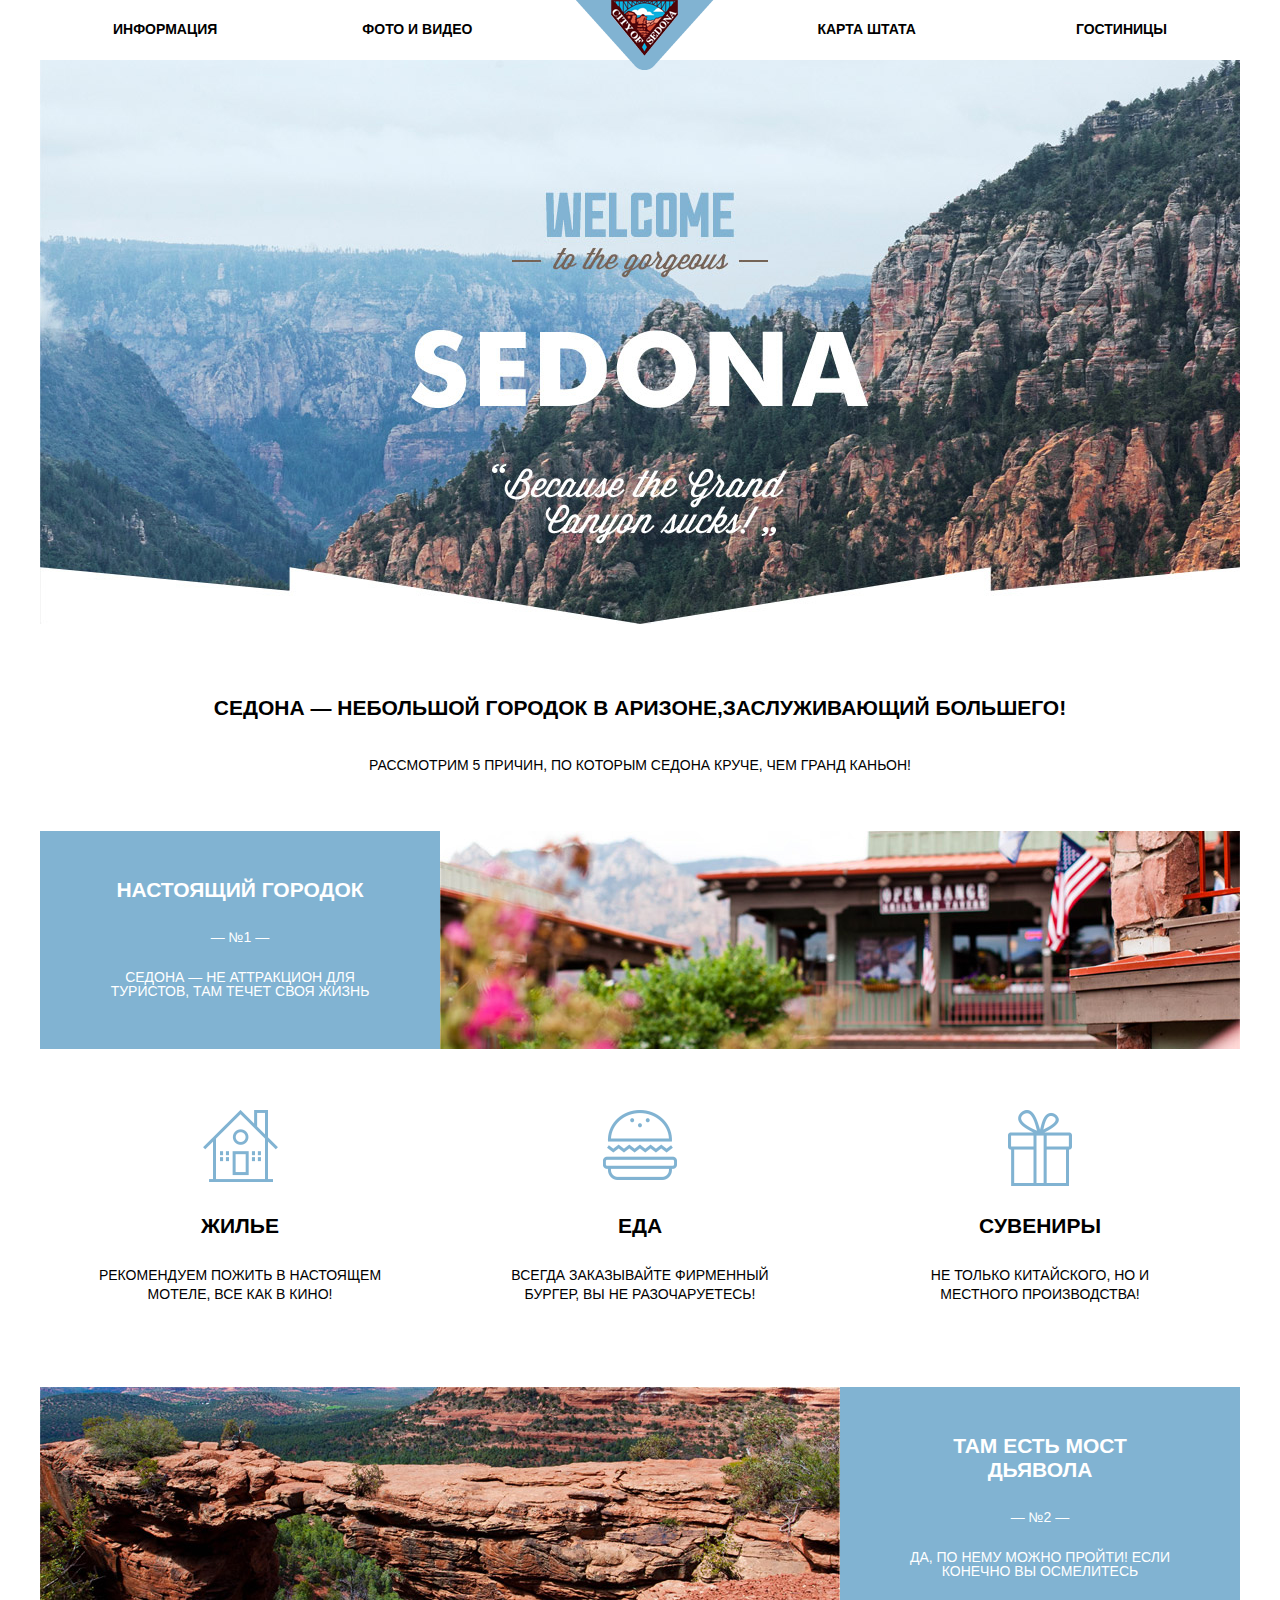
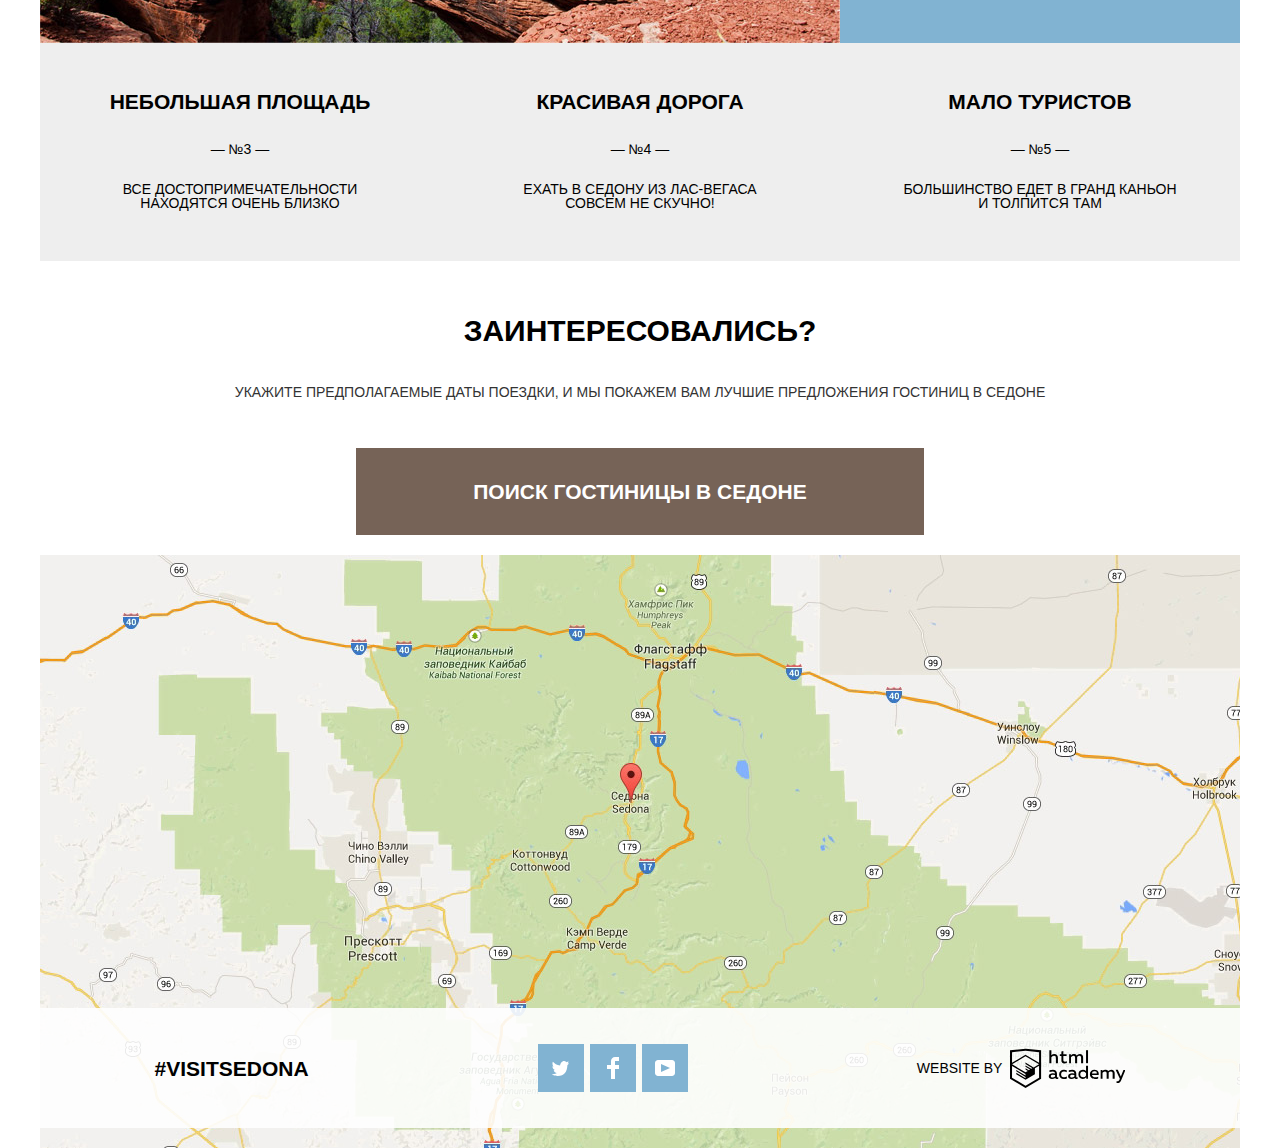
==== index.html @ e89e1544 "готово7" ====
<!DOCTYPE html>
<html lang="ru">

<head>
    <meta charset="utf-8">
    <title>Главная</title>
    <link rel="stylesheet" href="css/normalize.css">
    <link rel="stylesheet" type="text/css" href="css/styles.css" >
 </head>

<body class="index-body">
   <header class="wrapper main-header">
        <nav class="main-nav">
            <ul class="site-nav site-nav--firsthalf">
                <li><a href="#">Информация</a></li>
                <li><a href="#">Фото и видео</a></li>
            </ul>
            <div class="nav-logo">
              <a class="nav-logo__link" href="#"><img class="nav-logo__self" src="img/logo.png" alt="" width="138" height="70"></a>
            </div>
            <ul class="site-nav site-nav--secondhalf">
                <li><a href="#">Карта штата</a></li>
                <li><a href="inner.html">Гостиницы</a></li>
            </ul>
        </nav>
    </header>
    <main class="index-main">
        <h1 class="visually-hidden">Описание города Седона</h1>
        <div class="background-pic__container">
            <img src="img/pic-back.jpg" alt="#" width="1200" height="564">
        </div>
        <section class="sedona-summary">
            <div class="sedona-summary__intro-text">
                <p class="bold-text">
                    СЕДОНА — небольшой городок в АРИЗОНЕ,заслуживающий большего!
                </p>
                <small class="small-text">
                    Рассмотрим 5 причин, по которым Седона круче, чем гранд каньон!
                </small>
            </div>
            <div class="sedona-summary__pic-block">
                <div class="sedona-feature">
                    <h3 class="bold-text">Настоящий городок</h3>
                    <span class="small-text">— №1 —</span>
                    <p class="small-text">
                        СЕДОНА — НЕ АТТРАКЦИОН ДЛЯ ТУРИСТОВ, ТАМ ТЕЧЕТ СВОЯ ЖИЗНЬ
                    </p>
                </div>
                <div class="sedona-pic1"></div>
            </div>
            <ul class="utilities-list">
                <li class="utilities-list__item">
                    <h3 class="bold-text utilities-list__home">Жилье</h3>
                    <p class="small-text">
                        Рекомендуем пожить в настоящем мотеле, все как в кино!
                    </p>
                </li>
                <li class="utilities-list__item">
                    <h3 class="bold-text utilities-list__food">Еда</h3>
                    <p class="small-text">
                        Всегда заказывайте ФИРМЕННЫЙ БУРГЕР, Вы Не разочаруетесь!
                    </p>
                </li>
                <li class="utilities-list__item">
                    <h3 class="bold-text utilities-list__souvenir">Сувениры</h3>
                    <p class="small-text">
                        Не только китайского, но и местного производства!
                    </p>
                </li>
            </ul>
            <div class="sedona-summary__pic-block sedona-summary__pic-block--second">
                <div class="sedona-feature sedona-feature--2">
                    <h3 class="bold-text">
                        ТАМ ЕСТЬ Мост дьявола
                    </h3>
                    <span class="small-text">— №2 —</span>
                    <p class="small-text">
                        Да, по нему можно пройти! Если конечно вы осмелитесь
                    </p>
                </div>
                <div class="sedona-pic2"></div>
            </div>
            <ol class="features-list">
                <li class="sedona-summary__feature sedona-feature sedona-feature--grey">
                    <h3 class="bold-text">НЕБОЛЬШАЯ ПЛОЩАДЬ</h3>
                    <span class="small-text">— №3 —</span>
                    <p class="small-text">ВСЕ достопримечательности находятся очень близко</p>
                </li>
                <li class="sedona-summary__feature sedona-feature sedona-feature--grey">
                    <h3 class="bold-text">КРАСИВАЯ ДОРОГА</h3>
                    <span class="small-text">— №4 —</span>
                    <p class="small-text">ЕХАТЬ В СЕДОНУ ИЗ ЛАС-ВЕГАСА совсем НЕ СКУЧНО!</p>
                </li>
                <li class="sedona-summary__feature sedona-feature sedona-feature--grey">
                    <h3 class="bold-text">МАЛО ТУРИСТОВ</h3>
                    <span class="small-text">— №5 —</span>
                    <p class="small-text">Большинство едет в гранд каньон и толпится там</p>
                </li>
            </ol>
        </section>
        <section class="contacts">
            <div class="contacts__container">
                <p class="contacts__header extra-bold">ЗАИНТЕРЕСОВАЛИСЬ?</p>
                <p class="small-text contacts__text">
                    Укажите предполагаемые даты поездки,
                    и мы покажем вам лучшие предложения гостиниц в седоне
                </p>
                <button class="contacts__modal-open" type="button">Поиск гостиницы в Седоне</button>
            </div>
            <div class="map-item"></div>
        </section>
    </main>
    <footer class="main-footer">
        <span class="bold-text hashtag">#VISITSEDONA</span>
        <ul class="social-links">
            <li>
                <a class="social-links__link" href="#">
                    <span class="visually-hidden">Twitter</span>
                    <svg version="1.1" class="social-links__twitter-icon" xmlns="http://www.w3.org/2000/svg" xmlns:xlink="http://www.w3.org/1999/xlink" x="0px" y="0px" width="17px" height="15px" viewBox="0 0 17 15" enable-background="new 0 0 17 15" xml:space="preserve">
                        <g id="W6EeEF_1_">
                            <g>
                                <path fill="#FFFFFF" d="M10.95,0.144c1.685-0.496,2.984,0.27,3.577,1.179c0.673-0.231,1.331-0.481,2.011-0.708
                                c-0.004,0.861-0.522,1.513-0.857,1.768c0.685,0.17,1.304-0.491,1.304-0.491c-0.169,1-1.006,1.788-1.563,2.024
                                c-0.231,6.75-3.175,11.217-10.077,11.082c-0.522,0,0.075,0-0.446,0c-0.41,0-4.164-0.46-4.898-1.887
                                c2.271,0.196,3.893-0.422,4.693-1.177c-0.96-0.3-2.679-0.477-2.979-2.95C2.064,9.09,2.279,9.212,2.905,9.103
                                C1.705,8.247,0.374,7.53,0.448,5.33c0.285,0.328,1.067,0.536,1.34,0.472c-0.703-0.241-1.97-3.36-0.894-4.952
                                c1.818,1.854,3.735,3.606,7.152,3.773C8.254,2.33,9.183,0.793,10.95,0.144z" />
                            </g>
                        </g>
                    </svg>
                </a>
            </li>
            <li>
                <a class="social-links__link" href="#">
                    <span class="visually-hidden">Facebook</span>
                    <svg version="1.1" class="social-links__facebook-icon" xmlns="http://www.w3.org/2000/svg" xmlns:xlink="http://www.w3.org/1999/xlink" x="0px" y="0px" width="12px" height="22px" viewBox="0 0 12 22" enable-background="new 0 0 12 22" xml:space="preserve"><path fill="#FFFFFF" d="M12,4V0H8C5.791,0,4,1.791,4,4v4H0v4h4v10h4V12h4V8H8V4H12z"/>
                    </svg>
                </a>
            </li>
            <li>
                <a class="social-links__link" href="#">
                    <span class="visually-hidden">Youtube</span>
                    <svg version="1.1" class="social-links__youtube-icon" xmlns="http://www.w3.org/2000/svg" xmlns:xlink="http://www.w3.org/1999/xlink" x="0px" y="0px" width="20px" height="16px" viewBox="0 0 20 16" enable-background="new 0 0 20 16" xml:space="preserve">
                    <path fill="#FFFFFF" d="M17,0H3C1.35,0,0,1.35,0,3v10c0,1.65,1.35,3,3,3h14c1.65,0,3-1.35,3-3V3C20,1.35,18.65,0,17,0z
                         M6.027,11.998V4.002L15.014,8L6.027,11.998z"/>
                    </svg>
                </a>
            </li>
        </ul>
        <div class="academy-logo">
            <a class="academy-logo__link" href="www.htmlacademy.ru">
                <span class="academy-logo__text">WEBSITE BY</span>
                <svg class="academy-logo__self" data-name="Layer 1" xmlns="http://www.w3.org/2000/svg" viewBox="0 0 113 39"><title>logo_name</title><path d="M401.93,351.51a2.07,2.07,0,0,0,.58-0.11v1.4a3.41,3.41,0,0,1-1.24.22,1.75,1.75,0,0,1-1.75-1,5.08,5.08,0,0,1-3.3,1.13c-1.59,0-3.06-.87-3.06-2.68,0-2.24,2.08-2.93,3.9-2.93a11.63,11.63,0,0,1,2.28.26v-0.31c0-1.09-.8-1.86-2.3-1.86a7.79,7.79,0,0,0-3.15.67v-1.79a10.72,10.72,0,0,1,3.35-.58c2.48,0,4,1.18,4,3.83v3.14A0.57,0.57,0,0,0,401.93,351.51Zm-6.76-1.19a1.42,1.42,0,0,0,1.64,1.29,3.56,3.56,0,0,0,2.53-1V349.1a10.21,10.21,0,0,0-1.9-.22C396.34,348.89,395.17,349.23,395.17,350.33Z" transform="translate(-355.09 -323.29)" fill="#fff"/><path d="M408.15,343.91a5.29,5.29,0,0,1,2.7.67v1.79a4.28,4.28,0,0,0-2.42-.73,2.89,2.89,0,1,0,0,5.76,5.26,5.26,0,0,0,2.55-.67v1.8a6.58,6.58,0,0,1-2.9.6,4.42,4.42,0,0,1-4.72-4.54A4.54,4.54,0,0,1,408.15,343.91Z" transform="translate(-355.09 -323.29)" fill="#fff"/><path d="M420.93,351.51a2.07,2.07,0,0,0,.58-0.11v1.4a3.41,3.41,0,0,1-1.24.22,1.75,1.75,0,0,1-1.75-1,5.08,5.08,0,0,1-3.3,1.13c-1.59,0-3.06-.87-3.06-2.68,0-2.24,2.08-2.93,3.9-2.93a11.63,11.63,0,0,1,2.28.26v-0.31c0-1.09-.8-1.86-2.3-1.86a7.79,7.79,0,0,0-3.15.67v-1.79a10.72,10.72,0,0,1,3.35-.58c2.48,0,4,1.18,4,3.83v3.14A0.57,0.57,0,0,0,420.93,351.51Zm-6.76-1.19a1.42,1.42,0,0,0,1.64,1.29,3.56,3.56,0,0,0,2.53-1V349.1a10.21,10.21,0,0,0-1.9-.22C415.33,348.89,414.17,349.23,414.17,350.33Z" transform="translate(-355.09 -323.29)" fill="#fff"/><path d="M431.76,340.14V352.9H430v-1.39a4.07,4.07,0,0,1-3.35,1.62,4.62,4.62,0,0,1,0-9.22,4,4,0,0,1,3.15,1.37v-5.14h2ZM427,345.62a2.9,2.9,0,0,0,0,5.8,3,3,0,0,0,2.79-1.84v-2.13A3.06,3.06,0,0,0,427,345.62Z" transform="translate(-355.09 -323.29)" fill="#fff"/><path d="M438.08,343.91c3.48,0,4.68,2.81,4.12,5.34h-6.58c0.22,1.57,1.75,2.22,3.35,2.22a6.41,6.41,0,0,0,2.77-.62v1.68a7.5,7.5,0,0,1-3.14.6c-2.68,0-5-1.53-5-4.61A4.39,4.39,0,0,1,438.08,343.91Zm0.09,1.62a2.39,2.39,0,0,0-2.57,2.26h4.85A2.06,2.06,0,0,0,438.17,345.53Z" transform="translate(-355.09 -323.29)" fill="#fff"/><path d="M444.19,352.9v-8.75h1.73v1.09a4,4,0,0,1,2.92-1.33,3,3,0,0,1,2.73,1.4,4.33,4.33,0,0,1,3.06-1.4,3.21,3.21,0,0,1,3.32,3.52v5.47h-2v-5.41a1.67,1.67,0,0,0-1.73-1.84,2.94,2.94,0,0,0-2.17,1.18c0,0.2,0,.4,0,0.6v5.47h-2v-5.41a1.67,1.67,0,0,0-1.73-1.84,3.11,3.11,0,0,0-2.32,1.35v5.91h-2Z" transform="translate(-355.09 -323.29)" fill="#fff"/><path d="M466.56,344.15h2l-4.1,9.93c-0.95,2.28-2.19,3-3.52,3a5,5,0,0,1-1.15-.15v-1.66a3,3,0,0,0,.89.13c0.95,0,1.66-.67,2.17-2l0.18-.44-4.16-8.82H461l3,6.6Z" transform="translate(-355.09 -323.29)" fill="#fff"/><path d="M395.75,324.82v5a4,4,0,0,1,2.83-1.2,3.41,3.41,0,0,1,3.61,3.57v5.41h-2v-5.16a1.9,1.9,0,0,0-2-2.1,3.08,3.08,0,0,0-2.44,1.46v5.8h-2V324.82h2Z" transform="translate(-355.09 -323.29)" fill="#fff"/><path d="M407.52,325.71v3.12h3.17v1.71h-3.17v4c0,1.15.53,1.53,1.66,1.53a4.71,4.71,0,0,0,1.77-.35v1.68a7.14,7.14,0,0,1-2.35.38,2.68,2.68,0,0,1-3-2.88v-4.38H404v-1.71h1.57v-2.64Z" transform="translate(-355.09 -323.29)" fill="#fff"/><path d="M413.19,337.58v-8.75h1.73v1.09a4,4,0,0,1,2.92-1.33,3,3,0,0,1,2.73,1.4,4.33,4.33,0,0,1,3.06-1.4,3.21,3.21,0,0,1,3.32,3.52v5.47h-2v-5.41a1.67,1.67,0,0,0-1.73-1.84,2.94,2.94,0,0,0-2.17,1.18c0,0.2,0,.4,0,0.6v5.47h-2v-5.41a1.67,1.67,0,0,0-1.73-1.84,3.11,3.11,0,0,0-2.32,1.35v5.91h-2Z" transform="translate(-355.09 -323.29)" fill="#fff"/><rect x="74.72" y="1.52" width="1.95" height="12.76" fill="#fff"/><path d="M370.53,323.31l-0.16,0-15.28,1.6v28L370.37,362l15.28-9.09v-28Zm13.12,28.45-13.28,7.9-13.28-7.9V340.28l13.22,7.87,0,1.43-9.07-5.4v1.38l9.11,5.47,0,1.46-9.1-5.42v1.38l9.11,5.47h0l9.19-5.5v-1.39h0v-4.52l4.1-2.45v11.67Zm0-13.16L380,340.74h0l-1.68,1-8-4.76v1.38l6.84,4.07-0.06,0-0.15.09-1,.57-5.64-3.36v1.38l4.45,2.65-1.05.7,0,0-3.36-2v1.38l2.21,1.3-2.25,1.35-13.16-7.82,13.17-7.92h0Zm0-1.39-13.35-7.87h0l-13.2,7.86v-10.5l13.28-1.39,13.28,1.39v10.51Z" transform="translate(-355.09 -323.29)" fill="#fff"/>
                </svg>
            </a>
        </div>
    </footer>
   <section class="modal modal-map">
        <h3 class="visually-hidden modal__header">ПОИСК ГОСТИНИЦЫ В седоне</h3>
        <div class="modal__form-container">
            <form class="modal__form" action="#" method="get">
                <div class="modal__input-label-container">
                    <label for="arrival-date" class="modal__label">Дата заезда:</label>
                    <input type="text" class="modal__input" id="arrival-date" name="arrival-date" autocomplete="off">
                    <svg version="1.1" class="modal__calendar-icon" x="0px" y="0px" width="21px" height="22px" viewBox="0 0 21 22" enable-background="new 0 0 21 22" xml:space="preserve">
                        <g id="calendar_1_">
                            <path d="M19.251,2.025h-2.845V0.648c0-0.381-0.294-0.689-0.656-0.689c-0.363,0-0.656,0.308-0.656,0.689v1.377h-3.938V0.648
                                c0-0.381-0.294-0.689-0.655-0.689c-0.363,0-0.657,0.308-0.657,0.689v1.377H5.906V0.648c0-0.381-0.294-0.689-0.656-0.689
                                c-0.363,0-0.657,0.308-0.657,0.689v1.377H1.75C0.784,2.025,0,2.847,0,3.862v16.302C0,21.179,0.784,22,1.75,22h17.501
                                C20.217,22,21,21.179,21,20.164V3.862C21,2.847,20.217,2.025,19.251,2.025z M19.688,20.164c0,0.253-0.195,0.459-0.437,0.459H1.75
                                c-0.241,0-0.438-0.206-0.438-0.459V3.862c0-0.253,0.196-0.459,0.438-0.459h2.844v1.378c0,0.381,0.294,0.689,0.657,0.689
                                c0.362,0,0.656-0.308,0.656-0.689V3.403h3.938v1.378c0,0.381,0.294,0.689,0.657,0.689c0.361,0,0.655-0.308,0.655-0.689V3.403h3.938
                                v1.378c0,0.381,0.293,0.689,0.656,0.689c0.362,0,0.656-0.308,0.656-0.689V3.403h2.845c0.241,0,0.437,0.206,0.437,0.459V20.164z"/>
                            <rect x="4.594" y="8.225" width="2.625" height="2.066"/>
                            <rect x="4.594" y="11.668" width="2.625" height="2.067"/>
                            <rect x="4.594" y="15.112" width="2.625" height="2.066"/>
                            <rect x="9.188" y="15.112" width="2.625" height="2.066"/>
                            <rect x="9.188" y="11.668" width="2.625" height="2.067"/>
                            <rect x="9.188" y="8.225" width="2.625" height="2.066"/>
                            <rect x="13.781" y="15.112" width="2.625" height="2.066"/>
                            <rect x="13.781" y="11.668" width="2.625" height="2.067"/>
                            <rect x="13.781" y="8.225" width="2.625" height="2.066"/>
                        </g>
                    </svg>
                </div>
                <div class="modal__input-label-container">
                    <label for="departure-date" class="modal__label">Дата выезда:</label>
                    <input type="text" class="modal__input" id="departure-date" name="departure-date" autocomplete="off">
                    <svg version="1.1" class="modal__calendar-icon" x="0px" y="0px" width="21px" height="22px" viewBox="0 0 21 22" enable-background="new 0 0 21 22" xml:space="preserve">
                        <g id="calendar">
                            <path d="M19.251,2.025h-2.845V0.648c0-0.381-0.294-0.689-0.656-0.689c-0.363,0-0.656,0.308-0.656,0.689v1.377h-3.938V0.648
                                c0-0.381-0.294-0.689-0.655-0.689c-0.363,0-0.657,0.308-0.657,0.689v1.377H5.906V0.648c0-0.381-0.294-0.689-0.656-0.689
                                c-0.363,0-0.657,0.308-0.657,0.689v1.377H1.75C0.784,2.025,0,2.847,0,3.862v16.302C0,21.179,0.784,22,1.75,22h17.501
                                C20.217,22,21,21.179,21,20.164V3.862C21,2.847,20.217,2.025,19.251,2.025z M19.688,20.164c0,0.253-0.195,0.459-0.437,0.459H1.75
                                c-0.241,0-0.438-0.206-0.438-0.459V3.862c0-0.253,0.196-0.459,0.438-0.459h2.844v1.378c0,0.381,0.294,0.689,0.657,0.689
                                c0.362,0,0.656-0.308,0.656-0.689V3.403h3.938v1.378c0,0.381,0.294,0.689,0.657,0.689c0.361,0,0.655-0.308,0.655-0.689V3.403h3.938
                                v1.378c0,0.381,0.293,0.689,0.656,0.689c0.362,0,0.656-0.308,0.656-0.689V3.403h2.845c0.241,0,0.437,0.206,0.437,0.459V20.164z"/>
                            <rect x="4.594" y="8.225" width="2.625" height="2.066"/>
                            <rect x="4.594" y="11.668" width="2.625" height="2.067"/>
                            <rect x="4.594" y="15.112" width="2.625" height="2.066"/>
                            <rect x="9.188" y="15.112" width="2.625" height="2.066"/>
                            <rect x="9.188" y="11.668" width="2.625" height="2.067"/>
                            <rect x="9.188" y="8.225" width="2.625" height="2.066"/>
                            <rect x="13.781" y="15.112" width="2.625" height="2.066"/>
                            <rect x="13.781" y="11.668" width="2.625" height="2.067"/>
                            <rect x="13.781" y="8.225" width="2.625" height="2.066"/>
                        </g>
                    </svg>
                </div>
                <div class="modal__input-label-container">
                    <div class="modal__count-container">
                        <span class="modal__label modal__label--adults">Взрослые:</span>
                        <div class="modal__count-input-container">
                            <button type="button" class="modal__count-btn modal__count-btn--decrease decrement-adults"></button>
                            <input type="text" class="modal__count-adults" value="2"></input>
                            <button type="button" class="modal__count-btn modal__count-btn--increase increment-adults"></button>
                        </div>
                    </div class="modal__count-container">
                    <div class="modal__count-container">
                        <span class="modal__label modal__label--children">Дети:</span>
                        <div class="modal__count-input-container">
                            <button type="button" class="modal__count-btn modal__count-btn--decrease decrement-children"></button>
                            <input type="text" class="modal__count-children" value="0" readonly></input>
                            <button type="button" class="modal__count-btn modal__count-btn--increase increment-children"></button>
                        </div>
                    </div>
                </div>
                <button type="submit" class="bold-text modal__submit-btn">Найти</button>
            </form>
        </div>
    </section>

    <script type="text/javascript">
        var link = document.querySelector(".contacts__modal-open");

        var popup = document.querySelector(".modal-map");
        var close = popup.querySelector(".modal-close");

        var form = popup.querySelector("form");
        var arrival = popup.querySelector("[name=arrival-date]");

        link.addEventListener("click", function(evt) 
        {
            evt.preventDefault();
            popup.classList.toggle("modal-show");
            
        });
    </script>
    <script>
      var childrenCount = document.querySelector(".modal__count-children");
      var adultsCount = document.querySelector(".modal__count-adults");

      var childrenMinus = document.querySelector(".decrement-children");
      var childrenPlus = document.querySelector(".increment-children");

      var adultsMinus = document.querySelector(".decrement-adults");
      var adultsPlus = document.querySelector(".increment-adults");

      adultsPlus.addEventListener("click", function(evt)
      {
        evt.preventDefault();
        adultsCount.value = +adultsCount.value + 1;
      });

      adultsMinus.addEventListener("click", function(evt)
      {
        evt.preventDefault();
        if (adultsCount.value > 0) {
          adultsCount.value = +adultsCount.value - 1;
          }
      });

      childrenPlus.addEventListener("click", function(evt)
      {
        evt.preventDefault();
        childrenCount.value = +childrenCount.value + 1;
      });

      childrenMinus.addEventListener("click", function(evt)
      {
        evt.preventDefault();
        if (childrenCount.value > 0) {
          childrenCount.value = +childrenCount.value - 1;
          }
      });


    </script>
</body>

</html>
---- css/styles.css ----
:root {
    box-sizing: border-box;
}

*,

*::after {
    box-sizing: inherit;
}

@font-face {
    font-family: "PT Sans", sans-serif;
    src: url("../fonts/ptsans.woff2") format("woff2"),
        url("../fonts/ptsans.woff") format("woff");
    font-style: normal;
    font-weight: 400;
}

@font-face {
    font-family: "PT Sans", sans-serif;
    src: url("../fonts/ptsansbold.woff2") format("woff2"),
        url("../fonts/ptsansbold.woff") format("woff");
    font-style: normal;
    font-weight: 700;
}

body {
    width: 1200px;

    padding: 0;
    margin: 0 auto;

    font-family: "PT Sans", "Arial", sans-serif;
    font-size: 14px;
    font-weight: 400;
}

.visually-hidden {
    position: absolute;
    clip: rect(0 0 0 0);
    width: 1px;
    height: 1px;
    margin: -1px;
}

.extra-bold {
    line-height: 30px;
    font-size: 30px;
    font-weight: 700;
}

.bold-text {
    line-height: 21px;
    font-size: 21px;
    font-weight: 700;
    text-transform: uppercase;
}

.small-text {
    line-height: 14px;
    font-size: 14px;
    font-weight: 400;
}

.wrapper {
    padding-right: 73px;
    padding-left: 73px;
}

/*классы хэдера*/

.main-header {
    display: flex;
    flex-direction: column;

    padding-top: 22px;
    padding-bottom: 24px;

    text-transform: uppercase;
}

.main-nav {
    display: flex;
    flex-direction: row;
    justify-content: space-between;
    line-height: 14px;
}

.site-nav {
    display: flex;
    flex-direction: row;
    flex-grow: 0;

    margin: 0;
    padding: 0;

    list-style: none;

    font-size: 14px;
    line-height: 14px;
    font-weight: 700;
}

.site-nav a:not(.active-page):hover,
.site-nav a:not(.active-page):focus {
    color: #81b3d2;
}

.site-nav a:not(.active-page):active {
    color: rgba(0, 0, 0, 0.3);
}

.site-nav a {
    text-decoration: none;
    color: #000000;
}

.site-nav .active-page {
    color: #766357;
}

.site-nav--firsthalf li:first-of-type {
    padding-right: 145px;
}

.site-nav--secondhalf li:last-of-type {
    padding-left: 160px;
}

.nav-logo {
  position: relative;
}

/*.nav-logo::before {
    content: "";
    position: absolute;
    top: -22px;
    left: -69px;

    width: 138px;
    height: 70px;

    background-image: url("../img/logo.png");
    background-repeat: no-repeat;
}*/

.nav-logo__self {
    position: absolute;
    top: -22px;
    left: -69px;

    width: 138px;
    height: 70px;
}


/*классы страницы index*/

.index-body {
    position: relative;
}

.index-main {
    text-transform: uppercase;
    font-weight: 400;
}

.background-pic__container {
    padding-bottom: 65px;
}

.background-pic {
    width: 100%;
    height: 100%;
}

.sedona-summary__intro-text {
    margin: 0;
    padding: 0;
}

.sedona-summary__intro-text .bold-text {
    line-height: 31px;
}

.sedona-summary__intro-text p {
    margin: 0;
    margin-bottom: 35px;
    text-align: center;
}

.sedona-summary__intro-text small {
    display: block;

    margin-bottom: 59px;
    text-align: center;
}

.sedona-summary__pic-block {
    display: flex;
    flex-direction: row;
    flex-wrap: wrap;

    margin-bottom: 62px;
}

.sedona-summary__pic-block--second {
    margin: 0;
}

.sedona-feature {
    max-width: 400px;

    padding: 47px 60px 51px;

    text-align: center;

    color: #ffffff;
    background-color: #81b3d2;
}

.sedona-feature--2 {
    order: 2;
    padding-bottom: 65px;
}

.sedona-feature--grey {
    color: #000000;
    background-color: #eeeeee;
}

.sedona-feature h3 {
    margin: 0;
    margin-bottom: 27px;

    line-height: 24px
}

.sedona-feature p {
    margin: 0;
    margin-top: 25px;
}


.sedona-pic1 {
    width: 800px;

    background-image: url("../img/pic1.jpg");
    background-repeat: no-repeat;
}

.sedona-pic2 {
    order: 1;

    width: 800px;

    background-image: url("../img/pic2.jpg");
    background-repeat: no-repeat;
}

.utilities-list {
    display: flex;

    margin: 0;
    padding: 0;
    padding-bottom: 83px;

    list-style: none;
}

.utilities-list__item {
    max-width: 400px;

    padding-top: 104px;
    padding-right: 50px;
    padding-left: 50px;

    text-align: center;
}

.utilities-list__item h3 {
    position: relative;

    margin: 0;
    margin-bottom: 30px;
}

.utilities-list__item p {
    margin: 0;

    line-height: 19px;
}

.utilities-list__home::before {
    content: "";
    position: absolute;
    top: -105px;
    left: 113px;

    width: 75px;
    height: 72px;

    background-image: url("../img/icon-1.png");
    background-repeat: no-repeat;
}

.utilities-list__food::before {
    content: "";
    position: absolute;
    top: -105px;
    left: 113px;

    width: 74px;
    height: 70px;

    background-image: url("../img/icon-2.png");
    background-repeat: no-repeat;
}

.utilities-list__souvenir::before {
    content: "";
    position: absolute;
    top: -105px;
    left: 118px;

    width: 64px;
    height: 76px;

    background-image: url("../img/icon-3.png");
    background-repeat: no-repeat;
}

.features-list {
    margin: 0;
    padding: 0;
    display: flex;
    list-style: none;
}

.contacts {
    position: relative;

    display: flex;
    flex-direction: column;

    padding-top: 55px;
    margin-bottom: 473px;
}

.contacts__container {
    text-align: center;
}

.contacts__header {
    margin: 0;
    margin-bottom: 36px;
}

.contacts__text {
    margin: 0;
    margin-bottom: 45px;

    line-height: 21px;
    color: #333333;
}

.contacts__modal-open {
    padding: 33px 117.5px;

    font-size: 21px;
    line-height: 21px;
    font-weight: 700;

    color: #ffffff;

    text-align: center;
    text-transform: uppercase;

    background-color: #766357;
    border: none;

}

.contacts__modal-open:hover,
.contacts__modal-open:focus {
    background: #604e43;
}

.contacts__modal-open:active {
    color: rgba(255, 255, 255, 0.3);
    background: #503e33;
}

.map-item {
    content: "";
    position: absolute;

    top: 294px;

    width: 1200px;
    height: 593px;

    z-index: -10;

    background-image: url("../img/map.jpg");
    background-repeat: no-repeat;
}

/* начало классов страницы hotels*/

.hotels-main {
    text-transform: uppercase;
}

.filters {
    display: flex;
    flex-direction: row;

    margin-bottom: 30px;

    padding-top: 30px;
    padding-bottom: 30px;

    height: 217px;

    color: #ffffff;
    background-image: url("../img/filter-background.jpg");
    background-repeat: no-repeat;
    background-color: lightblue;
}

.filters form {
    display: flex;
    justify-content: space-between;
    flex-grow: 1;
}

.filters fieldset {
    display: flex;
    border: none;
}

.filters legend {
    margin-bottom: 27px;

    font-size: 16px;
    font-weight: 700;
}

.filters__utilities label,
.filters__apartments label {
    position: relative;

    margin-bottom: 23px;

    padding-top: 5px;
    padding-bottom: 5px;
    padding-left: 40px;

    font-size: 14px;
    line-height: 14px;

    cursor: pointer;
}

.filters label:last-of-type {
    margin: 0;
}

.filters input[type="checkbox"]:not(:disabled):not(:checked)+label::before {
    content: "";
    position: absolute;

    left: 0;
    top: 0;

    width: 23px;
    height: 23px;

    background-image: url("../img/checkbox-off.svg");
    background-repeat: no-repeat;
}

.filters input[type="checkbox"]:not(:disabled):checked+label::before {
    content: "";
    position: absolute;

    left: 0;
    top: 0;

    width: 27px;
    height: 23px;

    background-image: url("../img/checkbox-on.svg");
    background-repeat: no-repeat;
}

.filters input[type="checkbox"]:disabled:checked+label::before {
    content: "";
    position: absolute;

    left: 0;
    top: 0;

    width: 27px;
    height: 23px;

    background-image: url("../img/checkbox-on-disabled.svg");
    background-repeat: no-repeat;
}

.filters input[type="checkbox"]:disabled:not(checked)+label::before {
    content: "";
    position: absolute;

    left: 0;
    top: 0;

    width: 27px;
    height: 23px;

    background-image: url("../img/checkbox-off-disabled.svg");
    background-repeat: no-repeat;
}



.filters .filters__container {
    display: flex;
}

.filters__slider {
    margin: 0;
    padding: 0;
}

.filters__utilities {
    display: flex;
    flex-direction: column;

    margin: 0;
    padding: 0;
}

.filters__apartments {
    display: flex;
    flex-direction: column;

    margin-left: 112px;
    padding: 0;
}

.filters__slider {
    display: flex;
    flex-direction: column;
}

.filters__submit-btn {
    display: flex;

    margin: 0 auto;
    padding: 6px 35px;

    border: 2px solid #ffffff;
    border-radius: 2px;
    background-color: transparent;

    color: #fff;
    font: inherit;
    text-transform: uppercase;

    cursor: pointer;
}

.filters__submit-btn:hover {
    color: #000;
    background: #fff;
}

.slider {
    width: 318px;
}

.slider legend {
    margin-bottom: 15px;
}

.slider__price-controls {
    position: relative;

    display: flex;
    flex-direction: row;
    align-items: center;

    height: 36px;

    margin-bottom: 20px;

    border: 2px solid #ffffff;
    border-radius: 2px;
}

.slider__price-controls::before {
    content: "";
    position: absolute;

    top: 5px;
    left: 156px;

    width: 2px;
    height: 22px;

    background-color: #ffffff;
}

.slider input {
    background: none;
    border: none;

    color: inherit;
    font: inherit;
}

.slider input:focus {
    outline: none;
}

.slider input::placeholder {
    color: #ffffff;
}

.slider__min-price,
.slider__max-price {
    text-align: center;
    cursor: pointer;
}

.slider__min-price {
    margin: 0;
    padding-top: 8px;
    padding-bottom: 8px;
    padding-left: 65px;
}

.slider__min-price input {
    width: 69px;
}

.slider__max-price {
    margin: 0;

    padding-top: 8px;
    padding-bottom: 8px;
    padding-left: 53px;
}

.slider__max-price input {
    width: 78px;
}

.slider__range-controls {
    position: relative;

    display: flex;

    margin: 0;
    padding: 0;

}

.slider__scale {
    margin-bottom: 32px;

    width: 100%;
    height: 2px;

    background-color: rgba(255, 255, 255, 0.3);
}

.slider__bar {
    width: 80%;
    height: 2px;

    background-color: #ffffff;
}

.slider__toggle {
    position: absolute;
    top: -7px;

    width: 8px;
    height: 8px;

    border: 8px solid #ffffff;
    border-radius: 50%;
    box-shadow: 0 2px 1px 0 rgba(0, 1, 1, 0.2);
    cursor: pointer;
}

.slider__toggle::before {
    content: "";
    position: absolute;

    left: -2px;
    top: -2px;

    width: 4px;
    height: 4px;

    border-radius: 50%;
    background-color: #ababab;


}

.slider__toggle:hover.slider__toggle::before {
    background: #1c4f80;
}

.slider__toggle--min {
    left: 0;
}

.slider__toggle--max {
    left: 80%;
}

.sorting {
    position: relative;

    display: flex;
    flex-direction: row;
    align-items: center;

    padding-bottom: 36px;

    border-bottom: 1px solid #e5e5e5;
}

.sorting h3 {
    margin: 0;
    margin-right: 38px;

    font-size: 12px;
    line-height: 12px;
    font-weight: normal;
}

.sorting__result {
    margin-right: 50px;

    font-size: 21px;
    font-weight: 700;
}

.sorting__options {
    display: flex;
    flex-direction: row;
    align-items: center;

    margin: 0;
    padding: 0;

    list-style: none;
}

.sorting__option {
    font-size: 12px;
    line-height: 12px;

    color: rgba(0, 0, 0, 0.3);
    text-decoration: none;
    border-bottom: 1px dotted #81b3d2;
}

.sorting__option:hover,
.sorting__option:focus {
    color: #81b3d2;
}

.sorting__option:active {
    color: #000000;
}

.sorting__option:not(:first-child) {
    margin-left: 32px;
}

.sorting__option--active {
    color: #81b3d2;
    border: none;
}

.sorting__arrows {
    display: flex;
    flex-direction: row;
    align-items: center;

    margin-left: auto;

}

.sorting__arrow {
    cursor: pointer;
}

.sorting__arrow:first-child {
    margin-right: 11px;
}

.sorting__arrow:not(.sorting__arrow--active):hover polyline {
    fill: #000;
}

.sorting__arrow:not(.sorting__arrow--active):active polyline {
    fill: #81b3d2;
}

.sorting__arrow--active polyline {
    fill: #83b4d3;
}
.hotels {
    display: flex;
    flex-direction: column;
}

.hotels-list {
    margin: 0;
    padding: 0;

    list-style: none;
}

.hotels-list__item {
    padding-top: 30px;
    padding-bottom: 30px;
}

.hotel {
    display: flex;
    flex-direction: row;
    justify-content: space-between;

    border-bottom: 1px solid #e5e5e5;
}

.hotel__description {
    display: flex;
}

.hotel__img-container {
    display: flex;

    margin-right: 30px;
}

.hotel__desc-container {
    display: flex;
    flex-direction: column;
}

.hotel__desc-container div {
    display: flex;
    flex-direction: row;
    flex-wrap: wrap;
}

.hotel__name {
    margin: 0;
    margin-bottom: 18px;

    line-height: 15px;
}

.hotel__name:hover,
.hotel__name:focus {
    color: #81b3d2;
}

.hotel__name:active {
    color: rgba(0, 0, 0, 0.3);
}

.hotel__type-container {
    margin-bottom: 17px;

    display: flex;
    flex-direction: row;
    justify-content: space-between;

    line-height: 12px;
}

.hotel__price {
    margin-right: 91.7px;
}

.hotel-btn-about {
    display: flex;

    margin-right: 7px;
    padding: 7.07px 17px;

    color: #ffffff;

    font-size: 14px;
    line-height: 14px;
    font-weight: 700;

    text-align: center;
    text-transform: uppercase;
    text-decoration: none;
    background-color: #81b3d2;
}

.hotel-btn-about:hover,
.hotel-btn-about:focus {
    background: #669ec0;
}

.hotel-btn-about:active {
    background: #5496bd;
    color: rgba(255, 255, 255, 0.3);
}

.hotel-btn-book {
    display: flex;

    padding: 7.07px 17px;

    color: #ffffff;

    font-size: 14px;
    line-height: 14px;
    font-weight: 700;

    text-align: center;
    text-transform: uppercase;
    text-decoration: none;
    background-color: #766357;
}

.hotel-btn-book:hover,
.hotel-btn-book:focus {
    background: #604e43;
}

.hotel-btn-book:active {
    background: #503e33;
    color: rgba(255, 255, 255, 0.3);
}

.hotel__rating-container {
    display: flex;
    flex-direction: column;
    align-content: flex-start;
}

.hotel__stars-list {
    display: flex;
    justify-content: flex-end;

    margin: 0;
    padding: 0;
    margin-bottom: 44.27px;

    list-style: none;
}

.hotel__star {
    position: relative;

    margin: 0;
    margin-right: 6px;
    padding: 9px 9px;
}

.hotel__star:last-of-type {
    margin-right: 0;
}

.hotel__star::before {
    content: "";
    position: absolute;

    left: 0;
    top: 0;

    width: 18px;
    height: 17px;

    background-image: url("../img/star.png");
    background-repeat: no-repeat;
}

.hotel__rating-score {
    padding-top: 8px;
    padding-bottom: 8px;
    padding-right: 15px;
    padding-left: 15px;

    display: flex;

    line-height: 12px;

    color: #666666;
    background-color: #f2f2f2;
}

/* начало классов футера */

.main-footer {
    position: relative;
    display: flex;

    justify-content: space-around;
    align-items: center;
    align-content: center;

    padding-top: 36px;
    padding-bottom: 36px;

    z-index: 50;

    background-color: rgba(254, 254, 254, 0.9);
}

.social-links {
    display: flex;

    margin: 0;
    padding: 0;

    list-style: none;
}

.social-links li {
    margin-right: 6px;
}

.social-links li:last-child {
    margin: 0;
}

.social-links__link {
    display: flex;
    justify-content: center;
    align-items: center;

    width: 46px;
    height: 48px;

    text-decoration: none;
    background-color: #81b3d2;
}

.social-links:last-child {
    margin: 0;
}

.social-links__link:hover {
    background: #669ec0;
}

.social-links__link:active {
    background: #5496bd;
}

.social-links__link:active .social-links__twitter-icon,
.social-links__link:active .social-links__facebook-icon,
.social-links__link:active .social-links__youtube-icon {
    opacity: 0.3;
}

.academy-logo {
    display: flex;
}

.academy-logo:hover .academy-logo__self path,
.academy-logo:hover .academy-logo__self rect {
    fill: #81b3d2;
}

.academy-logo:active .academy-logo__self path,
.academy-logo:active .academy-logo__self rect {
    fill: #bdbbbc;
}

.academy-logo__link {
    display: flex;
    flex-direction: row;
    align-items: center;

    text-decoration: none;

    color: #000;
}

.academy-logo__text {
    margin-right: 8px;
}

.academy-logo__self {
    width: 115px;
    height: 41px;
}

.academy-logo__self path,
.academy-logo__self rect {
    fill: #000;
}



/*модалка*/

.modal {
    position: absolute;
    bottom: 194px;
    left: 315.7px;

    display: none;
    flex-direction: column;

    min-width: 568.5px;

    padding: 55px;

    font-size: 14px;
    line-height: 14px;
    font-weight: 700;

    color: #000;

    background: #fff;
    text-transform: uppercase;
}

.modal-show {
    display: flex;
}

.modal__form {
    display: flex;
    flex-direction: column;

    bottom: 0;

    padding: 0;
    margin: 0;
}


.modal__input-label-container {
    position: relative;

    display: flex;
    flex-direction: row;
    justify-content: space-between;
    align-items: center;

    margin-bottom: 29px;
}

.modal__input-label-container:last-of-type {
    margin-bottom: 54px;
}

.modal__label {
    font-size: 14px;
    line-height: 14px;
    font-weight: 700;

    color: #000;
}

.modal__label--adults {
    margin-right: 26px;
}

.modal__label--children {
    margin-right: 27px;
}

#arrival-date,
#departure-date {
    text-transform: uppercase;
}

.modal__input {
    width: 346px;
    height: 38px;

    padding-left: 13px;

    font-size: 14px;
    line-height: 14px;
    font-weight: 700;

    color: #000;
    background: #f2f2f2;
    border: none;
}

.modal__input:hover {
    background: #ebebeb;
    outline: none;
}

.modal__input:focus {
    background: #fff;
    border: 2px solid #e5e5e5;
    outline: none;
}

.modal__calendar-icon {
    position: absolute;

    top: 7px;
    right: 9px;

    fill: #a9a9a9;
}

.modal__input:hover + .modal__calendar-icon {
    fill: #000;
}

.modal__input:active + .modal__calendar-icon {
    fill: #81b3d2;
}

.modal__count-container {
    display: flex;
    flex-direction: row;
    justify-content: space-between;
    align-items: center;
}

.modal__count-input-container {
    display: flex;
    flex-direction: row;

    width: 114px;
    height: 38px;

    background: #f2f2f2;
}

.modal__count-adults,
.modal__count-children {
    position: relative;
    display: flex;
    flex-grow: 1;

    width: 38px;

    font-size: 14px;
    line-height: 14px;
    font-weight: 700;

    text-align: center;
    vertical-align: middle;

    border: none;
}

.modal__count-btn {
    position: relative;

    width: 38px;
    height: 100%;

    padding: 0;

    background: transparent;
    border: none;

    cursor: pointer;
}

.modal__count-btn--decrease::before {
    content: "";
    position: absolute;

    top: 18px;
    left: 13px;

    width: 12px;
    height: 3px;

    background-color: #a9a9a9;
}

.modal__count-btn--increase::before,
.modal__count-btn--increase::after {
    content: "";
    position: absolute;

    top: 18px;
    left: 13px;

    width: 12px;
    height: 3px;

    background-color: #a9a9a9;
}

.modal__count-btn--increase::after {
    transform: rotate(90deg);
}

.modal__count-btn:hover.modal__count-btn--decrease::before,
.modal__count-btn:hover.modal__count-btn--increase::before,
.modal__count-btn:hover.modal__count-btn--increase::after {
    background: #000;
}

.modal__count-btn:active.modal__count-btn--decrease::before,
.modal__count-btn:active.modal__count-btn--increase::before,
.modal__count-btn:active.modal__count-btn--increase::after {
    background: #81b3d2;
}

.modal__submit-btn {
    padding: 21px 0;

    color: #fff;
    background: #81b3d2;
    border: none;
}

.modal__submit-btn:hover,
.modal__submit-btn:focus {
    background: #669ec0;

    cursor: pointer;
}

.modal__submit-btn:active {
    color: rgba(255,255,255,0.3);
    background: #5496bd;
}
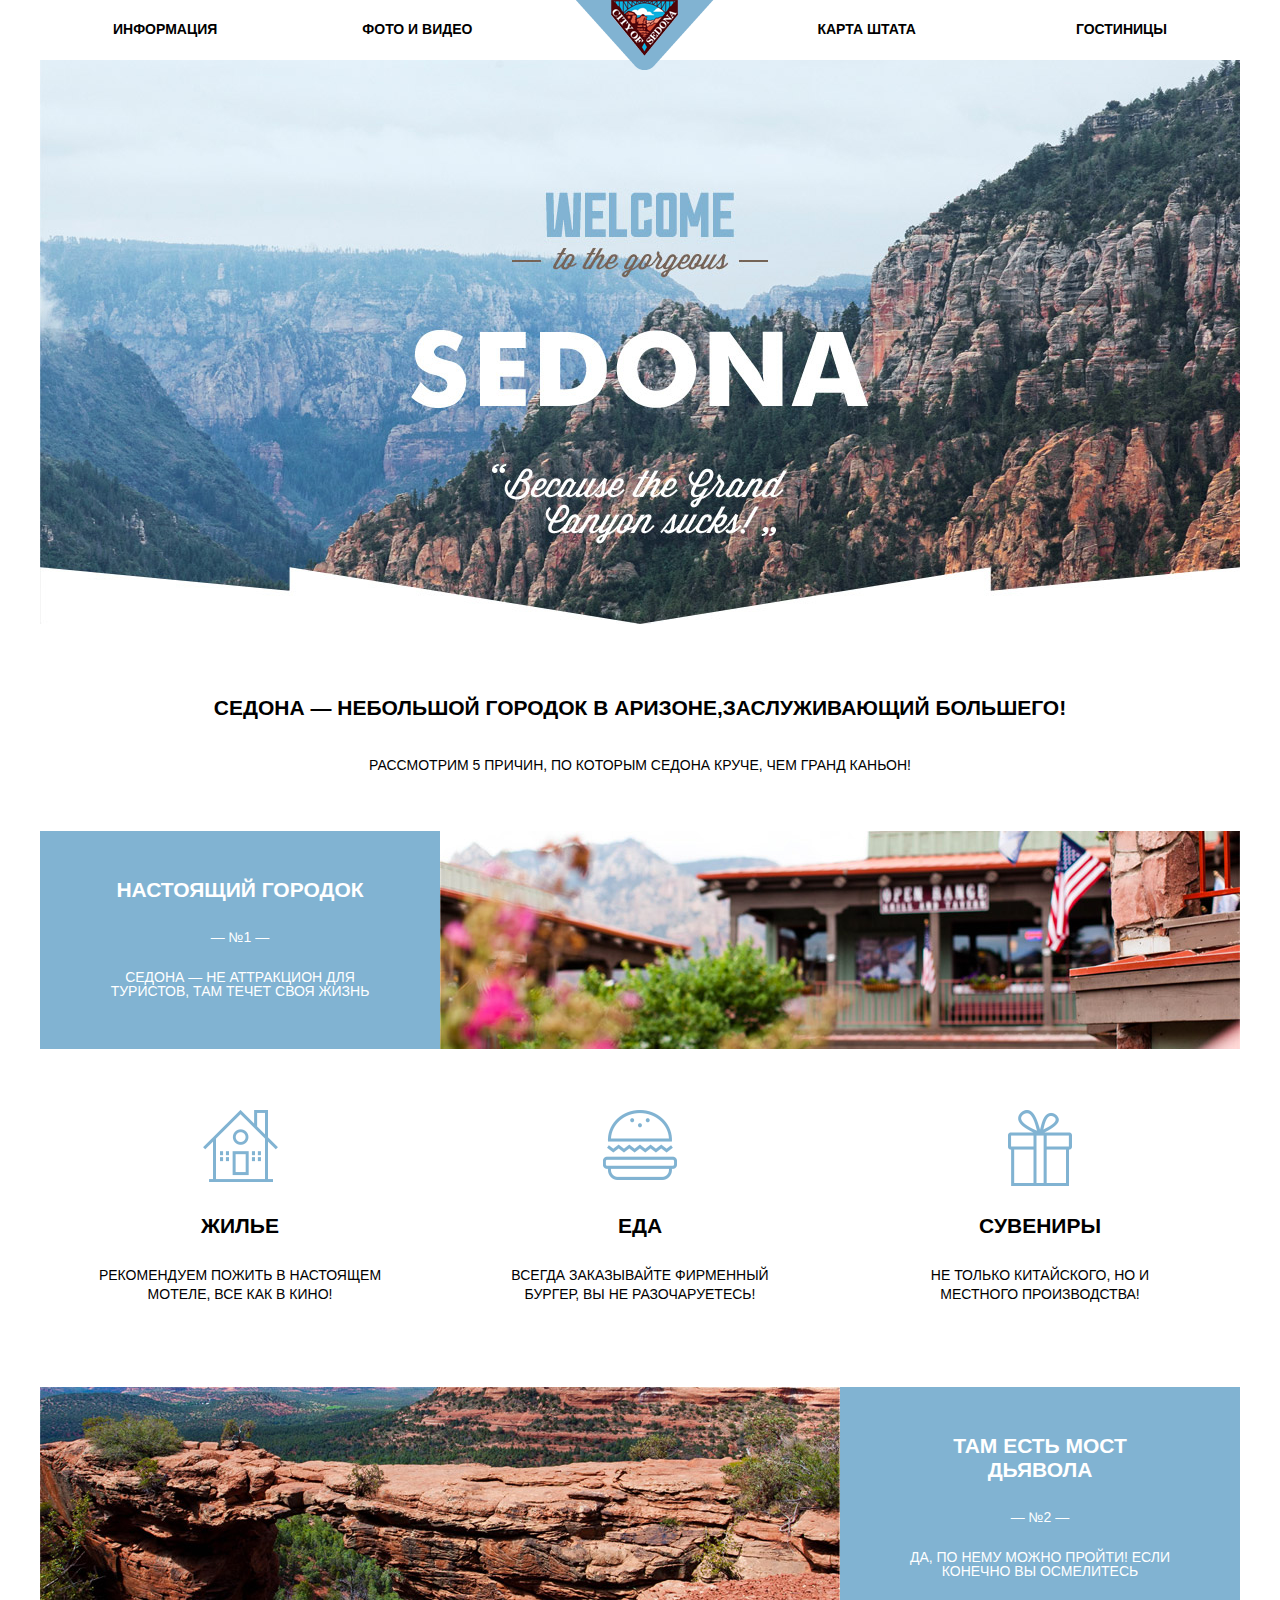
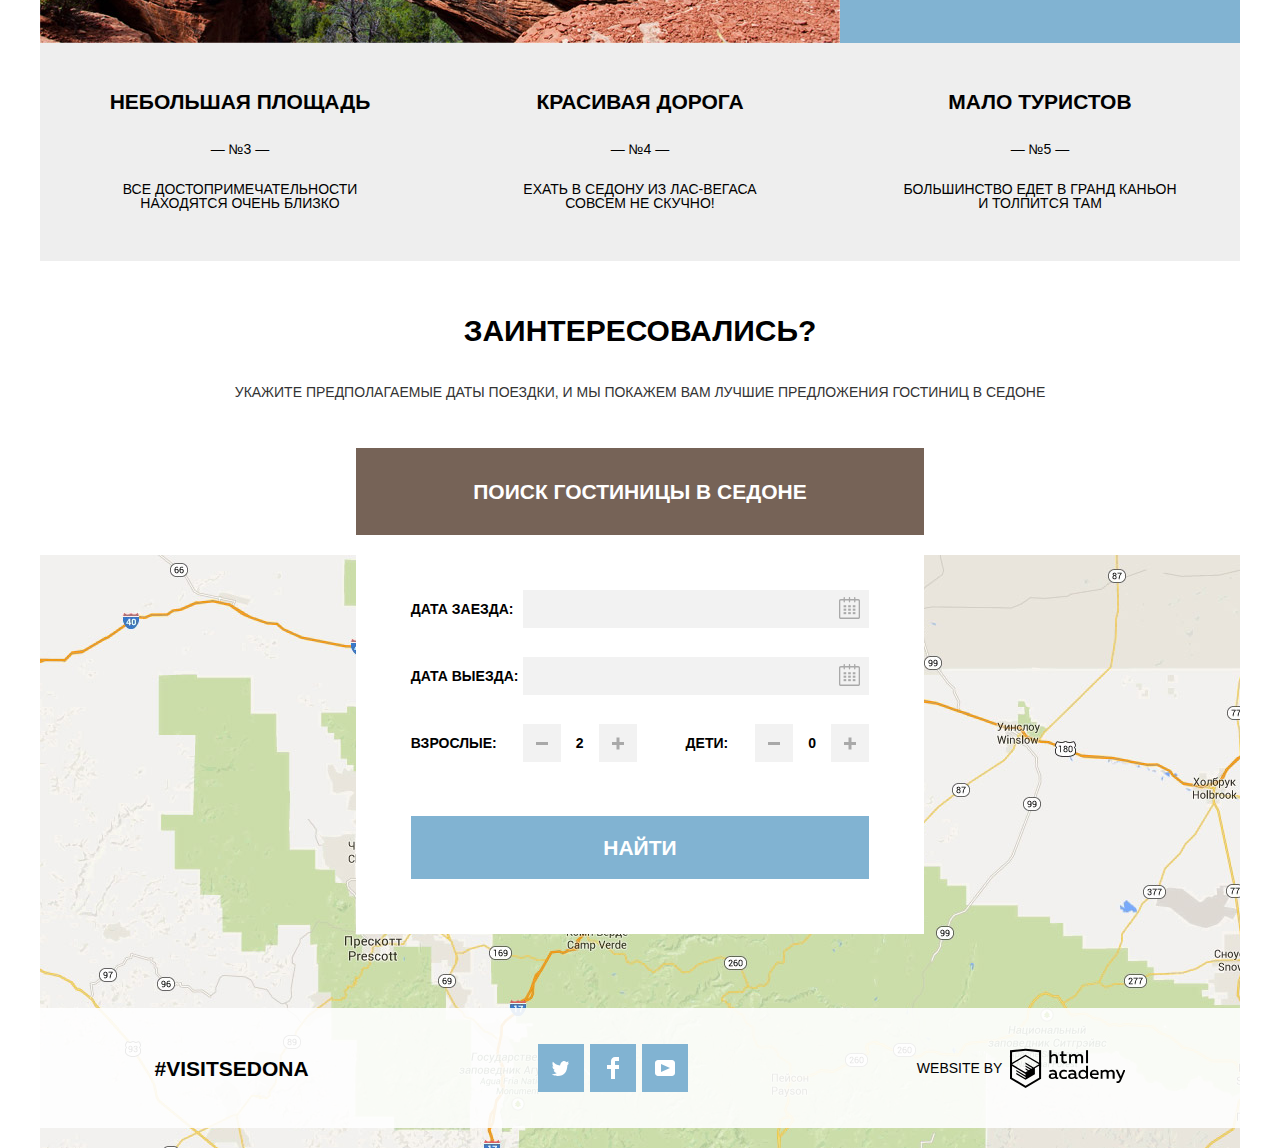
==== commit 58bc7b39: "готово8" ====
--- a/index.html
+++ b/index.html
@@ -155,7 +155,7 @@
             </a>
         </div>
     </footer>
-   <section class="modal modal-map">
+    <section class="modal modal-map modal-show">
         <h3 class="visually-hidden modal__header">ПОИСК ГОСТИНИЦЫ В седоне</h3>
         <div class="modal__form-container">
             <form class="modal__form" action="#" method="get">
@@ -212,7 +212,7 @@
                         <span class="modal__label modal__label--adults">Взрослые:</span>
                         <div class="modal__count-input-container">
                             <button type="button" class="modal__count-btn modal__count-btn--decrease decrement-adults"></button>
-                            <input type="text" class="modal__count-adults" value="2"></input>
+                            <input type="text" class="modal__count-adults" value="2" readonly></input>
                             <button type="button" class="modal__count-btn modal__count-btn--increase increment-adults"></button>
                         </div>
                     </div class="modal__count-container">
@@ -236,10 +236,7 @@
         var popup = document.querySelector(".modal-map");
         var close = popup.querySelector(".modal-close");
 
-        var form = popup.querySelector("form");
-        var arrival = popup.querySelector("[name=arrival-date]");
-
-        link.addEventListener("click", function(evt) 
+        link.addEventListener("click", function(evt)
         {
             evt.preventDefault();
             popup.classList.toggle("modal-show");
@@ -288,4 +285,4 @@
     </script>
 </body>
 
-</html>+</html>
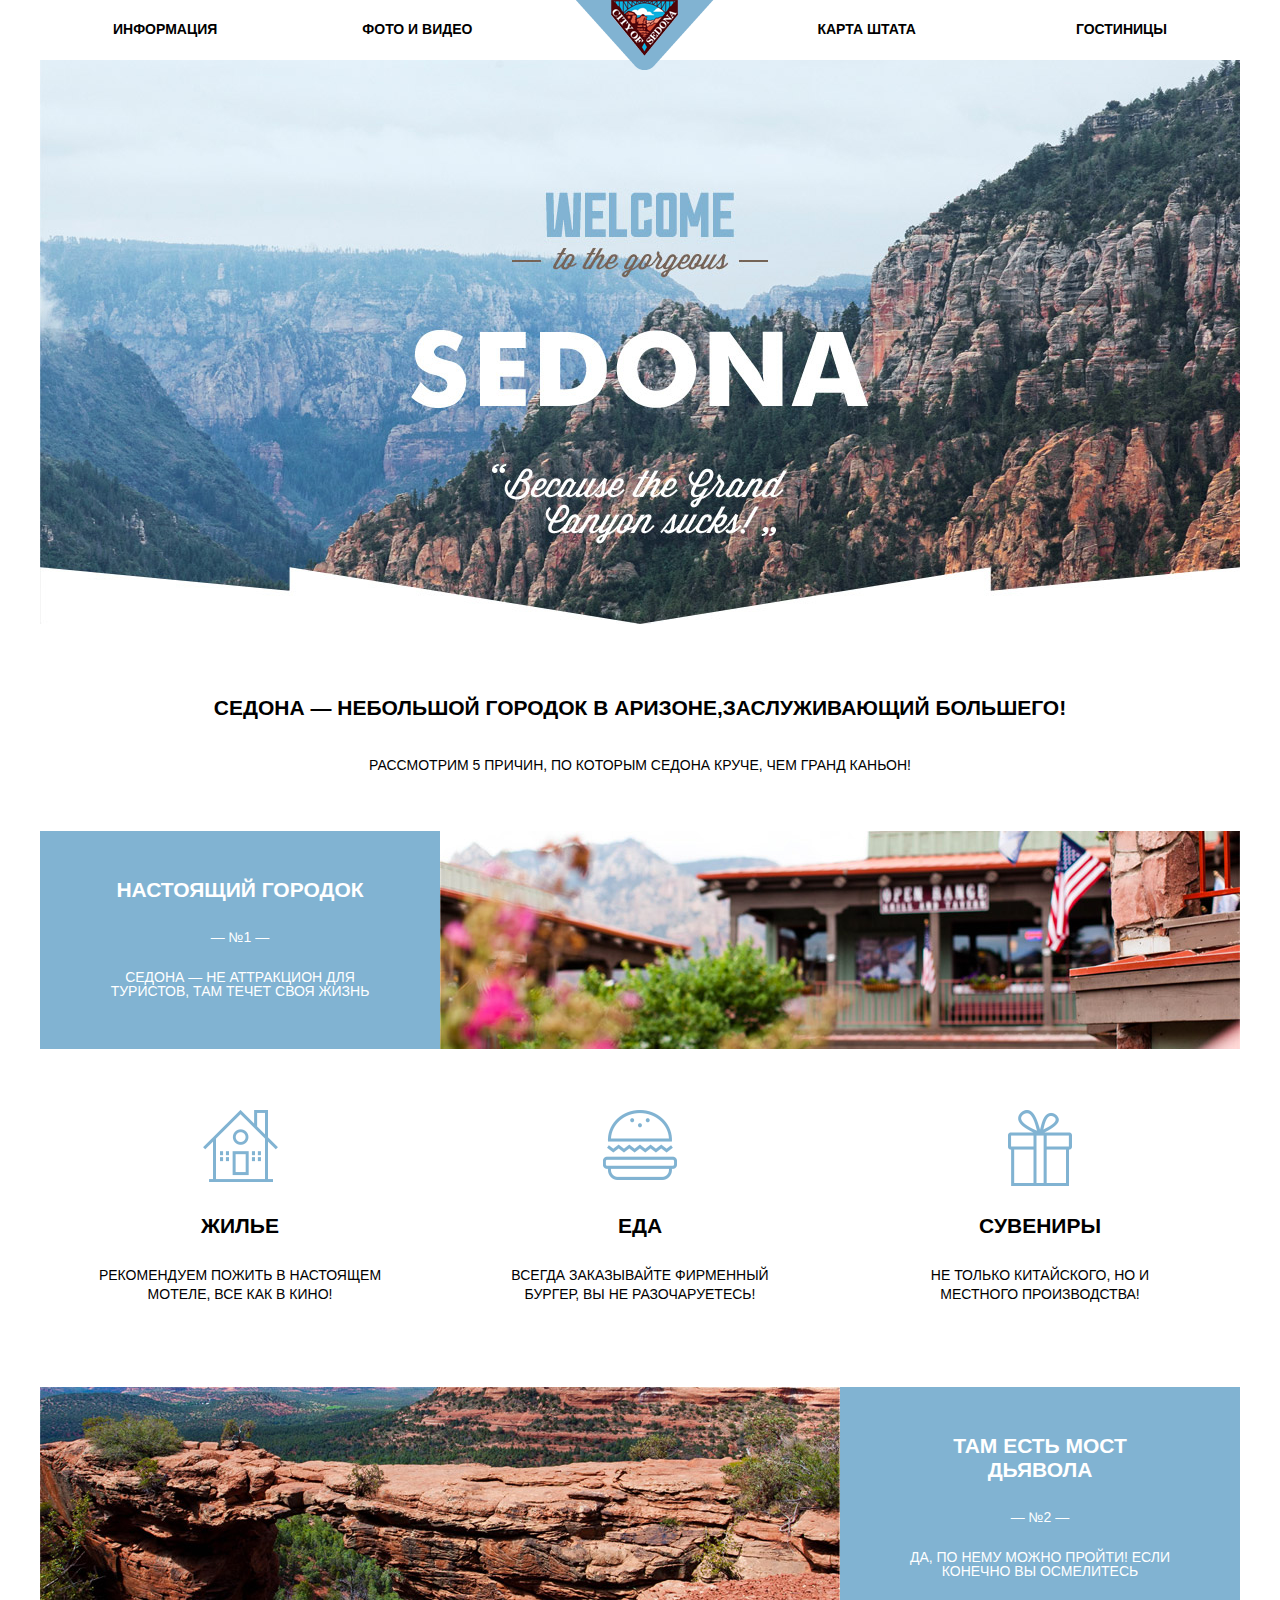
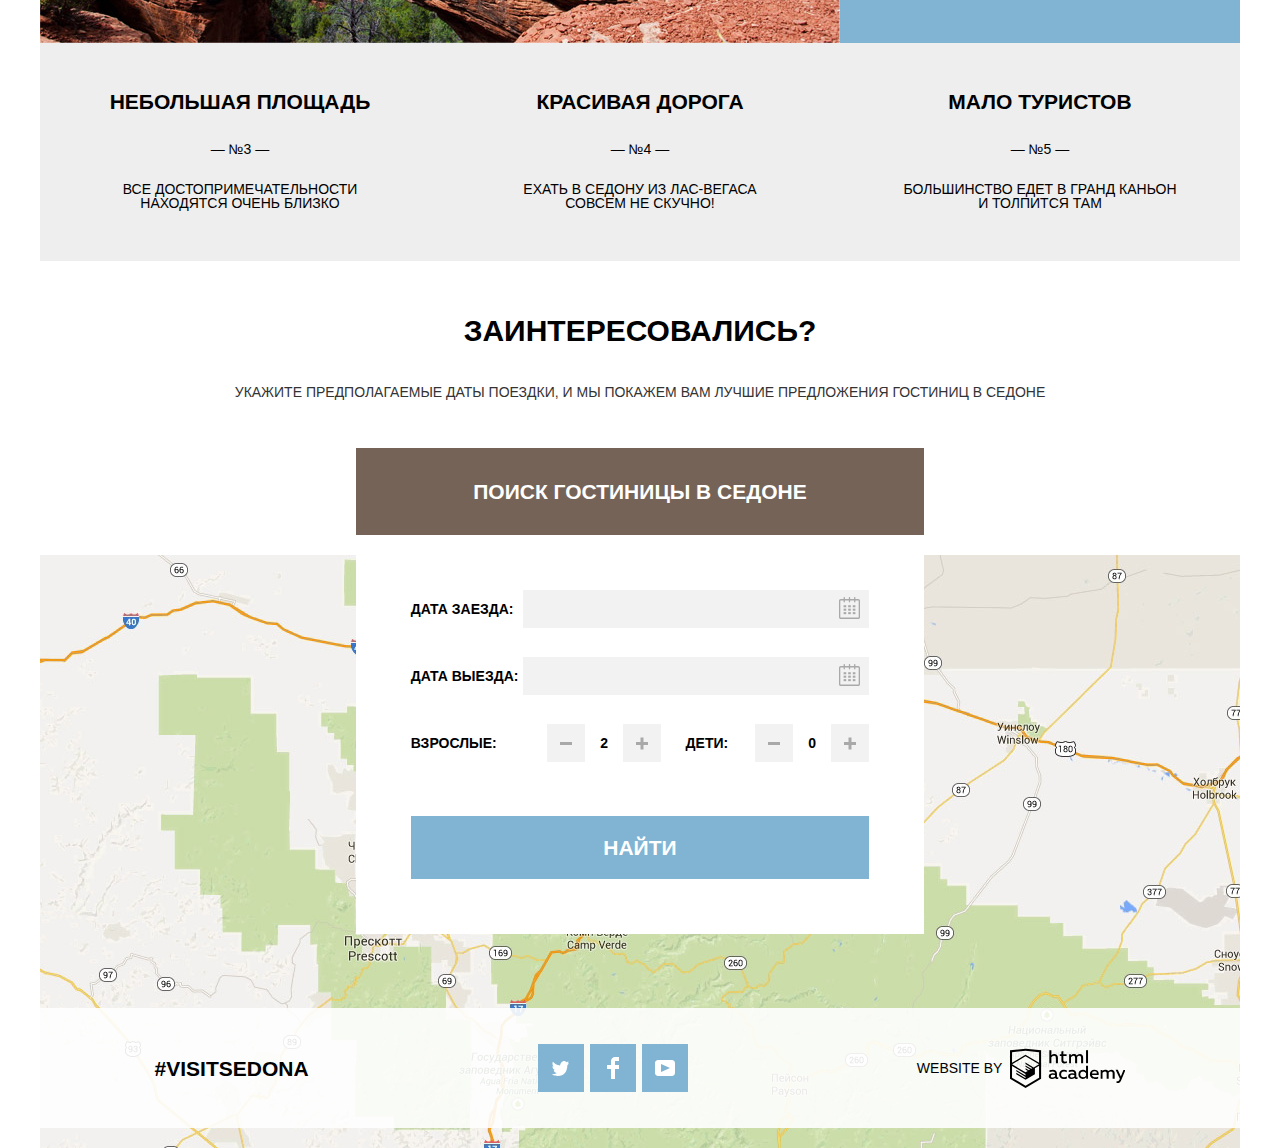
==== commit b8d4bef7: "г" ====
--- a/index.html
+++ b/index.html
@@ -208,14 +208,14 @@
                     </svg>
                 </div>
                 <div class="modal__input-label-container">
-                    <div class="modal__count-container">
+                    
                         <span class="modal__label modal__label--adults">Взрослые:</span>
                         <div class="modal__count-input-container">
                             <button type="button" class="modal__count-btn modal__count-btn--decrease decrement-adults"></button>
                             <input type="text" class="modal__count-adults" value="2" readonly></input>
                             <button type="button" class="modal__count-btn modal__count-btn--increase increment-adults"></button>
                         </div>
-                    </div class="modal__count-container">
+                   
                     <div class="modal__count-container">
                         <span class="modal__label modal__label--children">Дети:</span>
                         <div class="modal__count-input-container">
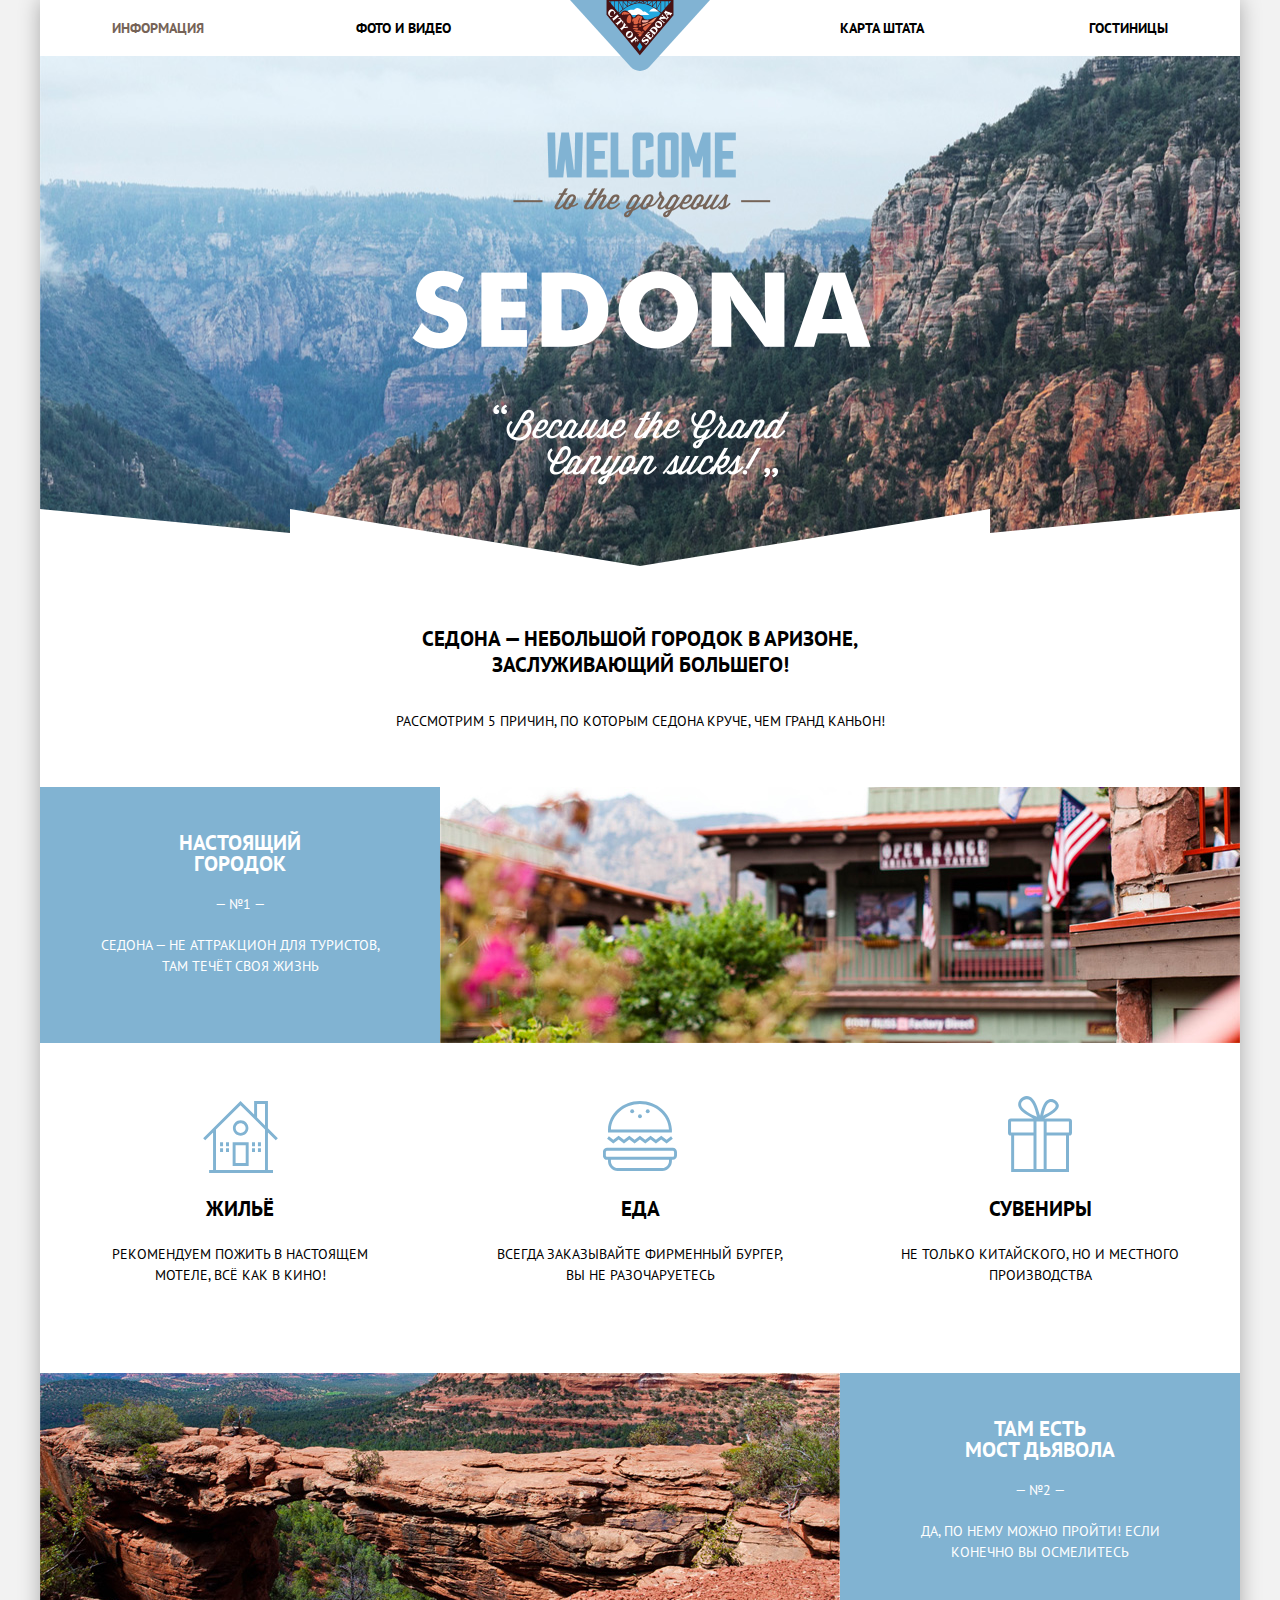
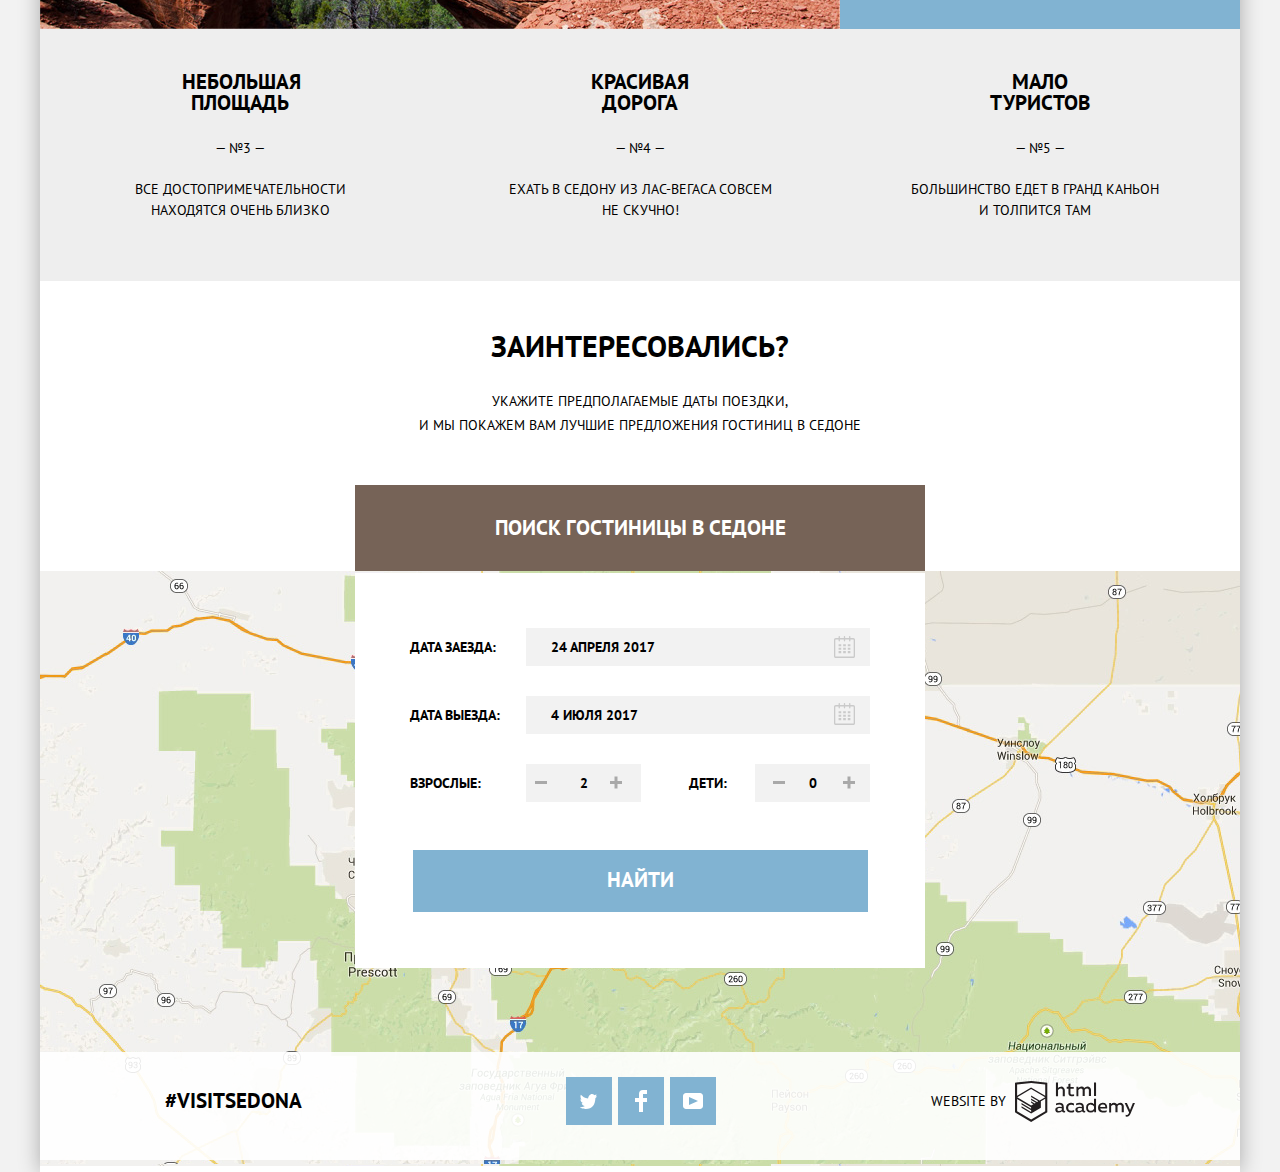
==== commit 1449e6c5: "проверка13" ====
--- a/index.html
+++ b/index.html
@@ -1,288 +1,153 @@
 <!DOCTYPE html>
 <html lang="ru">
-
-<head>
+  <head>
     <meta charset="utf-8">
-    <title>Главная</title>
-    <link rel="stylesheet" href="css/normalize.css">
-    <link rel="stylesheet" type="text/css" href="css/styles.css" >
- </head>
-
-<body class="index-body">
-   <header class="wrapper main-header">
-        <nav class="main-nav">
-            <ul class="site-nav site-nav--firsthalf">
-                <li><a href="#">Информация</a></li>
-                <li><a href="#">Фото и видео</a></li>
-            </ul>
-            <div class="nav-logo">
-              <a class="nav-logo__link" href="#"><img class="nav-logo__self" src="img/logo.png" alt="" width="138" height="70"></a>
-            </div>
-            <ul class="site-nav site-nav--secondhalf">
-                <li><a href="#">Карта штата</a></li>
-                <li><a href="inner.html">Гостиницы</a></li>
-            </ul>
+    <title>HTML Academy: Седона</title>
+    <link href="https://fonts.googleapis.com/css?family=PT+Sans:400,700&display=swap&subset=cyrillic" rel="stylesheet">
+    <link href="css/normalize.css" rel="stylesheet">
+    <link href="css/style.css" rel="stylesheet">
+  </head>
+  <body>
+    <div class="container">
+      <header class="main-header">
+        <nav class="main-navigation">
+          <a class="main-header-logo">
+            <img src="img/svg-sedona/logo-sedona.svg" width="140" height="72" alt="Логотип города Седона">
+          </a>
+          <ul class="site-navigation">
+            <li><a href="#" class="site-navigation-link site-navigation-active-link">информация</a></li>
+            <li><a href="content.html" class="site-navigation-link" >фото и видео</a></li>
+            <li><a href="map.html" class="site-navigation-link">карта штата</a></li>
+            <li><a href="sedona-hotels.html" class="site-navigation-link">гостиницы</a></li>
+          </ul>
         </nav>
-    </header>
-    <main class="index-main">
-        <h1 class="visually-hidden">Описание города Седона</h1>
-        <div class="background-pic__container">
-            <img src="img/pic-back.jpg" alt="#" width="1200" height="564">
-        </div>
-        <section class="sedona-summary">
-            <div class="sedona-summary__intro-text">
-                <p class="bold-text">
-                    СЕДОНА — небольшой городок в АРИЗОНЕ,заслуживающий большего!
-                </p>
-                <small class="small-text">
-                    Рассмотрим 5 причин, по которым Седона круче, чем гранд каньон!
-                </small>
-            </div>
-            <div class="sedona-summary__pic-block">
-                <div class="sedona-feature">
-                    <h3 class="bold-text">Настоящий городок</h3>
-                    <span class="small-text">— №1 —</span>
-                    <p class="small-text">
-                        СЕДОНА — НЕ АТТРАКЦИОН ДЛЯ ТУРИСТОВ, ТАМ ТЕЧЕТ СВОЯ ЖИЗНЬ
-                    </p>
-                </div>
-                <div class="sedona-pic1"></div>
-            </div>
-            <ul class="utilities-list">
-                <li class="utilities-list__item">
-                    <h3 class="bold-text utilities-list__home">Жилье</h3>
-                    <p class="small-text">
-                        Рекомендуем пожить в настоящем мотеле, все как в кино!
-                    </p>
-                </li>
-                <li class="utilities-list__item">
-                    <h3 class="bold-text utilities-list__food">Еда</h3>
-                    <p class="small-text">
-                        Всегда заказывайте ФИРМЕННЫЙ БУРГЕР, Вы Не разочаруетесь!
-                    </p>
-                </li>
-                <li class="utilities-list__item">
-                    <h3 class="bold-text utilities-list__souvenir">Сувениры</h3>
-                    <p class="small-text">
-                        Не только китайского, но и местного производства!
-                    </p>
-                </li>
-            </ul>
-            <div class="sedona-summary__pic-block sedona-summary__pic-block--second">
-                <div class="sedona-feature sedona-feature--2">
-                    <h3 class="bold-text">
-                        ТАМ ЕСТЬ Мост дьявола
-                    </h3>
-                    <span class="small-text">— №2 —</span>
-                    <p class="small-text">
-                        Да, по нему можно пройти! Если конечно вы осмелитесь
-                    </p>
-                </div>
-                <div class="sedona-pic2"></div>
-            </div>
-            <ol class="features-list">
-                <li class="sedona-summary__feature sedona-feature sedona-feature--grey">
-                    <h3 class="bold-text">НЕБОЛЬШАЯ ПЛОЩАДЬ</h3>
-                    <span class="small-text">— №3 —</span>
-                    <p class="small-text">ВСЕ достопримечательности находятся очень близко</p>
-                </li>
-                <li class="sedona-summary__feature sedona-feature sedona-feature--grey">
-                    <h3 class="bold-text">КРАСИВАЯ ДОРОГА</h3>
-                    <span class="small-text">— №4 —</span>
-                    <p class="small-text">ЕХАТЬ В СЕДОНУ ИЗ ЛАС-ВЕГАСА совсем НЕ СКУЧНО!</p>
-                </li>
-                <li class="sedona-summary__feature sedona-feature sedona-feature--grey">
-                    <h3 class="bold-text">МАЛО ТУРИСТОВ</h3>
-                    <span class="small-text">— №5 —</span>
-                    <p class="small-text">Большинство едет в гранд каньон и толпится там</p>
-                </li>
-            </ol>
+      </header>
+      <main>
+        <section class="promo">
+          <h1 class="visually-hidden">sedona</h1>
+          <div class="banner-welcome">
+            <img src="img/welcome.png" alt="приглашение" width="459" height="593">
+          </div>
         </section>
-        <section class="contacts">
-            <div class="contacts__container">
-                <p class="contacts__header extra-bold">ЗАИНТЕРЕСОВАЛИСЬ?</p>
-                <p class="small-text contacts__text">
-                    Укажите предполагаемые даты поездки,
-                    и мы покажем вам лучшие предложения гостиниц в седоне
-                </p>
-                <button class="contacts__modal-open" type="button">Поиск гостиницы в Седоне</button>
-            </div>
-            <div class="map-item"></div>
-        </section>
-    </main>
-    <footer class="main-footer">
-        <span class="bold-text hashtag">#VISITSEDONA</span>
-        <ul class="social-links">
+        <section class="features">
+          <h2 class="visually-hidden">Особенности Седоны</h2>
+          <div class="features-reason">
+            <p class="intro">седона &mdash; небольшой городок в аризоне, заслуживающий большего!</p>
+            <p class="intro-reason">Рассмотрим 5 причин, по которым седона круче, чем гранд каньон!</p>
+          </div>
+          <figure class="reason reason-media">
+            <figcaption>
+              <h3>настоящий городок</h3>
+              <p class="reason-media-number">&mdash; №1 &mdash;</p>
+              <p class="reason-media-description">седона &mdash; не аттракцион для туристов, там течёт своя жизнь</p>
+            </figcaption>
+            <img src="img/photo-sity.jpg" alt="фото города" width="800" height="256">
+          </figure>
+          <ul class="recommendation">
             <li>
-                <a class="social-links__link" href="#">
-                    <span class="visually-hidden">Twitter</span>
-                    <svg version="1.1" class="social-links__twitter-icon" xmlns="http://www.w3.org/2000/svg" xmlns:xlink="http://www.w3.org/1999/xlink" x="0px" y="0px" width="17px" height="15px" viewBox="0 0 17 15" enable-background="new 0 0 17 15" xml:space="preserve">
-                        <g id="W6EeEF_1_">
-                            <g>
-                                <path fill="#FFFFFF" d="M10.95,0.144c1.685-0.496,2.984,0.27,3.577,1.179c0.673-0.231,1.331-0.481,2.011-0.708
-                                c-0.004,0.861-0.522,1.513-0.857,1.768c0.685,0.17,1.304-0.491,1.304-0.491c-0.169,1-1.006,1.788-1.563,2.024
-                                c-0.231,6.75-3.175,11.217-10.077,11.082c-0.522,0,0.075,0-0.446,0c-0.41,0-4.164-0.46-4.898-1.887
-                                c2.271,0.196,3.893-0.422,4.693-1.177c-0.96-0.3-2.679-0.477-2.979-2.95C2.064,9.09,2.279,9.212,2.905,9.103
-                                C1.705,8.247,0.374,7.53,0.448,5.33c0.285,0.328,1.067,0.536,1.34,0.472c-0.703-0.241-1.97-3.36-0.894-4.952
-                                c1.818,1.854,3.735,3.606,7.152,3.773C8.254,2.33,9.183,0.793,10.95,0.144z" />
-                            </g>
-                        </g>
-                    </svg>
-                </a>
+              <h3>жильё</h3>
+              <p>рекомендуем пожить в настоящем мотеле, всё как в кино!</p>
             </li>
             <li>
-                <a class="social-links__link" href="#">
-                    <span class="visually-hidden">Facebook</span>
-                    <svg version="1.1" class="social-links__facebook-icon" xmlns="http://www.w3.org/2000/svg" xmlns:xlink="http://www.w3.org/1999/xlink" x="0px" y="0px" width="12px" height="22px" viewBox="0 0 12 22" enable-background="new 0 0 12 22" xml:space="preserve"><path fill="#FFFFFF" d="M12,4V0H8C5.791,0,4,1.791,4,4v4H0v4h4v10h4V12h4V8H8V4H12z"/>
-                    </svg>
-                </a>
+              <h3>еда</h3>
+              <p>всегда заказывайте фирменный бургер, вы не разочаруетесь</p>
             </li>
             <li>
-                <a class="social-links__link" href="#">
-                    <span class="visually-hidden">Youtube</span>
-                    <svg version="1.1" class="social-links__youtube-icon" xmlns="http://www.w3.org/2000/svg" xmlns:xlink="http://www.w3.org/1999/xlink" x="0px" y="0px" width="20px" height="16px" viewBox="0 0 20 16" enable-background="new 0 0 20 16" xml:space="preserve">
-                    <path fill="#FFFFFF" d="M17,0H3C1.35,0,0,1.35,0,3v10c0,1.65,1.35,3,3,3h14c1.65,0,3-1.35,3-3V3C20,1.35,18.65,0,17,0z
-                         M6.027,11.998V4.002L15.014,8L6.027,11.998z"/>
-                    </svg>
-                </a>
+              <h3>сувениры</h3>
+              <p>не только китайского, но и местного производства</p>
             </li>
-        </ul>
-        <div class="academy-logo">
-            <a class="academy-logo__link" href="www.htmlacademy.ru">
-                <span class="academy-logo__text">WEBSITE BY</span>
-                <svg class="academy-logo__self" data-name="Layer 1" xmlns="http://www.w3.org/2000/svg" viewBox="0 0 113 39"><title>logo_name</title><path d="M401.93,351.51a2.07,2.07,0,0,0,.58-0.11v1.4a3.41,3.41,0,0,1-1.24.22,1.75,1.75,0,0,1-1.75-1,5.08,5.08,0,0,1-3.3,1.13c-1.59,0-3.06-.87-3.06-2.68,0-2.24,2.08-2.93,3.9-2.93a11.63,11.63,0,0,1,2.28.26v-0.31c0-1.09-.8-1.86-2.3-1.86a7.79,7.79,0,0,0-3.15.67v-1.79a10.72,10.72,0,0,1,3.35-.58c2.48,0,4,1.18,4,3.83v3.14A0.57,0.57,0,0,0,401.93,351.51Zm-6.76-1.19a1.42,1.42,0,0,0,1.64,1.29,3.56,3.56,0,0,0,2.53-1V349.1a10.21,10.21,0,0,0-1.9-.22C396.34,348.89,395.17,349.23,395.17,350.33Z" transform="translate(-355.09 -323.29)" fill="#fff"/><path d="M408.15,343.91a5.29,5.29,0,0,1,2.7.67v1.79a4.28,4.28,0,0,0-2.42-.73,2.89,2.89,0,1,0,0,5.76,5.26,5.26,0,0,0,2.55-.67v1.8a6.58,6.58,0,0,1-2.9.6,4.42,4.42,0,0,1-4.72-4.54A4.54,4.54,0,0,1,408.15,343.91Z" transform="translate(-355.09 -323.29)" fill="#fff"/><path d="M420.93,351.51a2.07,2.07,0,0,0,.58-0.11v1.4a3.41,3.41,0,0,1-1.24.22,1.75,1.75,0,0,1-1.75-1,5.08,5.08,0,0,1-3.3,1.13c-1.59,0-3.06-.87-3.06-2.68,0-2.24,2.08-2.93,3.9-2.93a11.63,11.63,0,0,1,2.28.26v-0.31c0-1.09-.8-1.86-2.3-1.86a7.79,7.79,0,0,0-3.15.67v-1.79a10.72,10.72,0,0,1,3.35-.58c2.48,0,4,1.18,4,3.83v3.14A0.57,0.57,0,0,0,420.93,351.51Zm-6.76-1.19a1.42,1.42,0,0,0,1.64,1.29,3.56,3.56,0,0,0,2.53-1V349.1a10.21,10.21,0,0,0-1.9-.22C415.33,348.89,414.17,349.23,414.17,350.33Z" transform="translate(-355.09 -323.29)" fill="#fff"/><path d="M431.76,340.14V352.9H430v-1.39a4.07,4.07,0,0,1-3.35,1.62,4.62,4.62,0,0,1,0-9.22,4,4,0,0,1,3.15,1.37v-5.14h2ZM427,345.62a2.9,2.9,0,0,0,0,5.8,3,3,0,0,0,2.79-1.84v-2.13A3.06,3.06,0,0,0,427,345.62Z" transform="translate(-355.09 -323.29)" fill="#fff"/><path d="M438.08,343.91c3.48,0,4.68,2.81,4.12,5.34h-6.58c0.22,1.57,1.75,2.22,3.35,2.22a6.41,6.41,0,0,0,2.77-.62v1.68a7.5,7.5,0,0,1-3.14.6c-2.68,0-5-1.53-5-4.61A4.39,4.39,0,0,1,438.08,343.91Zm0.09,1.62a2.39,2.39,0,0,0-2.57,2.26h4.85A2.06,2.06,0,0,0,438.17,345.53Z" transform="translate(-355.09 -323.29)" fill="#fff"/><path d="M444.19,352.9v-8.75h1.73v1.09a4,4,0,0,1,2.92-1.33,3,3,0,0,1,2.73,1.4,4.33,4.33,0,0,1,3.06-1.4,3.21,3.21,0,0,1,3.32,3.52v5.47h-2v-5.41a1.67,1.67,0,0,0-1.73-1.84,2.94,2.94,0,0,0-2.17,1.18c0,0.2,0,.4,0,0.6v5.47h-2v-5.41a1.67,1.67,0,0,0-1.73-1.84,3.11,3.11,0,0,0-2.32,1.35v5.91h-2Z" transform="translate(-355.09 -323.29)" fill="#fff"/><path d="M466.56,344.15h2l-4.1,9.93c-0.95,2.28-2.19,3-3.52,3a5,5,0,0,1-1.15-.15v-1.66a3,3,0,0,0,.89.13c0.95,0,1.66-.67,2.17-2l0.18-.44-4.16-8.82H461l3,6.6Z" transform="translate(-355.09 -323.29)" fill="#fff"/><path d="M395.75,324.82v5a4,4,0,0,1,2.83-1.2,3.41,3.41,0,0,1,3.61,3.57v5.41h-2v-5.16a1.9,1.9,0,0,0-2-2.1,3.08,3.08,0,0,0-2.44,1.46v5.8h-2V324.82h2Z" transform="translate(-355.09 -323.29)" fill="#fff"/><path d="M407.52,325.71v3.12h3.17v1.71h-3.17v4c0,1.15.53,1.53,1.66,1.53a4.71,4.71,0,0,0,1.77-.35v1.68a7.14,7.14,0,0,1-2.35.38,2.68,2.68,0,0,1-3-2.88v-4.38H404v-1.71h1.57v-2.64Z" transform="translate(-355.09 -323.29)" fill="#fff"/><path d="M413.19,337.58v-8.75h1.73v1.09a4,4,0,0,1,2.92-1.33,3,3,0,0,1,2.73,1.4,4.33,4.33,0,0,1,3.06-1.4,3.21,3.21,0,0,1,3.32,3.52v5.47h-2v-5.41a1.67,1.67,0,0,0-1.73-1.84,2.94,2.94,0,0,0-2.17,1.18c0,0.2,0,.4,0,0.6v5.47h-2v-5.41a1.67,1.67,0,0,0-1.73-1.84,3.11,3.11,0,0,0-2.32,1.35v5.91h-2Z" transform="translate(-355.09 -323.29)" fill="#fff"/><rect x="74.72" y="1.52" width="1.95" height="12.76" fill="#fff"/><path d="M370.53,323.31l-0.16,0-15.28,1.6v28L370.37,362l15.28-9.09v-28Zm13.12,28.45-13.28,7.9-13.28-7.9V340.28l13.22,7.87,0,1.43-9.07-5.4v1.38l9.11,5.47,0,1.46-9.1-5.42v1.38l9.11,5.47h0l9.19-5.5v-1.39h0v-4.52l4.1-2.45v11.67Zm0-13.16L380,340.74h0l-1.68,1-8-4.76v1.38l6.84,4.07-0.06,0-0.15.09-1,.57-5.64-3.36v1.38l4.45,2.65-1.05.7,0,0-3.36-2v1.38l2.21,1.3-2.25,1.35-13.16-7.82,13.17-7.92h0Zm0-1.39-13.35-7.87h0l-13.2,7.86v-10.5l13.28-1.39,13.28,1.39v10.51Z" transform="translate(-355.09 -323.29)" fill="#fff"/>
-                </svg>
-            </a>
-        </div>
-    </footer>
-    <section class="modal modal-map modal-show">
-        <h3 class="visually-hidden modal__header">ПОИСК ГОСТИНИЦЫ В седоне</h3>
-        <div class="modal__form-container">
-            <form class="modal__form" action="#" method="get">
-                <div class="modal__input-label-container">
-                    <label for="arrival-date" class="modal__label">Дата заезда:</label>
-                    <input type="text" class="modal__input" id="arrival-date" name="arrival-date" autocomplete="off">
-                    <svg version="1.1" class="modal__calendar-icon" x="0px" y="0px" width="21px" height="22px" viewBox="0 0 21 22" enable-background="new 0 0 21 22" xml:space="preserve">
-                        <g id="calendar_1_">
-                            <path d="M19.251,2.025h-2.845V0.648c0-0.381-0.294-0.689-0.656-0.689c-0.363,0-0.656,0.308-0.656,0.689v1.377h-3.938V0.648
-                                c0-0.381-0.294-0.689-0.655-0.689c-0.363,0-0.657,0.308-0.657,0.689v1.377H5.906V0.648c0-0.381-0.294-0.689-0.656-0.689
-                                c-0.363,0-0.657,0.308-0.657,0.689v1.377H1.75C0.784,2.025,0,2.847,0,3.862v16.302C0,21.179,0.784,22,1.75,22h17.501
-                                C20.217,22,21,21.179,21,20.164V3.862C21,2.847,20.217,2.025,19.251,2.025z M19.688,20.164c0,0.253-0.195,0.459-0.437,0.459H1.75
-                                c-0.241,0-0.438-0.206-0.438-0.459V3.862c0-0.253,0.196-0.459,0.438-0.459h2.844v1.378c0,0.381,0.294,0.689,0.657,0.689
-                                c0.362,0,0.656-0.308,0.656-0.689V3.403h3.938v1.378c0,0.381,0.294,0.689,0.657,0.689c0.361,0,0.655-0.308,0.655-0.689V3.403h3.938
-                                v1.378c0,0.381,0.293,0.689,0.656,0.689c0.362,0,0.656-0.308,0.656-0.689V3.403h2.845c0.241,0,0.437,0.206,0.437,0.459V20.164z"/>
-                            <rect x="4.594" y="8.225" width="2.625" height="2.066"/>
-                            <rect x="4.594" y="11.668" width="2.625" height="2.067"/>
-                            <rect x="4.594" y="15.112" width="2.625" height="2.066"/>
-                            <rect x="9.188" y="15.112" width="2.625" height="2.066"/>
-                            <rect x="9.188" y="11.668" width="2.625" height="2.067"/>
-                            <rect x="9.188" y="8.225" width="2.625" height="2.066"/>
-                            <rect x="13.781" y="15.112" width="2.625" height="2.066"/>
-                            <rect x="13.781" y="11.668" width="2.625" height="2.067"/>
-                            <rect x="13.781" y="8.225" width="2.625" height="2.066"/>
-                        </g>
-                    </svg>
+          </ul>
+          <figure class="reason reason-media">
+            <img src="img/photo-canyon.jpg" alt="мост дьявола" width="800" height="256">
+            <figcaption>
+              <h3>там есть<br> мост дьявола</h3>
+              <p class="reason-media-number">&mdash; №2 &mdash;</p>
+              <p class="reason-media-description">да, по нему можно пройти! если конечно вы осмелитесь</p>
+            </figcaption>
+          </figure>
+          <ul class="reason reason-list">
+            <li>
+              <h3>небольшая площадь</h3>
+              <p class="reason-number">&mdash; №3 &mdash;</p>
+              <p class="interpretation">все достопримечательности находятся очень близко</p>
+            </li>
+            <li>
+              <h3>красивая дорога</h3>
+              <p class="reason-number">&mdash; №4 &mdash;</p>
+              <p class="interpretation">ехать в седону из лас-вегаса совсем не скучно!</p>
+            </li>
+            <li>
+              <h3>мало туристов</h3>
+              <p class="reason-number">&mdash; №5 &mdash;</p>
+              <p class="interpretation interpretation-last">большинство едет в гранд каньон и толпится там</p>
+            </li>
+          </ul>
+        </section>
+        <section class="search-hotel">
+          <h2 class="search-hotel-promo">заинтересовались?</h2>
+          <p class="search-hotel-guide">Укажите предполагаемые даты поездки,<br>
+            и мы покажем вам лучшие предложения гостиниц в седоне</p>
+          <button class="search-btn" type="submit">поиск гостиницы в седоне</button>
+          <div class="map-yandex">
+            <iframe src="https://yandex.ru/map-widget/v1/-/CGHUET-i" width="1200" height="595"></iframe>
+          </div>
+          <div class="modal-search-form">
+              <h2 class="visually-hidden">Форма поиска</h2>
+              <form class="search-form" action="https://echo.htmlacademy.ru" method="post">
+                <p class="wrapper">
+                  <label class="search-form-date" for="date-on">дата заезда:</label>
+                  <input class="search-form-date" id="date-on" type="text"  placeholder="24 апреля 2017">
+                  <button class="search-date-btn btn-on" type="button">
+                    <span class="visually-hidden">Календарь</span>
+                  </button>
+                </p>
+                <p class="wrapper">
+                  <label class="search-form-date" for="date-off">дата выезда:</label>
+                  <input class="search-form-date" id="date-off" type="text"  placeholder="4 июля 2017">
+                  <button class="search-date-btn btn-off" type="button">
+                    <span class="visually-hidden">Календарь</span>
+                  </button>
+                </p>
+                <div class="search-form-total-number">
+                  <p>
+                    <label class="search-form-count search-form-count-adults" for="search-form-adults">взрослые:</label>
+                    <input class="search-form-count-adults" id="search-form-adults" type="text"  placeholder="2">
+                    <button class="btn-count btn-down-adults" type="submit"></button>
+                    <button class="btn-count btn-up-adults" type="submit"></button>
+                  </p>
+                  <p>
+                    <label class="search-form-count search-form-count-children" for="search-form-children">дети:</label>
+                    <input class="search-form-count-children" id="search-form-children" type="text"  placeholder="0">
+                    <button class="btn-count btn-down-children" type="submit"></button>
+                    <button class="btn-count btn-up-children" type="submit"></button>
+                  </p>
                 </div>
-                <div class="modal__input-label-container">
-                    <label for="departure-date" class="modal__label">Дата выезда:</label>
-                    <input type="text" class="modal__input" id="departure-date" name="departure-date" autocomplete="off">
-                    <svg version="1.1" class="modal__calendar-icon" x="0px" y="0px" width="21px" height="22px" viewBox="0 0 21 22" enable-background="new 0 0 21 22" xml:space="preserve">
-                        <g id="calendar">
-                            <path d="M19.251,2.025h-2.845V0.648c0-0.381-0.294-0.689-0.656-0.689c-0.363,0-0.656,0.308-0.656,0.689v1.377h-3.938V0.648
-                                c0-0.381-0.294-0.689-0.655-0.689c-0.363,0-0.657,0.308-0.657,0.689v1.377H5.906V0.648c0-0.381-0.294-0.689-0.656-0.689
-                                c-0.363,0-0.657,0.308-0.657,0.689v1.377H1.75C0.784,2.025,0,2.847,0,3.862v16.302C0,21.179,0.784,22,1.75,22h17.501
-                                C20.217,22,21,21.179,21,20.164V3.862C21,2.847,20.217,2.025,19.251,2.025z M19.688,20.164c0,0.253-0.195,0.459-0.437,0.459H1.75
-                                c-0.241,0-0.438-0.206-0.438-0.459V3.862c0-0.253,0.196-0.459,0.438-0.459h2.844v1.378c0,0.381,0.294,0.689,0.657,0.689
-                                c0.362,0,0.656-0.308,0.656-0.689V3.403h3.938v1.378c0,0.381,0.294,0.689,0.657,0.689c0.361,0,0.655-0.308,0.655-0.689V3.403h3.938
-                                v1.378c0,0.381,0.293,0.689,0.656,0.689c0.362,0,0.656-0.308,0.656-0.689V3.403h2.845c0.241,0,0.437,0.206,0.437,0.459V20.164z"/>
-                            <rect x="4.594" y="8.225" width="2.625" height="2.066"/>
-                            <rect x="4.594" y="11.668" width="2.625" height="2.067"/>
-                            <rect x="4.594" y="15.112" width="2.625" height="2.066"/>
-                            <rect x="9.188" y="15.112" width="2.625" height="2.066"/>
-                            <rect x="9.188" y="11.668" width="2.625" height="2.067"/>
-                            <rect x="9.188" y="8.225" width="2.625" height="2.066"/>
-                            <rect x="13.781" y="15.112" width="2.625" height="2.066"/>
-                            <rect x="13.781" y="11.668" width="2.625" height="2.067"/>
-                            <rect x="13.781" y="8.225" width="2.625" height="2.066"/>
-                        </g>
-                    </svg>
-                </div>
-                <div class="modal__input-label-container">
-                    
-                        <span class="modal__label modal__label--adults">Взрослые:</span>
-                        <div class="modal__count-input-container">
-                            <button type="button" class="modal__count-btn modal__count-btn--decrease decrement-adults"></button>
-                            <input type="text" class="modal__count-adults" value="2" readonly></input>
-                            <button type="button" class="modal__count-btn modal__count-btn--increase increment-adults"></button>
-                        </div>
-                   
-                    <div class="modal__count-container">
-                        <span class="modal__label modal__label--children">Дети:</span>
-                        <div class="modal__count-input-container">
-                            <button type="button" class="modal__count-btn modal__count-btn--decrease decrement-children"></button>
-                            <input type="text" class="modal__count-children" value="0" readonly></input>
-                            <button type="button" class="modal__count-btn modal__count-btn--increase increment-children"></button>
-                        </div>
-                    </div>
-                </div>
-                <button type="submit" class="bold-text modal__submit-btn">Найти</button>
-            </form>
-        </div>
-    </section>
-
-    <script type="text/javascript">
-        var link = document.querySelector(".contacts__modal-open");
-
-        var popup = document.querySelector(".modal-map");
-        var close = popup.querySelector(".modal-close");
-
-        link.addEventListener("click", function(evt)
-        {
-            evt.preventDefault();
-            popup.classList.toggle("modal-show");
-            
-        });
-    </script>
-    <script>
-      var childrenCount = document.querySelector(".modal__count-children");
-      var adultsCount = document.querySelector(".modal__count-adults");
-
-      var childrenMinus = document.querySelector(".decrement-children");
-      var childrenPlus = document.querySelector(".increment-children");
-
-      var adultsMinus = document.querySelector(".decrement-adults");
-      var adultsPlus = document.querySelector(".increment-adults");
-
-      adultsPlus.addEventListener("click", function(evt)
-      {
-        evt.preventDefault();
-        adultsCount.value = +adultsCount.value + 1;
-      });
-
-      adultsMinus.addEventListener("click", function(evt)
-      {
-        evt.preventDefault();
-        if (adultsCount.value > 0) {
-          adultsCount.value = +adultsCount.value - 1;
-          }
-      });
-
-      childrenPlus.addEventListener("click", function(evt)
-      {
-        evt.preventDefault();
-        childrenCount.value = +childrenCount.value + 1;
-      });
-
-      childrenMinus.addEventListener("click", function(evt)
-      {
-        evt.preventDefault();
-        if (childrenCount.value > 0) {
-          childrenCount.value = +childrenCount.value - 1;
-          }
-      });
-
-
-    </script>
-</body>
-
+                <a class="search-form-link">найти</a>
+              </form>
+            </div>
+          </section>
+        </main>
+        <footer>
+          <div class="footer-wrapper">
+            <a class="hashtag" href="#" aria-label="седона в интернете">#visitsedona</a>
+            <ul class="social-list">
+                <li>
+                  <a href="#" class="social-icon social-twitter" aria-label="седона в твиттере"></a>
+                </li>
+                <li>
+                  <a href="#" class="social-icon social-fb" aria-label="седона в фейсбуке"></a>
+                </li>
+                <li>
+                  <a href="#" class="social-icon social-youtube" aria-label="седона на ютуб"></a>
+                </li>
+              </ul>
+              <div class="htmlacademy">
+                <span> website by</span>
+                <a class="htmlacademy-link" href="https://htmlacademy.ru/intensive/htmlcss"></a>
+              </div>
+            </div>
+        </footer>
+    </div>
+    <script type="text/javascript" src="js/modal.js"></script>
+  </body>
 </html>
--- a/css/style.css
+++ b/css/style.css
@@ -0,0 +1,1440 @@
+
+html {
+  margin: 0;
+  padding: 0;
+	-webkit-box-sizing: border-box;
+	box-sizing: border-box;
+}
+
+*,
+*::before,
+*::after {
+     -webkit-box-sizing: inherit;
+      box-sizing: inherit;
+}
+
+body {
+  font-family: "PT Sans", Arial, sans-serif;
+  font-size: 14px;
+  line-height: 21px;
+  font-weight: 400;
+  color: #000000;
+  background-color: #f2f2f2;
+  width: 1280px;
+  text-transform: uppercase;
+  background-position: top center;
+  background-color: #f2f2f2;
+  margin: 0 auto;
+  padding: 0;
+}
+
+a {
+  text-decoration: none;
+  cursor: pointer;
+}
+
+img {
+	max-width: 100%;
+	height: auto;
+}
+
+button {
+  text-transform: uppercase;
+}
+
+ul {
+  margin: 0;
+  padding: 0;
+}
+
+figure {
+  margin: 0;
+  padding: 0;
+}
+
+fieldset {
+  border: none;
+  margin: 0;
+  padding: 0;
+}
+
+.visually-hidden:not(:focus):not(:active) {
+	position: absolute;
+	width: 1px;
+	height: 1px;
+	margin: -1px;
+	border: 0;
+	padding: 0;
+	white-space: nowrap;
+	-webkit-clip-path: inset(100%);
+	clip-path: inset(100%);
+	clip: rect(0 0 0 0);
+	overflow: hidden;
+}
+
+.container {
+  background-color: #ffffff;
+  width: 1200px;
+  margin: 0 40px;
+  -webkit-box-shadow: 0 0 20px 0 rgba(0, 1, 1, 0.3);
+          box-shadow: 0 0 20px 0 rgba(0, 1, 1, 0.3);
+
+}
+
+/*HEADER*/
+
+.main-navigation {
+  position: relative;
+  line-height: 26px;
+  color: #000000;
+  background-color: #ffffff;
+}
+
+.main-header-logo {
+  display: block;
+  position: absolute;
+  top: 0;
+  left: calc(50% - 70px);
+  z-index: 1;
+}
+
+.site-navigation {
+  position: relative;
+  display: -webkit-box;
+  display: -ms-flexbox;
+  display: flex;
+  -webkit-box-pack: justify;
+      -ms-flex-pack: justify;
+          justify-content: space-between;
+  -ms-flex-wrap: wrap;
+      flex-wrap: wrap;
+  list-style: none;
+  margin: 0 72px;
+}
+
+.site-navigation li {
+  width: 244px;
+  margin: 0;
+  padding: 15px 0;
+}
+
+.site-navigation li:nth-child(3),
+.site-navigation li:nth-child(4) {
+  text-align: right;
+}
+
+.site-navigation li:nth-child(2),
+.site-navigation li:nth-child(3) {
+  width: 284px;
+}
+
+.site-navigation-link {
+  color: #000000;
+  line-height: 26px;
+  font-weight: 700;
+  cursor: pointer;
+}
+
+.site-navigation-link:hover  {
+  color: #81b3d2;
+}
+
+.site-navigation-link:active  {
+  color: #cacaca;
+}
+
+.site-navigation-active-link  {
+  color: #766357;
+}
+
+/*PROMO*/
+
+.promo {
+  position: relative;
+  background-image: url(../img/background-photo.jpg);
+  background-position-y: 20%;
+  height: 510px;
+  background-repeat: no-repeat;
+  background-color: #000000;
+  margin-bottom: 60px;
+
+}
+
+.promo::before {
+  position: absolute;
+  background-image: url(../img/svg-sedona/intro-mask.svg);
+  background-repeat: no-repeat;
+  content: "";
+  width: 1201px;
+  height: 57px;
+  bottom: 0;
+  left: 0;
+}
+
+.banner-welcome {
+  position: absolute;
+  top: 76px;
+  left: 372px;
+}
+
+/*FEATURES*/
+
+.features {
+  background-color: #ffffff;
+}
+
+.features-reason {
+  display: -webkit-box;
+  display: -ms-flexbox;
+  display: flex;
+  -webkit-box-orient: vertical;
+  -webkit-box-direction: normal;
+      -ms-flex-direction: column;
+          flex-direction: column;
+  -webkit-box-align: center;
+      -ms-flex-align: center;
+          align-items: center;
+}
+
+.intro {
+  font-size: 21px;
+  line-height: 26px;
+  font-weight: 700;
+  text-align: center;
+  width: 460px;
+  margin: 0;
+  margin-bottom: 19px;
+}
+
+.intro-reason {
+  margin-bottom: 55px;
+}
+
+.reason-media figcaption {
+  display: -webkit-box;
+  display: -ms-flexbox;
+  display: flex;
+  -webkit-box-orient: vertical;
+  -webkit-box-direction: normal;
+      -ms-flex-direction: column;
+          flex-direction: column;
+  -webkit-box-align: center;
+      -ms-flex-align: center;
+          align-items: center;
+  text-align: center;
+  width: 400px;
+}
+
+.reason h3 {
+  color: #000000;
+}
+
+.reason-media h3 {
+  width: 400px;
+  display: block;
+  font-size: 21px;
+  line-height: 21px;
+  font-weight: 700;
+  color: #ffffff;
+  margin: 0;
+  margin-top: 45px;
+  margin-bottom: 20px;
+  padding: 0 110px;
+}
+
+.reason-media-number  {
+  margin: 0;
+  padding: 0;
+  margin-bottom: 20px;
+}
+
+.reason-number  {
+  margin: 0;
+  padding: 0;
+}
+
+.reason-media-description {
+  display: block;
+  width: 400px;
+  margin: 0;
+  padding: 0 48px;
+}
+
+.reason {
+  background-color: #81b3d2;
+}
+
+.reason-media {
+  display: -webkit-box;
+  display: -ms-flexbox;
+  display: flex;
+}
+
+.reason-media:first-child {
+  background-image: url(../img/photo-sity.jpg);
+  background-repeat: no-repeat;
+}
+
+.reason-media:first-child {
+  background-image: url(../img/photo-canyon.jpg);
+  background-repeat: no-repeat;
+}
+
+.reason-media span,
+.reason-media p {
+  color: #ffffff;
+}
+
+.recommendation,
+.reason-list {
+  list-style: none;
+}
+
+.recommendation {
+  display: -webkit-box;
+  display: -ms-flexbox;
+  display: flex;
+  -ms-flex-pack: distribute;
+      justify-content: space-around;
+  -ms-flex-wrap: wrap;
+      flex-wrap: wrap;
+  text-align: center;
+  background-color: #ffffff;
+}
+
+.recommendation li {
+  width: 290px;
+  position: relative;
+}
+
+.recommendation li:first-child::before {
+  position: absolute;
+  background-image: url(../img/svg-sedona/icon-1.svg);
+  background-repeat: no-repeat;
+  content: "";
+  width: 75px;
+  height: 72px;
+  top: 58px;
+  left: 108px;
+}
+
+.recommendation li:nth-child(2)::before {
+  position: absolute;
+  background-image: url(../img/svg-sedona/icon-3.svg);
+  background-repeat: no-repeat;
+  content: "";
+  width: 74px;
+  height: 70px;
+  top: 58px;
+  left: 108px;
+}
+
+.recommendation li:last-child::before {
+  position: absolute;
+  background-image: url(../img/svg-sedona/icon-2.svg);
+  background-repeat: no-repeat;
+  content: "";
+  width: 64px;
+  height: 76px;
+  top: 53px;
+  left: 113px;
+}
+
+.recommendation h3 {
+  font-size: 21px;
+  margin: 0;
+  margin-bottom: 25px;
+  margin-top: 155px;
+  padding: 0;
+}
+
+.recommendation p {
+  margin: 0;
+  padding: 0;
+  margin-bottom: 87px;
+}
+
+.reason-list .interpretation {
+  margin-top: 20px;
+  margin-bottom: 60px;
+}
+ .interpretation-last {
+  padding-right: 11px;
+}
+
+.reason-list {
+  display: -webkit-box;
+  display: -ms-flexbox;
+  display: flex;
+  -webkit-box-orient: horizontal;
+  -webkit-box-direction: normal;
+      -ms-flex-direction: row;
+          flex-direction: row;
+  -ms-flex-pack: distribute;
+      justify-content: space-around;
+  flex-wrap: wrap;
+  text-align: center;
+  background-color: #eeeeee;
+}
+
+.reason-list li {
+  display: -webkit-box;
+  display: -ms-flexbox;
+  display: flex;
+  -webkit-box-orient: vertical;
+  -webkit-box-direction: normal;
+      -ms-flex-direction: column;
+          flex-direction: column;
+  width: 270px;
+}
+
+.reason-list h3 {
+  font-size: 21px;
+  line-height: 21px;
+  font-weight: 700;
+  margin-top: 42px;
+  margin-bottom: 25px;
+  padding: 0 77px;
+  text-align: center;
+}
+
+/*SEARCH-HOTEL*/
+
+.search-hotel {
+  display: -webkit-box;
+  display: -ms-flexbox;
+  display: flex;
+  position: relative;
+  -webkit-box-orient: vertical;
+  -webkit-box-direction: normal;
+      -ms-flex-direction: column;
+          flex-direction: column;
+  -webkit-box-align: center;
+      -ms-flex-align: center;
+          align-items: center;
+  text-align: center;
+}
+
+.search-hotel-promo {
+  font-size: 30px;
+  line-height: 36px;
+  margin: 0;
+  margin-top: 47px;
+  margin-bottom: 25px;
+  padding: 0;
+}
+
+.search-hotel-guide {
+  line-height: 24px;
+  text-align: center;
+  margin: 0;
+  padding: 0;
+  margin-bottom: 48px;
+}
+
+.search-btn {
+  font-size: 21px;
+  line-height: 26px;
+  font-weight: 700;
+  color: #ffffff;
+  background-color: #766357;
+  width: 570px;
+  padding-top: 30px;
+  padding-bottom: 30px;
+  border: none;
+  cursor: pointer;
+}
+
+.search-btn:hover {
+  background-color: #604e43;
+}
+
+.search-btn:active {
+  color: #928a85;
+  background-color: #503e33;
+}
+
+.map-yandex iframe {
+  background-image: url(../img/map.jpg);
+  border: none;
+}
+
+/*FOOTER*/
+
+footer {
+  position: relative;
+}
+
+.footer-wrapper {
+  position: absolute;
+  display: -webkit-box;
+  display: -ms-flexbox;
+  display: flex;
+  -ms-flex-pack: distribute;
+      justify-content: space-around;
+  -webkit-box-align: center;
+      -ms-flex-align: center;
+          align-items: center;
+  background-color: rgba(255, 255, 255, 0.9);
+  width: 100%;
+  padding-top: 25px;
+  padding-bottom: 35px;
+  top: -120px;
+}
+
+.footer-wrapper-2 {
+  top: 0;
+  background-color: #ffffff;
+}
+
+.hashtag {
+  font-size: 21px;
+  line-height: 26px;
+  font-weight: 700;
+  color: #000000;
+  margin-right: 45px;
+  margin-left: 30px;
+}
+
+.social-list  {
+  display: -webkit-box;
+  display: -ms-flexbox;
+  display: flex;
+  -webkit-box-pack: justify;
+      -ms-flex-pack: justify;
+          justify-content: space-between;
+  flex-wrap: wrap;
+  list-style: none;
+}
+
+.social-icon {
+  display: -webkit-box;
+  display: -ms-flexbox;
+  display: flex;
+  background-color: #81b3d2;
+  background-repeat: no-repeat;
+  background-position: center center;
+  width: 46px;
+  height: 48px;
+  -webkit-box-pack: center;
+      -ms-flex-pack: center;
+          justify-content: center;
+}
+
+.social-list li {
+  margin-right: 6px;
+}
+
+.social-list li:first-child {
+  margin-left: 30px;
+}
+
+.social-icon:hover {
+  background-color: #669ec0;
+}
+
+.social-icon:last-child {
+  margin-right: 0;
+}
+
+.social-twitter {
+  background-image: url(../img/svg-sedona/twitter.svg);
+}
+
+.social-twitter:active {
+  background-image: url(../img/svg-sedona/twitter-active.svg);
+  background-color: #5496bd;
+}
+
+.social-fb {
+  background-image: url(../img/svg-sedona/fb-icon.svg);
+}
+
+.social-fb:active {
+  background-image: url(../img/svg-sedona/fb-icon-active.svg);
+  background-color: #5496bd;
+}
+
+.social-youtube {
+  background-image: url(../img/svg-sedona/youtube.svg);
+}
+
+.social-yotube:active {
+  background-image: url(../img/svg-sedona/youtube-active.svg);
+  background-color: #5496bd;
+}
+
+.htmlacademy {
+  margin-left: 20px;
+  display: -webkit-box;
+  display: -ms-flexbox;
+  display: flex;
+  -webkit-box-align: center;
+      -ms-flex-align: center;
+          align-items: center;
+}
+
+.htmlacademy-link {
+  background-image: url(../img/svg-sedona/logo-htmlacademy.svg);
+  background-repeat: no-repeat;
+  background-position: center center;
+  width: 140px;
+  height: 41px;
+  cursor: pointer;
+}
+
+.htmlacademy-link:hover {
+  background-image: url(../img/svg-sedona/logo-htmlacademy-hover.svg);
+}
+
+.htmlacademy-link:active {
+  background-image: url(../img/svg-sedona/logo-htmlacademy-active.svg);
+}
+
+.htmlacademy span {
+  line-height: 26px;
+}
+
+/*INNER*/
+
+/*CHOICE*/
+
+.choice {
+  display: -webkit-box;
+  display: -ms-flexbox;
+  display: flex;
+  -ms-flex-pack: distribute;
+      justify-content: space-around;
+  flex-wrap: wrap;
+  background-color: #000000;
+  background-image: url(../img/filter-background.jpg);
+  background-repeat: no-repeat;
+  background-position-y: 15%;
+  color: #ffffff;
+  height: 218px;
+}
+
+.bonus-and-type {
+  display: -webkit-box;
+  display: -ms-flexbox;
+  display: flex;
+  -ms-flex-pack: distribute;
+      justify-content: space-around;
+  width: 600px;
+  margin-top: 28px;
+}
+
+
+.choice-form legend {
+  font-size: 16px;
+  font-weight: 700;
+  margin-bottom: 10px;
+}
+
+.bonus,
+.type-of-housing {
+  width: 190px;
+}
+
+.bonus-form-field {
+  margin-left: 18px;
+}
+
+.choice-form-field {
+  margin-left: -24px;
+}
+
+.bonus,
+.type {
+  margin-bottom: 23px;
+}
+
+.bonus label,
+.type label {
+  position: relative;
+  padding-left: 20px;
+}
+
+.bonus input[type="checkbox"],
+.type input[type="checkbox"] {
+  opacity: 0;
+}
+
+.bonus label::before,
+.type label::before {
+  position: absolute;
+  content: "";
+  background-image: url(../img/svg-sedona/checkbox-off.svg);
+  background-repeat: no-repeat;
+  width: 23px;
+  height: 23px;
+  top: -2px;
+  left: -16px;
+}
+
+.bonus input[type="checkbox"]:checked + label::before,
+.type input[type="checkbox"]:checked + label::before {
+  position: absolute;
+  content: "";
+  background-image: url(../img/svg-sedona/checkbox-on.svg);
+  background-repeat: no-repeat;
+  width: 27px;
+  height: 23px;
+  top: -2px;
+  left: -16px;
+}
+
+.filter-range {
+  width: 600px;
+  margin-top: 28px;
+}
+
+.filter-range-wrapper {
+  width: 320px;
+  margin-left: 212px;
+}
+
+.filter-range-title {
+  margin-bottom: 9px;
+  font-weight: 600;
+  font-size: 16px;
+  line-height: 21px;
+}
+
+.price-controls {
+  height: 32px;
+  width: 314px;
+  margin-bottom: 23px;
+  font-size: 0;
+  border: 2px solid #ffffff;
+  border-radius: 2px;
+  position: relative;
+}
+
+.price-controls::after {
+  content: "";
+  position: absolute;
+  top: 50%;
+  left: 50%;
+  width: 2px;
+  height: 22px;
+  -webkit-transform: translate(-50%, -50%);
+      -ms-transform: translate(-50%, -50%);
+          transform: translate(-50%, -50%);
+  background: #ffffff;
+}
+
+.price-controls label {
+  font-size: 14px;
+  line-height: 32px;
+  vertical-align: top;
+  cursor: pointer;
+}
+
+.price-controls .min-price,
+.price-controls .max-price {
+  width: 90px;
+  padding-left: 60px;
+}
+
+.price-controls .max-price {
+  padding-left: 80px;
+}
+
+.price-controls input {
+  width: 50px;
+  margin: 0;
+  color: inherit;
+  background: none;
+  border: none;
+}
+
+.range-controls {
+  position: relative;
+  margin-bottom: 32px;
+}
+
+.range-controls .scale {
+  height: 2px;
+  background: rgba(255, 255, 255, 0.3);
+}
+
+.range-controls .bar {
+  width: 80%;
+  height: 2px;
+  background: #ffffff;
+}
+
+.range-toggle {
+  position: absolute;
+  top: -10px;
+  width: 20px;
+  height: 20px;
+  background: #ababab;
+  border: 8px solid #ffffff;
+  border-radius: 50%;
+  -webkit-box-shadow: 0 2px 1px 0 rgba(0, 1, 1, 0.2);
+          box-shadow: 0 2px 1px 0 rgba(0, 1, 1, 0.2);
+  cursor: pointer;
+}
+
+.range-toggle:hover {
+  background: #1c4f80;
+}
+
+.range-toggle-min {
+  left: 0;
+}
+
+.range-toggle-max {
+  left: 80%;
+}
+
+.btn-transparent {
+  display: block;
+  margin: 0 auto;
+  padding: 6px 35px;
+  font-size: 14px;
+  line-height: 20px;
+  color: #ffffff;
+  text-transform: uppercase;
+  background: transparent;
+  border: 2px solid #ffffff;
+  border-radius: 2px;
+  cursor: pointer;
+}
+
+.btn-transparent:hover {
+  color: #000000;
+  background: #ffffff;
+}
+
+/*SORTING*/
+
+.sorting {
+  font-size: 12px;
+  line-height: 18px;
+  background-color: #fefefe;
+  margin-top: 30px;
+}
+
+.sorting-results {
+  position: relative;
+  display: -webkit-box;
+  display: -ms-flexbox;
+  display: flex;
+  -webkit-box-align: baseline;
+      -ms-flex-align: baseline;
+          align-items: baseline;
+  flex-wrap: wrap;
+  padding-bottom: 30px;
+  border-bottom: 1px solid #e5e5e5;
+}
+
+.sorting-up-down {
+  position: relative;
+  background-color: transparent;
+  width: 10px;
+  height: 10px;
+  top:0;
+  border: none;
+  cursor: pointer;
+  margin-left: auto;
+  margin-right: 182px;
+}
+
+.sorting-up {
+  position: absolute;
+  top: -2px;
+  left: 102px;
+}
+
+
+.sorting-down {
+  position: absolute;
+  top: 2px;
+  left: 82px;
+}
+
+.sorting-up::before {
+  position: absolute;
+  content: "";
+  border: 6px solid transparent;
+  border-top: 10px solid #cacaca;
+  top: 0;
+  right: -5px;
+}
+
+.sorting-up-active::before {
+  border-top: 10px solid #81b3d8;
+}
+
+
+.sorting-down::after {
+  position: absolute;
+  content: "";
+  border: 6px solid transparent;
+  border-bottom: 10px solid #cacaca;
+  top: -9px;
+  right: -5px;
+}
+
+.sorting-up:hover::before {
+  position: absolute;
+  content: "";
+  border: 6px solid transparent;
+  border-top: 10px solid #000000;
+  top: 0;
+  right: -5px;
+}
+
+.sorting-down:hover::after {
+  position: absolute;
+  content: "";
+  border: 6px solid transparent;
+  border-bottom: 10px solid #000000;
+  top: -9px;
+  right: -5px;
+}
+
+.sorting-up:active::before {
+  position: absolute;
+  content: "";
+  border: 6px solid transparent;
+  border-top: 10px solid #81b3d8;
+  top: 0;
+  right: -5px;
+}
+
+.sorting-down:active::after {
+  position: absolute;
+  content: "";
+  border: 6px solid transparent;
+  border-bottom: 10px solid #81b3d8;
+  top: -9px;
+  right: -5px;
+}
+
+.sorting-results-count {
+  font-size: 21px;
+  line-height: 26px;
+  font-weight: 700;
+  margin-right: 50px;
+  margin-left: 75px;
+}
+
+.sorting-list-title {
+  margin-right: 40px;
+}
+
+.sorting-list {
+  display: -webkit-box;
+  display: -ms-flexbox;
+  display: flex;
+  list-style: none;
+}
+
+.sorting-btn {
+  display: block;
+  background: transparent;
+  border: none;
+  color: #cacaca;
+  padding: 0;
+  border-bottom: 1px dashed #81b3d2;
+  margin-right: 34px;
+  cursor: pointer;
+}
+
+.sorting-visited-btn {
+  display: block;
+  background: transparent;
+  border: none;
+  color: #81b3d2;
+  padding: 0;
+  border-bottom: none;
+  margin-right: 34px;
+  cursor: pointer;
+}
+
+.sorting-btn:hover {
+  color: #81b3d2;
+  border: none;
+}
+
+.sorting-btn:active {
+  color: #000000;
+  border: none;
+}
+
+/*HOTELS*/
+
+.hotels {
+  display: -webkit-box;
+  display: -ms-flexbox;
+  display: flex;
+  -webkit-box-align: end;
+      -ms-flex-align: end;
+          align-items: flex-end;
+  padding: 27px 0 34px 73px;
+  border-bottom: 1px solid #e5e5e5;
+}
+
+.hotels:first-child {
+  padding-top: 7px;
+}
+
+.hotels:last-child {
+  padding-bottom: 40px;
+}
+
+.hotels-description {
+  display: -webkit-box;
+  display: -ms-flexbox;
+  display: flex;
+  margin: 0;
+  padding: 0;
+}
+
+.hotels-description figcaption {
+  margin-left: 30px;
+}
+
+.hotels-header  {
+  font-size: 21px;
+  line-height: 21px;
+  font-weight: 700;
+  margin: 0;
+  padding: 0;
+}
+
+.hotels-description-price {
+  display: -webkit-box;
+  display: -ms-flexbox;
+  display: flex;
+  -webkit-box-pack: justify;
+      -ms-flex-pack: justify;
+          justify-content: space-between;
+}
+
+.hotels-description-price span {
+  font-size: 14px;
+  line-height: 21px;
+  color: #333333;
+  width: 100px;
+  margin-top: 9px;
+}
+
+.hotels-description-price span:last-child {
+  margin-right: 37px;
+}
+
+.hotels-order-link {
+  display: inline-block;
+  font-size: 14px;
+  line-height: 21px;
+  font-weight: 700;
+  color: #ffffff;
+  background-color: #81b3d2;
+  vertical-align: baseline;
+  text-align: center;
+  width: 110px;
+  margin-top: 8px;
+  margin-right: 5px;
+  padding: 4px 17px;
+}
+
+.hotels-order-link:hover {
+  background-color: #669ec0;
+}
+
+.hotels-order-link:active {
+  background-color: #5496bd;
+  color: #94b9d2;
+}
+
+.hotels-order-btn {
+  font-size: 14px;
+  line-height: 21px;
+  font-weight: 700;
+  color: #ffffff;
+  background-color: #766357;
+  border: none;
+  padding: 4px 15px;
+  cursor: pointer;
+}
+
+.hotels-order-btn:hover {
+  background-color: #604e43;
+}
+
+.hotels-order-btn:active {
+  background-color: #503e33;
+  color: #928a85;
+}
+
+.rank {
+  position: relative;
+  font-size: 14px;
+  line-height: 21px;
+  color: #666666;
+  text-align: center;
+  margin-left: auto;
+  margin-right: 75px;
+}
+
+.rank-1::before {
+  position: absolute;
+  content: "";
+  background-image: url(../img/svg-sedona/four-stars.svg);
+  background-repeat: no-repeat;
+  width: 110px;
+  height: 21px;
+  bottom: 72px;
+  right: -26px;
+}
+
+.rank-2::before {
+  position: absolute;
+  content: "";
+  background-image: url(../img/svg-sedona/three-stars.svg);
+  background-repeat: no-repeat;
+  width: 110px;
+  height: 21px;
+  bottom: 72px;
+  right: -47px;
+}
+
+.rank-3::before {
+  position: absolute;
+  content: "";
+  background-image: url(../img/svg-sedona/two-stars.svg);
+  background-repeat: no-repeat;
+  width: 110px;
+  height: 21px;
+  bottom: 72px;
+  right: -69px;
+}
+
+.rank span {
+  position: relative;
+  display: block;
+  text-align: center;
+  background-color: #f2f2f2;
+  width: 110px;
+  padding-top: 3px;
+  padding-bottom: 3px;
+  padding-left: 3px;
+}
+
+/*ФОРМА ПОИСКА*/
+
+.modal-search-form {
+  position: absolute;
+  -webkit-box-orient: vertical;
+  -webkit-box-direction: normal;
+      -ms-flex-direction: column;
+          flex-direction: column;
+  -webkit-box-align: center;
+      -ms-flex-align: center;
+          align-items: center;
+  color: #000000;
+  background-color: #ffffff;
+  background-repeat: repeat;
+  width: 570px;
+  height: 395px;
+  top: 292px;
+  left: 50%;
+  padding: 55px;
+  margin-left: -285px;
+}
+
+.modal-close {
+  display: none;
+}
+
+.search-form p {
+  margin: 0;
+  padding: 0;
+}
+
+.search-form .wrapper {
+  display: -webkit-box;
+  display: -ms-flexbox;
+  display: flex;
+  -webkit-box-pack: justify;
+      -ms-flex-pack: justify;
+          justify-content: space-between;
+  -webkit-box-align: baseline;
+      -ms-flex-align: baseline;
+          align-items: baseline;
+  -ms-flex-line-pack: center;
+      align-content: center;
+}
+
+.search-date-btn {
+  position: absolute;
+  width: 21px;
+  height: 22px;
+  right: 70px;
+  border: 0;
+  cursor: pointer;
+}
+
+.btn-on {
+  top: 63px;
+}
+
+.btn-off {
+  top: 130px;
+}
+
+.search-date-btn::before {
+  position: absolute;
+  content: "";
+  background-image: url("../img/svg-sedona/calendar1.svg");
+  background-color: #f2f2f2;
+  background-repeat: no-repeat;
+  width: 21px;
+  height: 22px;
+  top: 0;
+  right: 0;
+}
+
+.search-date-btn:hover::before {
+  background-image: url("../img/svg-sedona/calendar-hover.svg");
+  background-color: #ffffff;
+}
+
+.search-date-btn:active::before {
+  background-image: url("../img/svg-sedona/calendar-active.svg");
+  background-color: #ffffff;
+}
+
+.search-form-total-number {
+  position: relative;
+  display: -webkit-box;
+  display: -ms-flexbox;
+  display: flex;
+  -webkit-box-pack: justify;
+      -ms-flex-pack: justify;
+          justify-content: space-between;
+          margin-bottom: 10px;
+}
+
+.search-form-date,
+.search-form-count,
+.search-form-count-adults,
+.search-form-count-children {
+  margin: 0;
+  padding: 0;
+  line-height: 26px;
+  font-weight: 700;
+}
+
+#date-on,
+#date-off {
+  padding-left: 13px;
+}
+
+.search-form-count-adults  {
+  margin-right: 41px;
+}
+
+.search-form-count-children  {
+  margin-right: 24px;
+}
+
+.search-form-date  {
+  margin-right: 18px;
+}
+
+.search-form-count input[type="text"] {
+  color: inherit;
+}
+
+.btn-count {
+  position: absolute;
+  background-color: transparent;
+  width: 10px;
+  height: 10px;
+  border: none;
+  cursor: pointer;
+  outline: none;
+}
+
+.btn-down-adults,
+.btn-up-adults,
+.btn-down-children,
+.btn-up-children {
+  top: 17px;
+}
+
+.btn-down-adults {
+  left: 125px;
+}
+
+.btn-up-adults {
+  left: 200px;
+}
+
+.btn-down-children {
+  right: 85px;
+}
+
+.btn-up-children {
+  right: 15px;
+}
+
+.btn-down-adults::before,
+.btn-up-adults::before,
+.btn-up-adults::after,
+.btn-down-children:before,
+.btn-up-children:before,
+.btn-up-children:after {
+  position: absolute;
+  content: "";
+  background-color: #a9a9a9;
+  width:12px;
+  height: 3px;
+  top: 0;
+  left: 0;
+}
+
+.btn-down-adults:hover::before,
+.btn-up-adults:hover::before,
+.btn-up-adults:hover::after,
+.btn-down-children:hover::before,
+.btn-up-children:hover::before,
+.btn-up-children:hover::after {
+  background-color: #000000;
+}
+
+.btn-down-adults:active::before,
+.btn-up-adults:active::before,
+.btn-up-adults:active::after,
+.btn-down-children:active::before,
+.btn-up-children:active::before,
+.btn-up-children:active::after  {
+  background-color: #81b3d2;
+}
+
+.btn-up-adults::after,
+.btn-up-children:after {
+  -webkit-transform: rotate(90deg);
+      -ms-transform: rotate(90deg);
+          transform: rotate(90deg);
+}
+
+.search-form input[type="text"],
+.search-form-total-number input[type="text"] {
+  -webkit-box-sizing: border-box;
+          box-sizing: border-box;
+  font-size: inherit;
+  line-height: 26px;
+  background-color: #f2f2f2;
+  color: #000000;
+  text-transform: inherit;
+  margin: 0;
+  padding: 0;
+  border: 0;
+}
+
+.search-form input[type="text"]:hover,
+.search-form-total-number input[type="text"]:hover {
+  background-color: #ebebeb;
+}
+
+.search-form input[type="text"]:focus,
+.search-form-total-number input[type="text"]:focus {
+  background-color: #ffffff;
+  border: 2px solid #e5e5e5;
+}
+
+.search-form input[type="text"] {
+  width: 344px;
+  height: 38px;
+  margin-bottom: 30px;
+
+}
+
+.search-form input[type="text"]::-webkit-input-placeholder {
+  color: inherit;
+  padding-left: 12px;
+  padding-top: 8px;
+  padding-bottom: 8px;
+}
+
+.search-form input[type="text"]::-moz-placeholder {
+  color: inherit;
+  padding-left: 12px;
+  padding-top: 8px;
+  padding-bottom: 8px;
+}
+
+.search-form input[type="text"]:-ms-input-placeholder {
+  color: inherit;
+  padding-left: 12px;
+  padding-top: 8px;
+  padding-bottom: 8px;
+}
+
+.search-form input[type="text"]::-ms-input-placeholder {
+  color: inherit;
+  padding-left: 12px;
+  padding-top: 8px;
+  padding-bottom: 8px;
+}
+
+.search-form input[type="text"]::placeholder {
+  color: inherit;
+  padding-left: 12px;
+  padding-top: 8px;
+  padding-bottom: 8px;
+}
+
+.search-form-total-number input[type="text"]::-webkit-input-placeholder {
+  padding-left: 0;
+}
+
+.search-form-total-number input[type="text"]::-moz-placeholder {
+  padding-left: 0;
+}
+
+.search-form-total-number input[type="text"]:-ms-input-placeholder {
+  padding-left: 0;
+}
+
+.search-form-total-number input[type="text"]::-ms-input-placeholder {
+  padding-left: 0;
+}
+
+.search-form-total-number input[type="text"]::placeholder {
+  padding-left: 0;
+}
+
+.search-form-total-number input[type="text"] {
+  width: 115px;
+  text-align: center;
+  margin-bottom: 55px;
+}
+
+.search-form-link {
+  font-size: 21px;
+  line-height: 26px;
+  color: #ffffff;
+  font-weight: 700;
+  background-color: #81b3d2;
+  padding: 15px 194px  19px 194px;
+  border: none;
+  border-top: 1px solid transparent;
+  cursor: pointer;
+}
+
+.search-form-link:hover {
+  background-color: #669ec0;
+}
+
+.search-form-link:active {
+  background-color: #5496bd;
+  color: #94b9d2;
+}
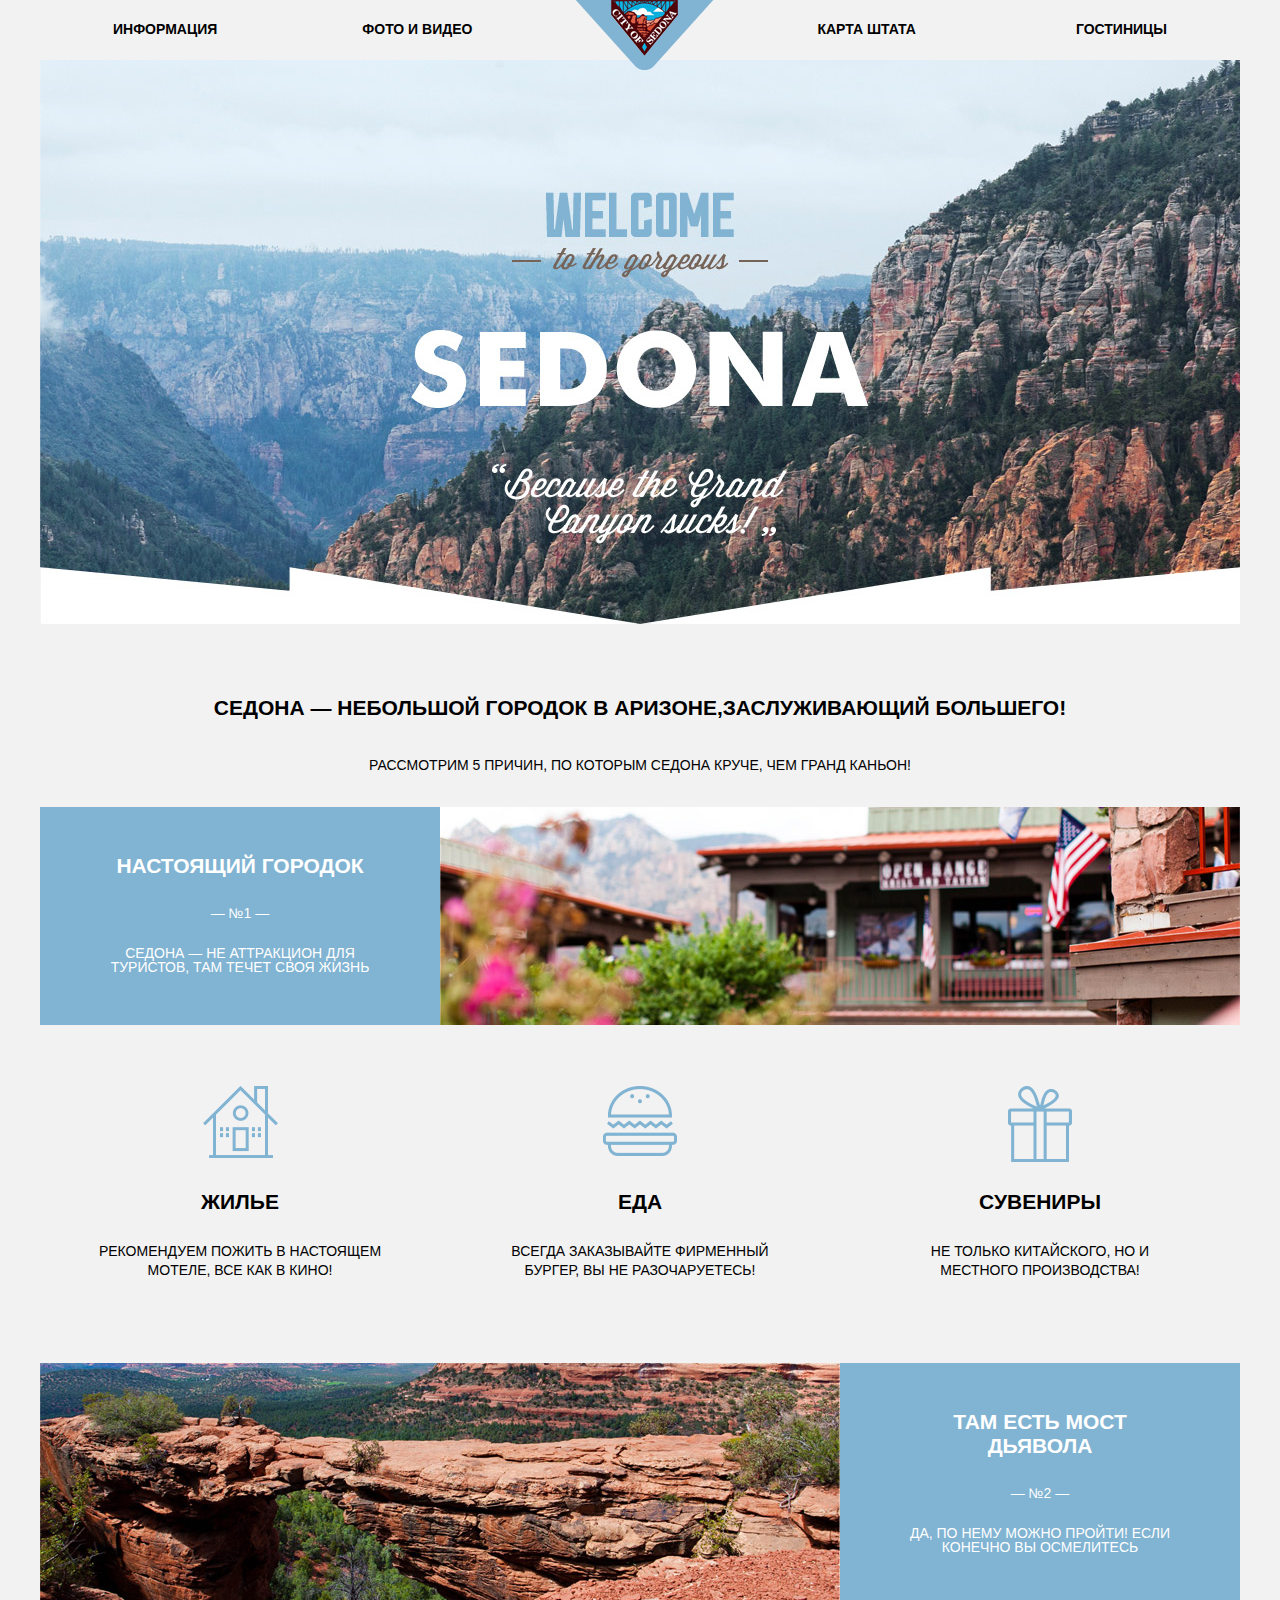
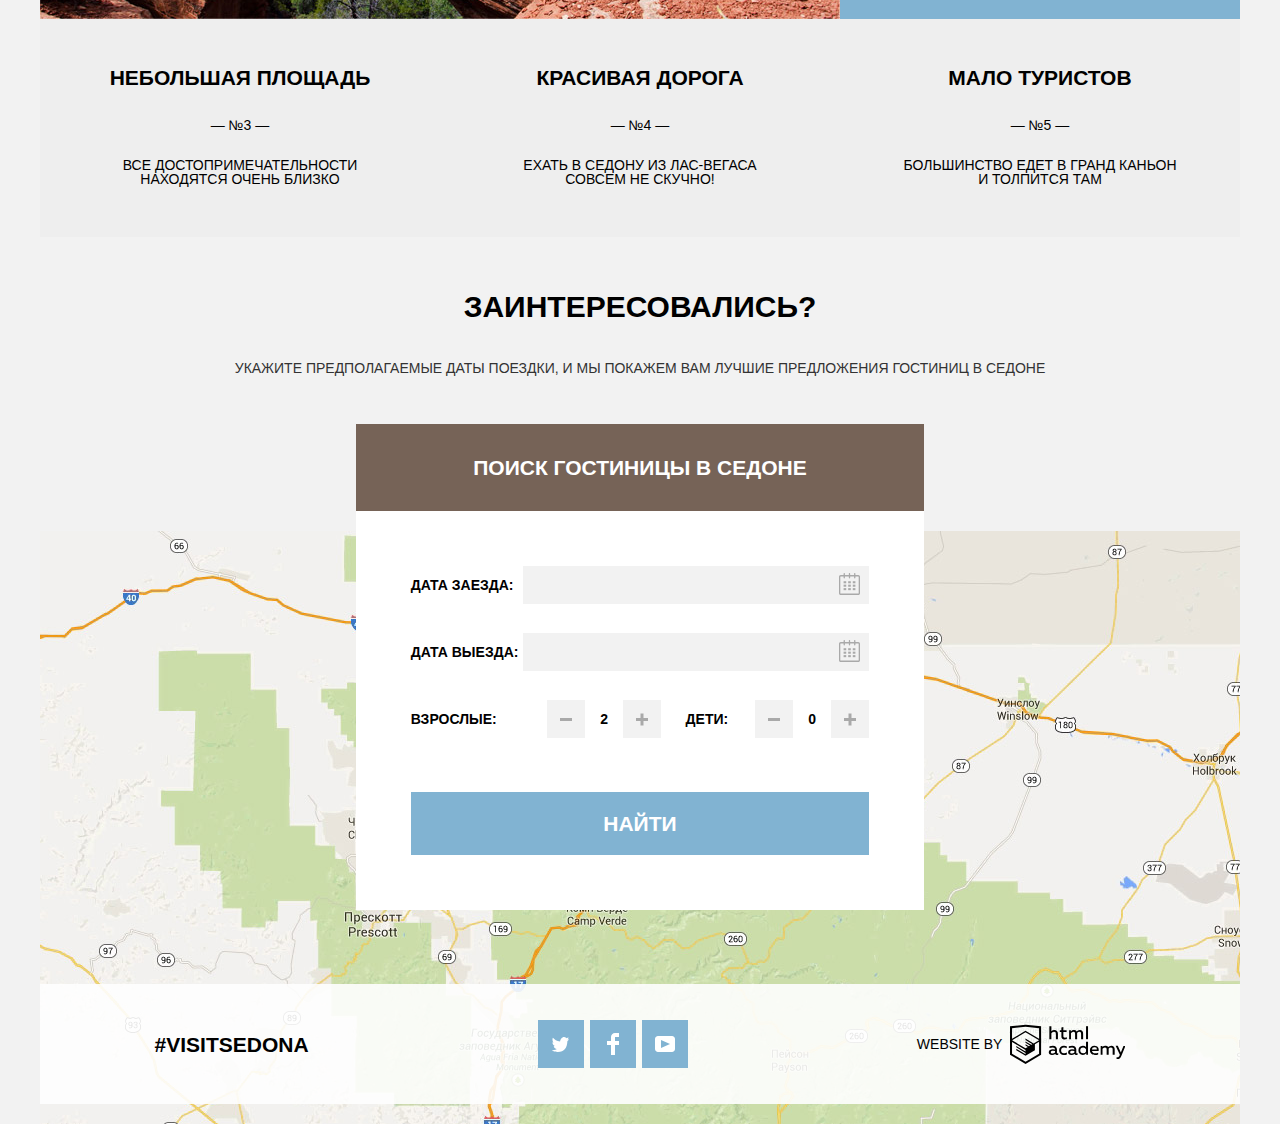
==== commit 5a18874f: "готов" ====
--- a/index.html
+++ b/index.html
@@ -1,153 +1,288 @@
 <!DOCTYPE html>
 <html lang="ru">
-  <head>
+
+<head>
     <meta charset="utf-8">
-    <title>HTML Academy: Седона</title>
-    <link href="https://fonts.googleapis.com/css?family=PT+Sans:400,700&display=swap&subset=cyrillic" rel="stylesheet">
-    <link href="css/normalize.css" rel="stylesheet">
-    <link href="css/style.css" rel="stylesheet">
-  </head>
-  <body>
-    <div class="container">
-      <header class="main-header">
-        <nav class="main-navigation">
-          <a class="main-header-logo">
-            <img src="img/svg-sedona/logo-sedona.svg" width="140" height="72" alt="Логотип города Седона">
-          </a>
-          <ul class="site-navigation">
-            <li><a href="#" class="site-navigation-link site-navigation-active-link">информация</a></li>
-            <li><a href="content.html" class="site-navigation-link" >фото и видео</a></li>
-            <li><a href="map.html" class="site-navigation-link">карта штата</a></li>
-            <li><a href="sedona-hotels.html" class="site-navigation-link">гостиницы</a></li>
-          </ul>
+    <title>Главная</title>
+    <link rel="stylesheet" href="css/normalize.css">
+    <link rel="stylesheet" type="text/css" href="css/styles.css" >
+ </head>
+
+<body class="index-body">
+   <header class="wrapper main-header">
+        <nav class="main-nav">
+            <ul class="site-nav site-nav--firsthalf">
+                <li><a href="#">Информация</a></li>
+                <li><a href="#">Фото и видео</a></li>
+            </ul>
+            <div class="nav-logo">
+              <a class="nav-logo__link" href="#"><img class="nav-logo__self" src="img/logo.png" alt="Логотип Седона" width="140" height="71"></a>
+            </div>
+            <ul class="site-nav site-nav--secondhalf">
+                <li><a href="#">Карта штата</a></li>
+                <li><a href="inner.html">Гостиницы</a></li>
+            </ul>
         </nav>
-      </header>
-      <main>
-        <section class="promo">
-          <h1 class="visually-hidden">sedona</h1>
-          <div class="banner-welcome">
-            <img src="img/welcome.png" alt="приглашение" width="459" height="593">
-          </div>
+    </header>
+    <main class="index-main">
+        <h1 class="visually-hidden">Описание города Седона</h1>
+        <div class="background-pic__container">
+            <img src="img/pic-back.jpg" alt="Приглошение" width="1200" height="564">
+        </div>
+        <section class="sedona-summary">
+            <div class="sedona-summary__intro-text">
+                <p class="bold-text">
+                    СЕДОНА — небольшой городок в АРИЗОНЕ,заслуживающий большего!
+                </p>
+                <p class="small-text">
+                    Рассмотрим 5 причин, по которым Седона круче, чем гранд каньон!
+                </p>
+            </div>
+            <div class="sedona-summary__pic-block">
+                <div class="sedona-feature">
+                    <h3 class="bold-text">Настоящий городок</h3>
+                    <span class="small-text">— №1 —</span>
+                    <p class="small-text">
+                        СЕДОНА — НЕ АТТРАКЦИОН ДЛЯ ТУРИСТОВ, ТАМ ТЕЧЕТ СВОЯ ЖИЗНЬ
+                    </p>
+                </div>
+                <div class="sedona-pic1"></div>
+            </div>
+            <ul class="utilities-list">
+                <li class="utilities-list__item">
+                    <h3 class="bold-text utilities-list__home">Жилье</h3>
+                    <p class="small-text">
+                        Рекомендуем пожить в настоящем мотеле, все как в кино!
+                    </p>
+                </li>
+                <li class="utilities-list__item">
+                    <h3 class="bold-text utilities-list__food">Еда</h3>
+                    <p class="small-text">
+                        Всегда заказывайте ФИРМЕННЫЙ БУРГЕР, Вы Не разочаруетесь!
+                    </p>
+                </li>
+                <li class="utilities-list__item">
+                    <h3 class="bold-text utilities-list__souvenir">Сувениры</h3>
+                    <p class="small-text">
+                        Не только китайского, но и местного производства!
+                    </p>
+                </li>
+            </ul>
+            <div class="sedona-summary__pic-block sedona-summary__pic-block--second">
+                <div class="sedona-feature sedona-feature--2">
+                    <h3 class="bold-text">
+                        ТАМ ЕСТЬ Мост дьявола
+                    </h3>
+                    <span class="small-text">— №2 —</span>
+                    <p class="small-text">
+                        Да, по нему можно пройти! Если конечно вы осмелитесь
+                    </p>
+                </div>
+                <div class="sedona-pic2"></div>
+            </div>
+            <ol class="features-list">
+                <li class="sedona-summary__feature sedona-feature sedona-feature--grey">
+                    <h3 class="bold-text">НЕБОЛЬШАЯ ПЛОЩАДЬ</h3>
+                    <span class="small-text">— №3 —</span>
+                    <p class="small-text">ВСЕ достопримечательности находятся очень близко</p>
+                </li>
+                <li class="sedona-summary__feature sedona-feature sedona-feature--grey">
+                    <h3 class="bold-text">КРАСИВАЯ ДОРОГА</h3>
+                    <span class="small-text">— №4 —</span>
+                    <p class="small-text">ЕХАТЬ В СЕДОНУ ИЗ ЛАС-ВЕГАСА совсем НЕ СКУЧНО!</p>
+                </li>
+                <li class="sedona-summary__feature sedona-feature sedona-feature--grey">
+                    <h3 class="bold-text">МАЛО ТУРИСТОВ</h3>
+                    <span class="small-text">— №5 —</span>
+                    <p class="small-text">Большинство едет в гранд каньон и толпится там</p>
+                </li>
+            </ol>
         </section>
-        <section class="features">
-          <h2 class="visually-hidden">Особенности Седоны</h2>
-          <div class="features-reason">
-            <p class="intro">седона &mdash; небольшой городок в аризоне, заслуживающий большего!</p>
-            <p class="intro-reason">Рассмотрим 5 причин, по которым седона круче, чем гранд каньон!</p>
-          </div>
-          <figure class="reason reason-media">
-            <figcaption>
-              <h3>настоящий городок</h3>
-              <p class="reason-media-number">&mdash; №1 &mdash;</p>
-              <p class="reason-media-description">седона &mdash; не аттракцион для туристов, там течёт своя жизнь</p>
-            </figcaption>
-            <img src="img/photo-sity.jpg" alt="фото города" width="800" height="256">
-          </figure>
-          <ul class="recommendation">
+        <section class="contacts">
+            <div class="contacts__container">
+                <p class="contacts__header extra-bold">ЗАИНТЕРЕСОВАЛИСЬ?</p>
+                <p class="small-text contacts__text">
+                    Укажите предполагаемые даты поездки,
+                    и мы покажем вам лучшие предложения гостиниц в седоне
+                </p>
+                <button class="contacts__modal-open" type="button">Поиск гостиницы в Седоне</button>
+            </div>
+            <div class="map-item"></div>
+        </section>
+    </main>
+    <footer class="main-footer">
+        <span class="bold-text hashtag">#VISITSEDONA</span>
+        <ul class="social-links">
             <li>
-              <h3>жильё</h3>
-              <p>рекомендуем пожить в настоящем мотеле, всё как в кино!</p>
+                <a class="social-links__link" href="#">
+                    <span class="visually-hidden">Twitter</span>
+                    <svg version="1.1" class="social-links__twitter-icon" xmlns="http://www.w3.org/2000/svg" xmlns:xlink="http://www.w3.org/1999/xlink" x="0px" y="0px" width="17px" height="15px" viewBox="0 0 17 15" enable-background="new 0 0 17 15" xml:space="preserve">
+                        <g id="W6EeEF_1_">
+                            <g>
+                                <path fill="#FFFFFF" d="M10.95,0.144c1.685-0.496,2.984,0.27,3.577,1.179c0.673-0.231,1.331-0.481,2.011-0.708
+                                c-0.004,0.861-0.522,1.513-0.857,1.768c0.685,0.17,1.304-0.491,1.304-0.491c-0.169,1-1.006,1.788-1.563,2.024
+                                c-0.231,6.75-3.175,11.217-10.077,11.082c-0.522,0,0.075,0-0.446,0c-0.41,0-4.164-0.46-4.898-1.887
+                                c2.271,0.196,3.893-0.422,4.693-1.177c-0.96-0.3-2.679-0.477-2.979-2.95C2.064,9.09,2.279,9.212,2.905,9.103
+                                C1.705,8.247,0.374,7.53,0.448,5.33c0.285,0.328,1.067,0.536,1.34,0.472c-0.703-0.241-1.97-3.36-0.894-4.952
+                                c1.818,1.854,3.735,3.606,7.152,3.773C8.254,2.33,9.183,0.793,10.95,0.144z" />
+                            </g>
+                        </g>
+                    </svg>
+                </a>
             </li>
             <li>
-              <h3>еда</h3>
-              <p>всегда заказывайте фирменный бургер, вы не разочаруетесь</p>
+                <a class="social-links__link" href="#">
+                    <span class="visually-hidden">Facebook</span>
+                    <svg version="1.1" class="social-links__facebook-icon" xmlns="http://www.w3.org/2000/svg" xmlns:xlink="http://www.w3.org/1999/xlink" x="0px" y="0px" width="12px" height="22px" viewBox="0 0 12 22" enable-background="new 0 0 12 22" xml:space="preserve"><path fill="#FFFFFF" d="M12,4V0H8C5.791,0,4,1.791,4,4v4H0v4h4v10h4V12h4V8H8V4H12z"/>
+                    </svg>
+                </a>
             </li>
             <li>
-              <h3>сувениры</h3>
-              <p>не только китайского, но и местного производства</p>
+                <a class="social-links__link" href="#">
+                    <span class="visually-hidden">Youtube</span>
+                    <svg version="1.1" class="social-links__youtube-icon" xmlns="http://www.w3.org/2000/svg" xmlns:xlink="http://www.w3.org/1999/xlink" x="0px" y="0px" width="20px" height="16px" viewBox="0 0 20 16" enable-background="new 0 0 20 16" xml:space="preserve">
+                    <path fill="#FFFFFF" d="M17,0H3C1.35,0,0,1.35,0,3v10c0,1.65,1.35,3,3,3h14c1.65,0,3-1.35,3-3V3C20,1.35,18.65,0,17,0z
+                         M6.027,11.998V4.002L15.014,8L6.027,11.998z"/>
+                    </svg>
+                </a>
             </li>
-          </ul>
-          <figure class="reason reason-media">
-            <img src="img/photo-canyon.jpg" alt="мост дьявола" width="800" height="256">
-            <figcaption>
-              <h3>там есть<br> мост дьявола</h3>
-              <p class="reason-media-number">&mdash; №2 &mdash;</p>
-              <p class="reason-media-description">да, по нему можно пройти! если конечно вы осмелитесь</p>
-            </figcaption>
-          </figure>
-          <ul class="reason reason-list">
-            <li>
-              <h3>небольшая площадь</h3>
-              <p class="reason-number">&mdash; №3 &mdash;</p>
-              <p class="interpretation">все достопримечательности находятся очень близко</p>
-            </li>
-            <li>
-              <h3>красивая дорога</h3>
-              <p class="reason-number">&mdash; №4 &mdash;</p>
-              <p class="interpretation">ехать в седону из лас-вегаса совсем не скучно!</p>
-            </li>
-            <li>
-              <h3>мало туристов</h3>
-              <p class="reason-number">&mdash; №5 &mdash;</p>
-              <p class="interpretation interpretation-last">большинство едет в гранд каньон и толпится там</p>
-            </li>
-          </ul>
-        </section>
-        <section class="search-hotel">
-          <h2 class="search-hotel-promo">заинтересовались?</h2>
-          <p class="search-hotel-guide">Укажите предполагаемые даты поездки,<br>
-            и мы покажем вам лучшие предложения гостиниц в седоне</p>
-          <button class="search-btn" type="submit">поиск гостиницы в седоне</button>
-          <div class="map-yandex">
-            <iframe src="https://yandex.ru/map-widget/v1/-/CGHUET-i" width="1200" height="595"></iframe>
-          </div>
-          <div class="modal-search-form">
-              <h2 class="visually-hidden">Форма поиска</h2>
-              <form class="search-form" action="https://echo.htmlacademy.ru" method="post">
-                <p class="wrapper">
-                  <label class="search-form-date" for="date-on">дата заезда:</label>
-                  <input class="search-form-date" id="date-on" type="text"  placeholder="24 апреля 2017">
-                  <button class="search-date-btn btn-on" type="button">
-                    <span class="visually-hidden">Календарь</span>
-                  </button>
-                </p>
-                <p class="wrapper">
-                  <label class="search-form-date" for="date-off">дата выезда:</label>
-                  <input class="search-form-date" id="date-off" type="text"  placeholder="4 июля 2017">
-                  <button class="search-date-btn btn-off" type="button">
-                    <span class="visually-hidden">Календарь</span>
-                  </button>
-                </p>
-                <div class="search-form-total-number">
-                  <p>
-                    <label class="search-form-count search-form-count-adults" for="search-form-adults">взрослые:</label>
-                    <input class="search-form-count-adults" id="search-form-adults" type="text"  placeholder="2">
-                    <button class="btn-count btn-down-adults" type="submit"></button>
-                    <button class="btn-count btn-up-adults" type="submit"></button>
-                  </p>
-                  <p>
-                    <label class="search-form-count search-form-count-children" for="search-form-children">дети:</label>
-                    <input class="search-form-count-children" id="search-form-children" type="text"  placeholder="0">
-                    <button class="btn-count btn-down-children" type="submit"></button>
-                    <button class="btn-count btn-up-children" type="submit"></button>
-                  </p>
-                </div>
-                <a class="search-form-link">найти</a>
-              </form>
-            </div>
-          </section>
-        </main>
-        <footer>
-          <div class="footer-wrapper">
-            <a class="hashtag" href="#" aria-label="седона в интернете">#visitsedona</a>
-            <ul class="social-list">
-                <li>
-                  <a href="#" class="social-icon social-twitter" aria-label="седона в твиттере"></a>
-                </li>
-                <li>
-                  <a href="#" class="social-icon social-fb" aria-label="седона в фейсбуке"></a>
-                </li>
-                <li>
-                  <a href="#" class="social-icon social-youtube" aria-label="седона на ютуб"></a>
-                </li>
-              </ul>
-              <div class="htmlacademy">
-                <span> website by</span>
-                <a class="htmlacademy-link" href="https://htmlacademy.ru/intensive/htmlcss"></a>
-              </div>
-            </div>
-        </footer>
-    </div>
-    <script type="text/javascript" src="js/modal.js"></script>
-  </body>
+        </ul>
+        <div class="academy-logo">
+            <a class="academy-logo__link" href="www.htmlacademy.ru">
+                <span class="academy-logo__text">WEBSITE BY</span>
+                <svg class="academy-logo__self" data-name="Layer 1" xmlns="http://www.w3.org/2000/svg" viewBox="0 0 113 39"><title>logo_name</title><path d="M401.93,351.51a2.07,2.07,0,0,0,.58-0.11v1.4a3.41,3.41,0,0,1-1.24.22,1.75,1.75,0,0,1-1.75-1,5.08,5.08,0,0,1-3.3,1.13c-1.59,0-3.06-.87-3.06-2.68,0-2.24,2.08-2.93,3.9-2.93a11.63,11.63,0,0,1,2.28.26v-0.31c0-1.09-.8-1.86-2.3-1.86a7.79,7.79,0,0,0-3.15.67v-1.79a10.72,10.72,0,0,1,3.35-.58c2.48,0,4,1.18,4,3.83v3.14A0.57,0.57,0,0,0,401.93,351.51Zm-6.76-1.19a1.42,1.42,0,0,0,1.64,1.29,3.56,3.56,0,0,0,2.53-1V349.1a10.21,10.21,0,0,0-1.9-.22C396.34,348.89,395.17,349.23,395.17,350.33Z" transform="translate(-355.09 -323.29)" fill="#fff"/><path d="M408.15,343.91a5.29,5.29,0,0,1,2.7.67v1.79a4.28,4.28,0,0,0-2.42-.73,2.89,2.89,0,1,0,0,5.76,5.26,5.26,0,0,0,2.55-.67v1.8a6.58,6.58,0,0,1-2.9.6,4.42,4.42,0,0,1-4.72-4.54A4.54,4.54,0,0,1,408.15,343.91Z" transform="translate(-355.09 -323.29)" fill="#fff"/><path d="M420.93,351.51a2.07,2.07,0,0,0,.58-0.11v1.4a3.41,3.41,0,0,1-1.24.22,1.75,1.75,0,0,1-1.75-1,5.08,5.08,0,0,1-3.3,1.13c-1.59,0-3.06-.87-3.06-2.68,0-2.24,2.08-2.93,3.9-2.93a11.63,11.63,0,0,1,2.28.26v-0.31c0-1.09-.8-1.86-2.3-1.86a7.79,7.79,0,0,0-3.15.67v-1.79a10.72,10.72,0,0,1,3.35-.58c2.48,0,4,1.18,4,3.83v3.14A0.57,0.57,0,0,0,420.93,351.51Zm-6.76-1.19a1.42,1.42,0,0,0,1.64,1.29,3.56,3.56,0,0,0,2.53-1V349.1a10.21,10.21,0,0,0-1.9-.22C415.33,348.89,414.17,349.23,414.17,350.33Z" transform="translate(-355.09 -323.29)" fill="#fff"/><path d="M431.76,340.14V352.9H430v-1.39a4.07,4.07,0,0,1-3.35,1.62,4.62,4.62,0,0,1,0-9.22,4,4,0,0,1,3.15,1.37v-5.14h2ZM427,345.62a2.9,2.9,0,0,0,0,5.8,3,3,0,0,0,2.79-1.84v-2.13A3.06,3.06,0,0,0,427,345.62Z" transform="translate(-355.09 -323.29)" fill="#fff"/><path d="M438.08,343.91c3.48,0,4.68,2.81,4.12,5.34h-6.58c0.22,1.57,1.75,2.22,3.35,2.22a6.41,6.41,0,0,0,2.77-.62v1.68a7.5,7.5,0,0,1-3.14.6c-2.68,0-5-1.53-5-4.61A4.39,4.39,0,0,1,438.08,343.91Zm0.09,1.62a2.39,2.39,0,0,0-2.57,2.26h4.85A2.06,2.06,0,0,0,438.17,345.53Z" transform="translate(-355.09 -323.29)" fill="#fff"/><path d="M444.19,352.9v-8.75h1.73v1.09a4,4,0,0,1,2.92-1.33,3,3,0,0,1,2.73,1.4,4.33,4.33,0,0,1,3.06-1.4,3.21,3.21,0,0,1,3.32,3.52v5.47h-2v-5.41a1.67,1.67,0,0,0-1.73-1.84,2.94,2.94,0,0,0-2.17,1.18c0,0.2,0,.4,0,0.6v5.47h-2v-5.41a1.67,1.67,0,0,0-1.73-1.84,3.11,3.11,0,0,0-2.32,1.35v5.91h-2Z" transform="translate(-355.09 -323.29)" fill="#fff"/><path d="M466.56,344.15h2l-4.1,9.93c-0.95,2.28-2.19,3-3.52,3a5,5,0,0,1-1.15-.15v-1.66a3,3,0,0,0,.89.13c0.95,0,1.66-.67,2.17-2l0.18-.44-4.16-8.82H461l3,6.6Z" transform="translate(-355.09 -323.29)" fill="#fff"/><path d="M395.75,324.82v5a4,4,0,0,1,2.83-1.2,3.41,3.41,0,0,1,3.61,3.57v5.41h-2v-5.16a1.9,1.9,0,0,0-2-2.1,3.08,3.08,0,0,0-2.44,1.46v5.8h-2V324.82h2Z" transform="translate(-355.09 -323.29)" fill="#fff"/><path d="M407.52,325.71v3.12h3.17v1.71h-3.17v4c0,1.15.53,1.53,1.66,1.53a4.71,4.71,0,0,0,1.77-.35v1.68a7.14,7.14,0,0,1-2.35.38,2.68,2.68,0,0,1-3-2.88v-4.38H404v-1.71h1.57v-2.64Z" transform="translate(-355.09 -323.29)" fill="#fff"/><path d="M413.19,337.58v-8.75h1.73v1.09a4,4,0,0,1,2.92-1.33,3,3,0,0,1,2.73,1.4,4.33,4.33,0,0,1,3.06-1.4,3.21,3.21,0,0,1,3.32,3.52v5.47h-2v-5.41a1.67,1.67,0,0,0-1.73-1.84,2.94,2.94,0,0,0-2.17,1.18c0,0.2,0,.4,0,0.6v5.47h-2v-5.41a1.67,1.67,0,0,0-1.73-1.84,3.11,3.11,0,0,0-2.32,1.35v5.91h-2Z" transform="translate(-355.09 -323.29)" fill="#fff"/><rect x="74.72" y="1.52" width="1.95" height="12.76" fill="#fff"/><path d="M370.53,323.31l-0.16,0-15.28,1.6v28L370.37,362l15.28-9.09v-28Zm13.12,28.45-13.28,7.9-13.28-7.9V340.28l13.22,7.87,0,1.43-9.07-5.4v1.38l9.11,5.47,0,1.46-9.1-5.42v1.38l9.11,5.47h0l9.19-5.5v-1.39h0v-4.52l4.1-2.45v11.67Zm0-13.16L380,340.74h0l-1.68,1-8-4.76v1.38l6.84,4.07-0.06,0-0.15.09-1,.57-5.64-3.36v1.38l4.45,2.65-1.05.7,0,0-3.36-2v1.38l2.21,1.3-2.25,1.35-13.16-7.82,13.17-7.92h0Zm0-1.39-13.35-7.87h0l-13.2,7.86v-10.5l13.28-1.39,13.28,1.39v10.51Z" transform="translate(-355.09 -323.29)" fill="#fff"/>
+                </svg>
+            </a>
+        </div>
+    </footer>
+    <section class="modal modal-map modal-show">
+        <h3 class="visually-hidden modal__header">ПОИСК ГОСТИНИЦЫ В седоне</h3>
+        <div class="modal__form-container">
+            <form class="modal__form" action="#" method="get">
+                <div class="modal__input-label-container">
+                    <label for="arrival-date" class="modal__label">Дата заезда:</label>
+                    <input type="text" class="modal__input" id="arrival-date" name="arrival-date" autocomplete="off">
+                    <svg version="1.1" class="modal__calendar-icon" x="0px" y="0px" width="21px" height="22px" viewBox="0 0 21 22" enable-background="new 0 0 21 22" xml:space="preserve">
+                        <g id="calendar_1_">
+                            <path d="M19.251,2.025h-2.845V0.648c0-0.381-0.294-0.689-0.656-0.689c-0.363,0-0.656,0.308-0.656,0.689v1.377h-3.938V0.648
+                                c0-0.381-0.294-0.689-0.655-0.689c-0.363,0-0.657,0.308-0.657,0.689v1.377H5.906V0.648c0-0.381-0.294-0.689-0.656-0.689
+                                c-0.363,0-0.657,0.308-0.657,0.689v1.377H1.75C0.784,2.025,0,2.847,0,3.862v16.302C0,21.179,0.784,22,1.75,22h17.501
+                                C20.217,22,21,21.179,21,20.164V3.862C21,2.847,20.217,2.025,19.251,2.025z M19.688,20.164c0,0.253-0.195,0.459-0.437,0.459H1.75
+                                c-0.241,0-0.438-0.206-0.438-0.459V3.862c0-0.253,0.196-0.459,0.438-0.459h2.844v1.378c0,0.381,0.294,0.689,0.657,0.689
+                                c0.362,0,0.656-0.308,0.656-0.689V3.403h3.938v1.378c0,0.381,0.294,0.689,0.657,0.689c0.361,0,0.655-0.308,0.655-0.689V3.403h3.938
+                                v1.378c0,0.381,0.293,0.689,0.656,0.689c0.362,0,0.656-0.308,0.656-0.689V3.403h2.845c0.241,0,0.437,0.206,0.437,0.459V20.164z"/>
+                            <rect x="4.594" y="8.225" width="2.625" height="2.066"/>
+                            <rect x="4.594" y="11.668" width="2.625" height="2.067"/>
+                            <rect x="4.594" y="15.112" width="2.625" height="2.066"/>
+                            <rect x="9.188" y="15.112" width="2.625" height="2.066"/>
+                            <rect x="9.188" y="11.668" width="2.625" height="2.067"/>
+                            <rect x="9.188" y="8.225" width="2.625" height="2.066"/>
+                            <rect x="13.781" y="15.112" width="2.625" height="2.066"/>
+                            <rect x="13.781" y="11.668" width="2.625" height="2.067"/>
+                            <rect x="13.781" y="8.225" width="2.625" height="2.066"/>
+                        </g>
+                    </svg>
+                </div>
+                <div class="modal__input-label-container">
+                    <label for="departure-date" class="modal__label">Дата выезда:</label>
+                    <input type="text" class="modal__input" id="departure-date" name="departure-date" autocomplete="off">
+                    <svg version="1.1" class="modal__calendar-icon" x="0px" y="0px" width="21px" height="22px" viewBox="0 0 21 22" enable-background="new 0 0 21 22" xml:space="preserve">
+                        <g id="calendar">
+                            <path d="M19.251,2.025h-2.845V0.648c0-0.381-0.294-0.689-0.656-0.689c-0.363,0-0.656,0.308-0.656,0.689v1.377h-3.938V0.648
+                                c0-0.381-0.294-0.689-0.655-0.689c-0.363,0-0.657,0.308-0.657,0.689v1.377H5.906V0.648c0-0.381-0.294-0.689-0.656-0.689
+                                c-0.363,0-0.657,0.308-0.657,0.689v1.377H1.75C0.784,2.025,0,2.847,0,3.862v16.302C0,21.179,0.784,22,1.75,22h17.501
+                                C20.217,22,21,21.179,21,20.164V3.862C21,2.847,20.217,2.025,19.251,2.025z M19.688,20.164c0,0.253-0.195,0.459-0.437,0.459H1.75
+                                c-0.241,0-0.438-0.206-0.438-0.459V3.862c0-0.253,0.196-0.459,0.438-0.459h2.844v1.378c0,0.381,0.294,0.689,0.657,0.689
+                                c0.362,0,0.656-0.308,0.656-0.689V3.403h3.938v1.378c0,0.381,0.294,0.689,0.657,0.689c0.361,0,0.655-0.308,0.655-0.689V3.403h3.938
+                                v1.378c0,0.381,0.293,0.689,0.656,0.689c0.362,0,0.656-0.308,0.656-0.689V3.403h2.845c0.241,0,0.437,0.206,0.437,0.459V20.164z"/>
+                            <rect x="4.594" y="8.225" width="2.625" height="2.066"/>
+                            <rect x="4.594" y="11.668" width="2.625" height="2.067"/>
+                            <rect x="4.594" y="15.112" width="2.625" height="2.066"/>
+                            <rect x="9.188" y="15.112" width="2.625" height="2.066"/>
+                            <rect x="9.188" y="11.668" width="2.625" height="2.067"/>
+                            <rect x="9.188" y="8.225" width="2.625" height="2.066"/>
+                            <rect x="13.781" y="15.112" width="2.625" height="2.066"/>
+                            <rect x="13.781" y="11.668" width="2.625" height="2.067"/>
+                            <rect x="13.781" y="8.225" width="2.625" height="2.066"/>
+                        </g>
+                    </svg>
+                </div>
+                <div class="modal__input-label-container">
+                    
+                        <span class="modal__label modal__label--adults">Взрослые:</span>
+                        <div class="modal__count-input-container">
+                            <button type="button" class="modal__count-btn modal__count-btn--decrease decrement-adults"></button>
+                            <input type="text" class="modal__count-adults" value="2" readonly><br>
+                            <button type="button" class="modal__count-btn modal__count-btn--increase increment-adults"></button>
+                        </div>
+                   
+                    <div class="modal__count-container">
+                        <span class="modal__label modal__label--children">Дети:</span>
+                        <div class="modal__count-input-container">
+                            <button type="button" class="modal__count-btn modal__count-btn--decrease decrement-children"></button>
+                            <input type="text" class="modal__count-children" value="0" readonly><br>
+                            <button type="button" class="modal__count-btn modal__count-btn--increase increment-children"></button>
+                        </div>
+                    </div>
+                </div>
+                <button type="submit" class="bold-text modal__submit-btn">Найти</button>
+            </form>
+        </div>
+    </section>
+
+    <script type="text/javascript">
+        var link = document.querySelector(".contacts__modal-open");
+
+        var popup = document.querySelector(".modal-map");
+        var close = popup.querySelector(".modal-close");
+
+        link.addEventListener("click", function(evt)
+        {
+            evt.preventDefault();
+            popup.classList.toggle("modal-show");
+            
+        });
+    </script>
+    <script>
+      var childrenCount = document.querySelector(".modal__count-children");
+      var adultsCount = document.querySelector(".modal__count-adults");
+
+      var childrenMinus = document.querySelector(".decrement-children");
+      var childrenPlus = document.querySelector(".increment-children");
+
+      var adultsMinus = document.querySelector(".decrement-adults");
+      var adultsPlus = document.querySelector(".increment-adults");
+
+      adultsPlus.addEventListener("click", function(evt)
+      {
+        evt.preventDefault();
+        adultsCount.value = +adultsCount.value + 1;
+      });
+
+      adultsMinus.addEventListener("click", function(evt)
+      {
+        evt.preventDefault();
+        if (adultsCount.value > 0) {
+          adultsCount.value = +adultsCount.value - 1;
+          }
+      });
+
+      childrenPlus.addEventListener("click", function(evt)
+      {
+        evt.preventDefault();
+        childrenCount.value = +childrenCount.value + 1;
+      });
+
+      childrenMinus.addEventListener("click", function(evt)
+      {
+        evt.preventDefault();
+        if (childrenCount.value > 0) {
+          childrenCount.value = +childrenCount.value - 1;
+          }
+      });
+
+
+    </script>
+</body>
+
 </html>
--- a/css/styles.css
+++ b/css/styles.css
@@ -0,0 +1,1344 @@
+:root {
+    box-sizing: border-box;
+}
+
+*,
+
+*::after {
+    box-sizing: inherit;
+}
+
+@font-face {
+    font-family: "PT Sans", sans-serif;
+    src: url("../fonts/ptsans.woff2") format("woff2"),
+        url("../fonts/ptsans.woff") format("woff");
+    font-style: normal;
+    font-weight: 400;
+}
+
+@font-face {
+    font-family: "PT Sans", sans-serif;
+    src: url("../fonts/ptsansbold.woff2") format("woff2"),
+        url("../fonts/ptsansbold.woff") format("woff");
+    font-style: normal;
+    font-weight: 700;
+}
+
+body {
+    width: 1200px;
+    background-position: top center;
+    background-color: #f2f2f2;
+    padding: 0;
+    margin: 0 auto;
+
+    font-family: "PT Sans", "Arial", sans-serif;
+    font-size: 14px;
+    font-weight: 400;
+}
+
+.visually-hidden {
+    position: absolute;
+    clip: rect(0 0 0 0);
+    width: 1px;
+    height: 1px;
+    margin: -1px;
+}
+
+.extra-bold {
+    line-height: 30px;
+    font-size: 30px;
+    font-weight: 700;
+}
+
+.bold-text {
+    line-height: 21px;
+    font-size: 21px;
+    font-weight: 700;
+    text-transform: uppercase;
+}
+
+.small-text {
+    line-height: 14px;
+    font-size: 14px;
+    font-weight: 400;
+}
+
+.wrapper {
+    padding-right: 73px;
+    padding-left: 73px;
+}
+
+/*классы хэдера*/
+
+.main-header {
+    display: flex;
+    flex-direction: column;
+
+    padding-top: 22px;
+    padding-bottom: 24px;
+
+    text-transform: uppercase;
+}
+
+.main-nav {
+    display: flex;
+    flex-direction: row;
+    justify-content: space-between;
+    line-height: 14px;
+}
+
+.site-nav {
+    display: flex;
+    flex-direction: row;
+    flex-grow: 0;
+
+    margin: 0;
+    padding: 0;
+
+    list-style: none;
+
+    font-size: 14px;
+    line-height: 14px;
+    font-weight: 700;
+}
+
+.site-nav a:not(.active-page):hover,
+.site-nav a:not(.active-page):focus {
+    color: #81b3d2;
+}
+
+.site-nav a:not(.active-page):active {
+    color: rgba(0, 0, 0, 0.3);
+}
+
+.site-nav a {
+    text-decoration: none;
+    color: #000000;
+}
+
+.site-nav .active-page {
+    color: #766357;
+}
+
+.site-nav--firsthalf li:first-of-type {
+    padding-right: 145px;
+}
+
+.site-nav--secondhalf li:last-of-type {
+    padding-left: 160px;
+}
+
+.nav-logo {
+  position: relative;
+}
+
+/*.nav-logo::before {
+    content: "";
+    position: absolute;
+    top: -22px;
+    left: -69px;
+
+    width: 138px;
+    height: 70px;
+
+    background-image: url("../img/logo.png");
+    background-repeat: no-repeat;
+}*/
+
+.nav-logo__self {
+    position: absolute;
+    top: -22px;
+    left: -69px;
+
+    width: 138px;
+    height: 70px;
+}
+
+
+/*классы страницы index*/
+
+.index-body {
+    position: relative;
+}
+
+.index-main {
+    text-transform: uppercase;
+    font-weight: 400;
+}
+
+.background-pic__container {
+    padding-bottom: 65px;
+}
+
+.background-pic {
+    width: 100%;
+    height: 100%;
+}
+
+.sedona-summary__intro-text {
+    margin: 0;
+    padding: 0;
+}
+
+.sedona-summary__intro-text .bold-text {
+    line-height: 31px;
+}
+
+.sedona-summary__intro-text p {
+    margin: 0;
+    margin-bottom: 35px;
+    text-align: center;
+}
+
+.sedona-summary__intro-text small {
+    display: block;
+
+    margin-bottom: 59px;
+    text-align: center;
+}
+
+.sedona-summary__pic-block {
+    display: flex;
+    flex-direction: row;
+    flex-wrap: wrap;
+
+    margin-bottom: 62px;
+}
+
+.sedona-summary__pic-block--second {
+    margin: 0;
+}
+
+.sedona-feature {
+    max-width: 400px;
+
+    padding: 47px 60px 51px;
+
+    text-align: center;
+
+    color: #ffffff;
+    background-color: #81b3d2;
+}
+
+.sedona-feature--2 {
+    order: 2;
+    padding-bottom: 65px;
+}
+
+.sedona-feature--grey {
+    color: #000000;
+    background-color: #eeeeee;
+}
+
+.sedona-feature h3 {
+    margin: 0;
+    margin-bottom: 27px;
+
+    line-height: 24px
+}
+
+.sedona-feature p {
+    margin: 0;
+    margin-top: 25px;
+}
+
+
+.sedona-pic1 {
+    width: 800px;
+
+    background-image: url("../img/pic1.jpg");
+    background-repeat: no-repeat;
+}
+
+.sedona-pic2 {
+    order: 1;
+
+    width: 800px;
+
+    background-image: url("../img/pic2.jpg");
+    background-repeat: no-repeat;
+}
+
+.utilities-list {
+    display: flex;
+
+    margin: 0;
+    padding: 0;
+    padding-bottom: 83px;
+
+    list-style: none;
+}
+
+.utilities-list__item {
+    max-width: 400px;
+
+    padding-top: 104px;
+    padding-right: 50px;
+    padding-left: 50px;
+
+    text-align: center;
+}
+
+.utilities-list__item h3 {
+    position: relative;
+
+    margin: 0;
+    margin-bottom: 30px;
+}
+
+.utilities-list__item p {
+    margin: 0;
+
+    line-height: 19px;
+}
+
+.utilities-list__home::before {
+    content: "";
+    position: absolute;
+    top: -105px;
+    left: 113px;
+
+    width: 75px;
+    height: 72px;
+
+    background-image: url("../img/icon-1.png");
+    background-repeat: no-repeat;
+}
+
+.utilities-list__food::before {
+    content: "";
+    position: absolute;
+    top: -105px;
+    left: 113px;
+
+    width: 74px;
+    height: 70px;
+
+    background-image: url("../img/icon-2.png");
+    background-repeat: no-repeat;
+}
+
+.utilities-list__souvenir::before {
+    content: "";
+    position: absolute;
+    top: -105px;
+    left: 118px;
+
+    width: 64px;
+    height: 76px;
+
+    background-image: url("../img/icon-3.png");
+    background-repeat: no-repeat;
+}
+
+.features-list {
+    margin: 0;
+    padding: 0;
+    display: flex;
+    list-style: none;
+}
+
+.contacts {
+    position: relative;
+
+    display: flex;
+    flex-direction: column;
+
+    padding-top: 55px;
+    margin-bottom: 473px;
+}
+
+.contacts__container {
+    text-align: center;
+}
+
+.contacts__header {
+    margin: 0;
+    margin-bottom: 36px;
+}
+
+.contacts__text {
+    margin: 0;
+    margin-bottom: 45px;
+
+    line-height: 21px;
+    color: #333333;
+}
+
+.contacts__modal-open {
+    padding: 33px 117.5px;
+
+    font-size: 21px;
+    line-height: 21px;
+    font-weight: 700;
+
+    color: #ffffff;
+
+    text-align: center;
+    text-transform: uppercase;
+
+    background-color: #766357;
+    border: none;
+
+}
+
+.contacts__modal-open:hover,
+.contacts__modal-open:focus {
+    background: #604e43;
+}
+
+.contacts__modal-open:active {
+    color: rgba(255, 255, 255, 0.3);
+    background: #503e33;
+}
+
+.map-item {
+    content: "";
+    position: absolute;
+
+    top: 294px;
+
+    width: 1200px;
+    height: 593px;
+
+    z-index: -10;
+
+    background-image: url("../img/map.jpg");
+    background-repeat: no-repeat;
+}
+
+/* начало классов страницы hotels*/
+
+.hotels-main {
+    text-transform: uppercase;
+}
+
+.filters {
+    display: flex;
+    flex-direction: row;
+
+    margin-bottom: 30px;
+
+    padding-top: 30px;
+    padding-bottom: 30px;
+
+    height: 217px;
+
+    color: #ffffff;
+    background-image: url("../img/filter-background.jpg");
+    background-repeat: no-repeat;
+    background-color: lightblue;
+}
+
+.filters form {
+    display: flex;
+    justify-content: space-between;
+    flex-grow: 1;
+}
+
+.filters fieldset {
+    display: flex;
+    border: none;
+}
+
+.filters legend {
+    margin-bottom: 27px;
+
+    font-size: 16px;
+    font-weight: 700;
+}
+
+.filters__utilities label,
+.filters__apartments label {
+    position: relative;
+
+    margin-bottom: 23px;
+
+    padding-top: 5px;
+    padding-bottom: 5px;
+    padding-left: 40px;
+
+    font-size: 14px;
+    line-height: 14px;
+
+    cursor: pointer;
+}
+
+.filters label:last-of-type {
+    margin: 0;
+}
+
+.filters input[type="checkbox"]:not(:disabled):not(:checked)+label::before {
+    content: "";
+    position: absolute;
+
+    left: 0;
+    top: 0;
+
+    width: 23px;
+    height: 23px;
+
+    background-image: url("../img/checkbox-off.svg");
+    background-repeat: no-repeat;
+}
+
+.filters input[type="checkbox"]:not(:disabled):checked+label::before {
+    content: "";
+    position: absolute;
+
+    left: 0;
+    top: 0;
+
+    width: 27px;
+    height: 23px;
+
+    background-image: url("../img/checkbox-on.svg");
+    background-repeat: no-repeat;
+}
+
+.filters input[type="checkbox"]:disabled:checked+label::before {
+    content: "";
+    position: absolute;
+
+    left: 0;
+    top: 0;
+
+    width: 27px;
+    height: 23px;
+
+    background-image: url("../img/checkbox-on-disabled.svg");
+    background-repeat: no-repeat;
+}
+
+.filters input[type="checkbox"]:disabled:not(checked)+label::before {
+    content: "";
+    position: absolute;
+
+    left: 0;
+    top: 0;
+
+    width: 27px;
+    height: 23px;
+
+    background-image: url("../img/checkbox-off-disabled.svg");
+    background-repeat: no-repeat;
+}
+
+
+
+.filters .filters__container {
+    display: flex;
+}
+
+.filters__slider {
+    margin: 0;
+    padding: 0;
+}
+
+.filters__utilities {
+    display: flex;
+    flex-direction: column;
+
+    margin: 0;
+    padding: 0;
+}
+
+.filters__apartments {
+    display: flex;
+    flex-direction: column;
+
+    margin-left: 112px;
+    padding: 0;
+}
+
+.filters__slider {
+    display: flex;
+    flex-direction: column;
+}
+
+.filters__submit-btn {
+    display: flex;
+
+    margin: 0 auto;
+    padding: 6px 35px;
+
+    border: 2px solid #ffffff;
+    border-radius: 2px;
+    background-color: transparent;
+
+    color: #fff;
+    font: inherit;
+    text-transform: uppercase;
+
+    cursor: pointer;
+}
+
+.filters__submit-btn:hover {
+    color: #000;
+    background: #fff;
+}
+
+.slider {
+    width: 318px;
+}
+
+.slider legend {
+    margin-bottom: 15px;
+}
+
+.slider__price-controls {
+    position: relative;
+
+    display: flex;
+    flex-direction: row;
+    align-items: center;
+
+    height: 36px;
+
+    margin-bottom: 20px;
+
+    border: 2px solid #ffffff;
+    border-radius: 2px;
+}
+
+.slider__price-controls::before {
+    content: "";
+    position: absolute;
+
+    top: 5px;
+    left: 156px;
+
+    width: 2px;
+    height: 22px;
+
+    background-color: #ffffff;
+}
+
+.slider input {
+    background: none;
+    border: none;
+
+    color: inherit;
+    font: inherit;
+}
+
+.slider input:focus {
+    outline: none;
+}
+
+.slider input::placeholder {
+    color: #ffffff;
+}
+
+.slider__min-price,
+.slider__max-price {
+    text-align: center;
+    cursor: pointer;
+}
+
+.slider__min-price {
+    margin: 0;
+    padding-top: 8px;
+    padding-bottom: 8px;
+    padding-left: 65px;
+}
+
+.slider__min-price input {
+    width: 69px;
+}
+
+.slider__max-price {
+    margin: 0;
+
+    padding-top: 8px;
+    padding-bottom: 8px;
+    padding-left: 53px;
+}
+
+.slider__max-price input {
+    width: 78px;
+}
+
+.slider__range-controls {
+    position: relative;
+
+    display: flex;
+
+    margin: 0;
+    padding: 0;
+
+}
+
+.slider__scale {
+    margin-bottom: 32px;
+
+    width: 100%;
+    height: 2px;
+
+    background-color: rgba(255, 255, 255, 0.3);
+}
+
+.slider__bar {
+    width: 80%;
+    height: 2px;
+
+    background-color: #ffffff;
+}
+
+.slider__toggle {
+    position: absolute;
+    top: -7px;
+
+    width: 8px;
+    height: 8px;
+
+    border: 8px solid #ffffff;
+    border-radius: 50%;
+    box-shadow: 0 2px 1px 0 rgba(0, 1, 1, 0.2);
+    cursor: pointer;
+}
+
+.slider__toggle::before {
+    content: "";
+    position: absolute;
+
+    left: -2px;
+    top: -2px;
+
+    width: 4px;
+    height: 4px;
+
+    border-radius: 50%;
+    background-color: #ababab;
+
+
+}
+
+.slider__toggle:hover.slider__toggle::before {
+    background: #1c4f80;
+}
+
+.slider__toggle--min {
+    left: 0;
+}
+
+.slider__toggle--max {
+    left: 80%;
+}
+
+.sorting {
+    position: relative;
+
+    display: flex;
+    flex-direction: row;
+    align-items: center;
+
+    padding-bottom: 36px;
+
+    border-bottom: 1px solid #e5e5e5;
+}
+
+.sorting h3 {
+    margin: 0;
+    margin-right: 38px;
+
+    font-size: 12px;
+    line-height: 12px;
+    font-weight: normal;
+}
+
+.sorting__result {
+    margin-right: 50px;
+
+    font-size: 21px;
+    font-weight: 700;
+}
+
+.sorting__options {
+    display: flex;
+    flex-direction: row;
+    align-items: center;
+
+    margin: 0;
+    padding: 0;
+
+    list-style: none;
+}
+
+.sorting__option {
+    font-size: 12px;
+    line-height: 12px;
+
+    color: rgba(0, 0, 0, 0.3);
+    text-decoration: none;
+    border-bottom: 1px dotted #81b3d2;
+}
+
+.sorting__option:hover,
+.sorting__option:focus {
+    color: #81b3d2;
+}
+
+.sorting__option:active {
+    color: #000000;
+}
+
+.sorting__option:not(:first-child) {
+    margin-left: 32px;
+}
+
+.sorting__option--active {
+    color: #81b3d2;
+    border: none;
+}
+
+.sorting__arrows {
+    display: flex;
+    flex-direction: row;
+    align-items: center;
+
+    margin-left: auto;
+
+}
+
+.sorting__arrow {
+    cursor: pointer;
+}
+
+.sorting__arrow:first-child {
+    margin-right: 11px;
+}
+
+.sorting__arrow:not(.sorting__arrow--active):hover polyline {
+    fill: #000;
+}
+
+.sorting__arrow:not(.sorting__arrow--active):active polyline {
+    fill: #81b3d2;
+}
+
+.sorting__arrow--active polyline {
+    fill: #83b4d3;
+}
+.hotels {
+    display: flex;
+    flex-direction: column;
+}
+
+.hotels-list {
+    margin: 0;
+    padding: 0;
+
+    list-style: none;
+}
+
+.hotels-list__item {
+    padding-top: 30px;
+    padding-bottom: 30px;
+}
+
+.hotel {
+    display: flex;
+    flex-direction: row;
+    justify-content: space-between;
+
+    border-bottom: 1px solid #e5e5e5;
+}
+
+.hotel__description {
+    display: flex;
+}
+
+.hotel__img-container {
+    display: flex;
+
+    margin-right: 30px;
+}
+
+.hotel__desc-container {
+    display: flex;
+    flex-direction: column;
+}
+
+.hotel__desc-container div {
+    display: flex;
+    flex-direction: row;
+    flex-wrap: wrap;
+}
+
+.hotel__name {
+    margin: 0;
+    margin-bottom: 18px;
+
+    line-height: 15px;
+}
+
+.hotel__name:hover,
+.hotel__name:focus {
+    color: #81b3d2;
+}
+
+.hotel__name:active {
+    color: rgba(0, 0, 0, 0.3);
+}
+
+.hotel__type-container {
+    margin-bottom: 17px;
+
+    display: flex;
+    flex-direction: row;
+    justify-content: space-between;
+
+    line-height: 12px;
+}
+
+.hotel__price {
+    margin-right: 91.7px;
+}
+
+.hotel-btn-about {
+    display: flex;
+
+    margin-right: 7px;
+    padding: 7.07px 17px;
+
+    color: #ffffff;
+
+    font-size: 14px;
+    line-height: 14px;
+    font-weight: 700;
+
+    text-align: center;
+    text-transform: uppercase;
+    text-decoration: none;
+    background-color: #81b3d2;
+}
+
+.hotel-btn-about:hover,
+.hotel-btn-about:focus {
+    background: #669ec0;
+}
+
+.hotel-btn-about:active {
+    background: #5496bd;
+    color: rgba(255, 255, 255, 0.3);
+}
+
+.hotel-btn-book {
+    display: flex;
+
+    padding: 7.07px 17px;
+
+    color: #ffffff;
+
+    font-size: 14px;
+    line-height: 14px;
+    font-weight: 700;
+
+    text-align: center;
+    text-transform: uppercase;
+    text-decoration: none;
+    background-color: #766357;
+}
+
+.hotel-btn-book:hover,
+.hotel-btn-book:focus {
+    background: #604e43;
+}
+
+.hotel-btn-book:active {
+    background: #503e33;
+    color: rgba(255, 255, 255, 0.3);
+}
+
+.hotel__rating-container {
+    display: flex;
+    flex-direction: column;
+    align-content: flex-start;
+}
+
+.hotel__stars-list {
+    display: flex;
+    justify-content: flex-end;
+
+    margin: 0;
+    padding: 0;
+    margin-bottom: 44.27px;
+
+    list-style: none;
+}
+
+.hotel__star {
+    position: relative;
+
+    margin: 0;
+    margin-right: 6px;
+    padding: 9px 9px;
+}
+
+.hotel__star:last-of-type {
+    margin-right: 0;
+}
+
+.hotel__star::before {
+    content: "";
+    position: absolute;
+
+    left: 0;
+    top: 0;
+
+    width: 18px;
+    height: 17px;
+
+    background-image: url("../img/star.png");
+    background-repeat: no-repeat;
+}
+
+.hotel__rating-score {
+    padding-top: 8px;
+    padding-bottom: 8px;
+    padding-right: 15px;
+    padding-left: 15px;
+
+    display: flex;
+
+    line-height: 12px;
+
+    color: #666666;
+    background-color: #f2f2f2;
+}
+
+/* начало классов футера */
+
+.main-footer {
+    position: relative;
+    display: flex;
+
+    justify-content: space-around;
+    align-items: center;
+    align-content: center;
+
+    padding-top: 36px;
+    padding-bottom: 36px;
+
+    z-index: 50;
+
+    background-color: rgba(254, 254, 254, 0.9);
+}
+
+.social-links {
+    display: flex;
+
+    margin: 0;
+    padding: 0;
+
+    list-style: none;
+}
+
+.social-links li {
+    margin-right: 6px;
+}
+
+.social-links li:last-child {
+    margin: 0;
+}
+
+.social-links__link {
+    display: flex;
+    justify-content: center;
+    align-items: center;
+
+    width: 46px;
+    height: 48px;
+
+    text-decoration: none;
+    background-color: #81b3d2;
+}
+
+.social-links:last-child {
+    margin: 0;
+}
+
+.social-links__link:hover {
+    background: #669ec0;
+}
+
+.social-links__link:active {
+    background: #5496bd;
+}
+
+.social-links__link:active .social-links__twitter-icon,
+.social-links__link:active .social-links__facebook-icon,
+.social-links__link:active .social-links__youtube-icon {
+    opacity: 0.3;
+}
+
+.academy-logo {
+    display: flex;
+}
+
+.academy-logo:hover .academy-logo__self path,
+.academy-logo:hover .academy-logo__self rect {
+    fill: #81b3d2;
+}
+
+.academy-logo:active .academy-logo__self path,
+.academy-logo:active .academy-logo__self rect {
+    fill: #bdbbbc;
+}
+
+.academy-logo__link {
+    display: flex;
+    flex-direction: row;
+    align-items: center;
+
+    text-decoration: none;
+
+    color: #000;
+}
+
+.academy-logo__text {
+    margin-right: 8px;
+}
+
+.academy-logo__self {
+    width: 115px;
+    height: 41px;
+}
+
+.academy-logo__self path,
+.academy-logo__self rect {
+    fill: #000;
+}
+
+
+
+/*модалка*/
+
+.modal {
+    position: absolute;
+    bottom: 194px;
+    left: 315.7px;
+
+    display: none;
+    flex-direction: column;
+
+    min-width: 568.5px;
+
+    padding: 55px;
+
+    font-size: 14px;
+    line-height: 14px;
+    font-weight: 700;
+
+    color: #000;
+
+    background: #fff;
+    text-transform: uppercase;
+}
+
+.modal-show {
+    display: flex;
+}
+
+.modal__form {
+    display: flex;
+    flex-direction: column;
+
+    bottom: 0;
+
+    padding: 0;
+    margin: 0;
+}
+
+
+.modal__input-label-container {
+    position: relative;
+
+    display: flex;
+    flex-direction: row;
+    justify-content: space-between;
+    align-items: center;
+
+    margin-bottom: 29px;
+}
+
+.modal__input-label-container:last-of-type {
+    margin-bottom: 54px;
+}
+
+.modal__label {
+    font-size: 14px;
+    line-height: 14px;
+    font-weight: 700;
+
+    color: #000;
+}
+
+.modal__label--adults {
+    margin-right: 26px;
+}
+
+.modal__label--children {
+    margin-right: 27px;
+}
+
+#arrival-date,
+#departure-date {
+    text-transform: uppercase;
+}
+
+.modal__input {
+    width: 346px;
+    height: 38px;
+
+    padding-left: 13px;
+
+    font-size: 14px;
+    line-height: 14px;
+    font-weight: 700;
+
+    color: #000;
+    background: #f2f2f2;
+    border: none;
+}
+
+.modal__input:hover {
+    background: #ebebeb;
+    outline: none;
+}
+
+.modal__input:focus {
+    background: #fff;
+    border: 2px solid #e5e5e5;
+    outline: none;
+}
+
+.modal__calendar-icon {
+    position: absolute;
+
+    top: 7px;
+    right: 9px;
+
+    fill: #a9a9a9;
+}
+
+.modal__input:hover + .modal__calendar-icon {
+    fill: #000;
+}
+
+.modal__input:active + .modal__calendar-icon {
+    fill: #81b3d2;
+}
+
+.modal__count-container {
+    display: flex;
+    flex-direction: row;
+    justify-content: space-between;
+    align-items: center;
+}
+
+.modal__count-input-container {
+    display: flex;
+    flex-direction: row;
+
+    width: 114px;
+    height: 38px;
+
+    background: #f2f2f2;
+}
+
+.modal__count-adults,
+.modal__count-children {
+    position: relative;
+    display: flex;
+    flex-grow: 1;
+
+    width: 38px;
+
+    font-size: 14px;
+    line-height: 14px;
+    font-weight: 700;
+
+    text-align: center;
+    vertical-align: middle;
+
+    border: none;
+}
+
+.modal__count-btn {
+    position: relative;
+
+    width: 38px;
+    height: 100%;
+
+    padding: 0;
+
+    background: transparent;
+    border: none;
+
+    cursor: pointer;
+}
+
+.modal__count-btn--decrease::before {
+    content: "";
+    position: absolute;
+
+    top: 18px;
+    left: 13px;
+
+    width: 12px;
+    height: 3px;
+
+    background-color: #a9a9a9;
+}
+
+.modal__count-btn--increase::before,
+.modal__count-btn--increase::after {
+    content: "";
+    position: absolute;
+
+    top: 18px;
+    left: 13px;
+
+    width: 12px;
+    height: 3px;
+
+    background-color: #a9a9a9;
+}
+
+.modal__count-btn--increase::after {
+    transform: rotate(90deg);
+}
+
+.modal__count-btn:hover.modal__count-btn--decrease::before,
+.modal__count-btn:hover.modal__count-btn--increase::before,
+.modal__count-btn:hover.modal__count-btn--increase::after {
+    background: #000;
+}
+
+.modal__count-btn:active.modal__count-btn--decrease::before,
+.modal__count-btn:active.modal__count-btn--increase::before,
+.modal__count-btn:active.modal__count-btn--increase::after {
+    background: #81b3d2;
+}
+
+.modal__submit-btn {
+    padding: 21px 0;
+
+    color: #fff;
+    background: #81b3d2;
+    border: none;
+}
+
+.modal__submit-btn:hover,
+.modal__submit-btn:focus {
+    background: #669ec0;
+
+    cursor: pointer;
+}
+
+.modal__submit-btn:active {
+    color: rgba(255,255,255,0.3);
+    background: #5496bd;
+}
